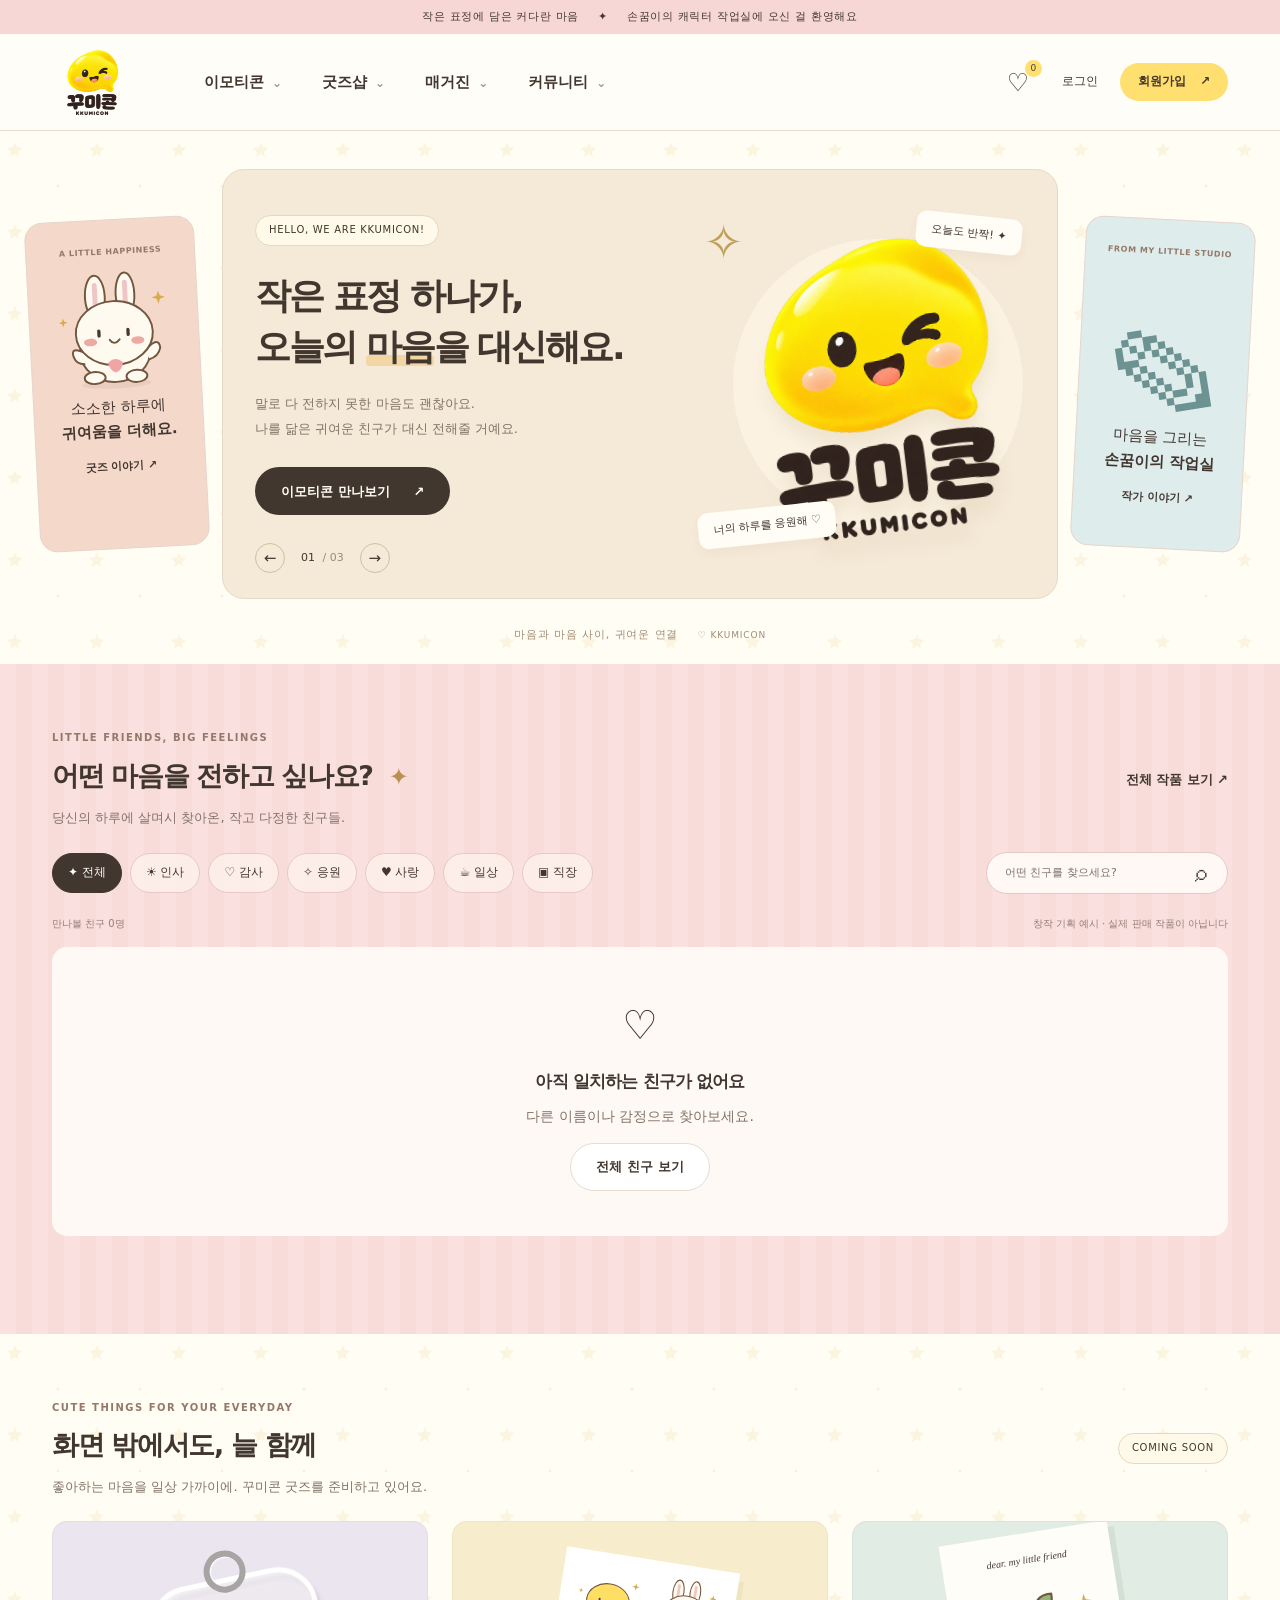
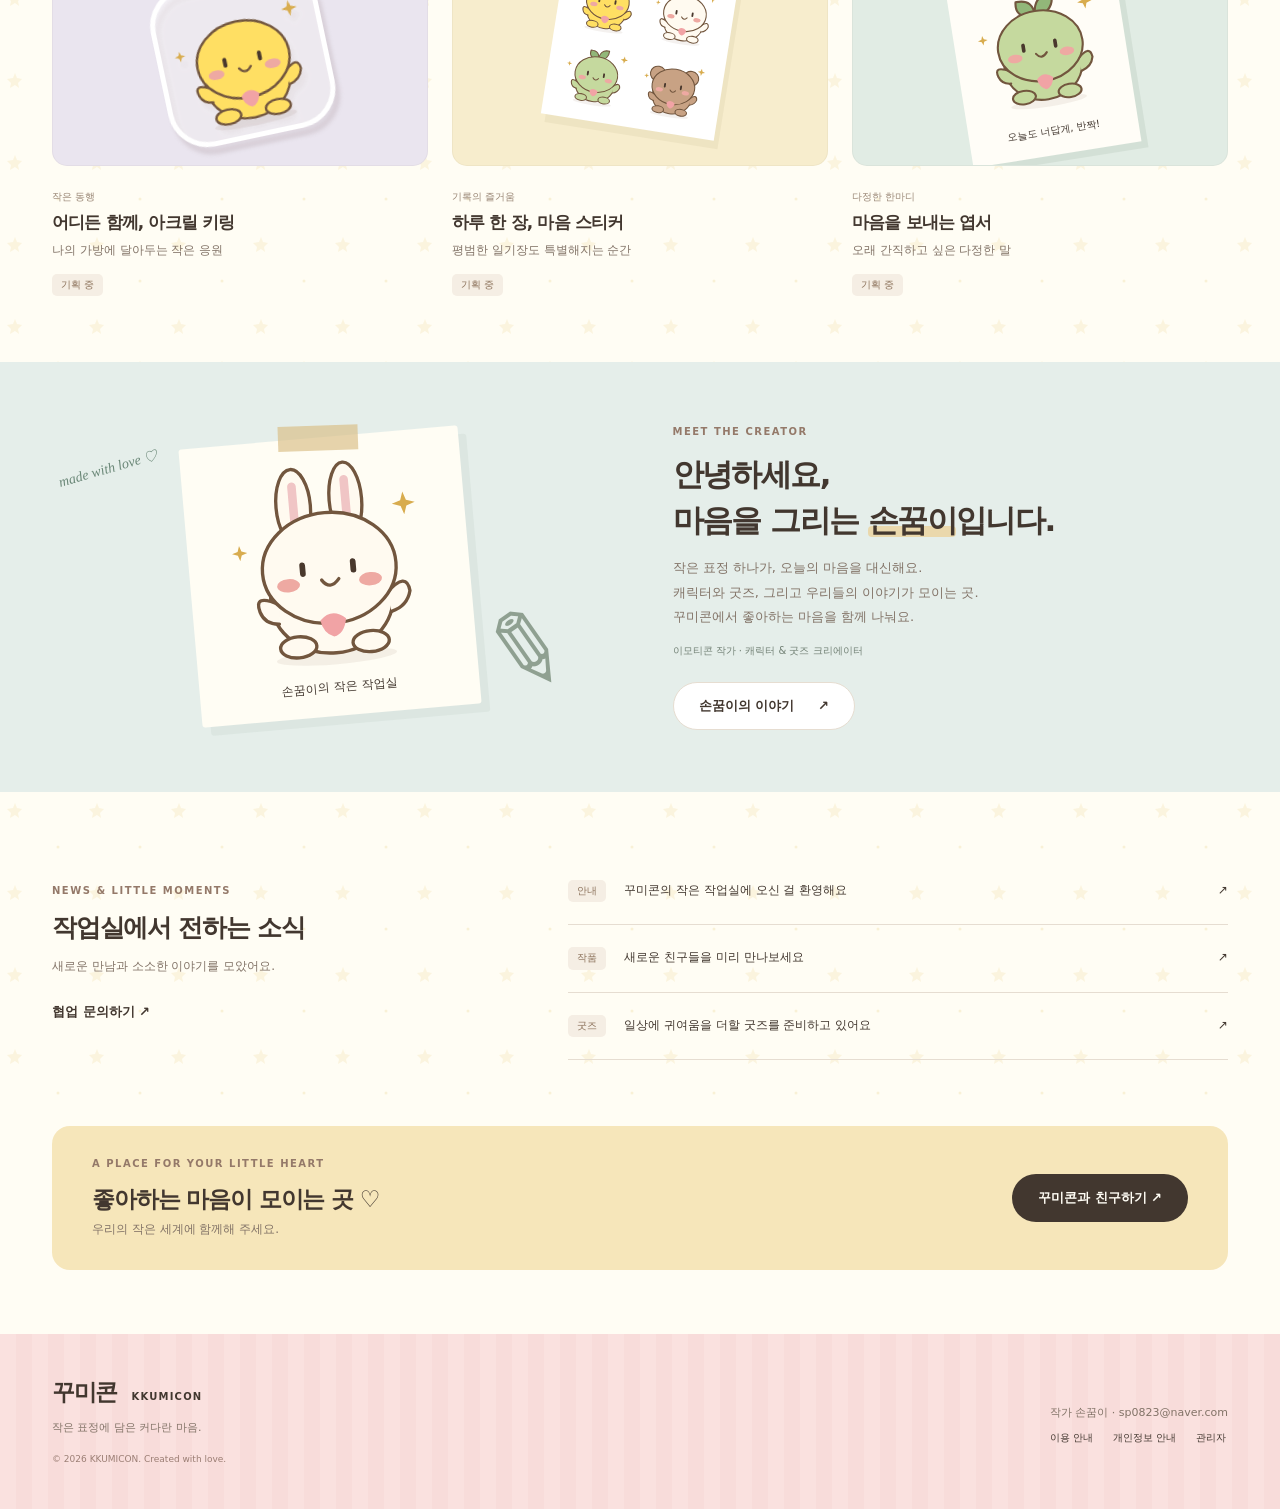
==== index.html @ 78202aee "Add files via upload" ====
<!doctype html>
<html lang="ko"><head><meta charset="UTF-8"><meta name="viewport" content="width=device-width, initial-scale=1"><meta name="description" content="작은 표정 하나가 오늘의 마음을 대신해요. 손꿈이의 따뜻한 캐릭터 작업실, 꾸미콘."><title>꾸미콘 KKUMICON · 마음을 그리는 작은 작업실</title><link rel="icon" type="image/png" href="images/꾸미콘로고2.png"><link rel="stylesheet" href="styles.css?v=2"><script defer src="data.js"></script><script defer src="auth.js?v=4"></script><script defer src="pages.js?v=2"></script><script defer src="app.js?v=4"></script><link rel="stylesheet" href="content-editor.css?v=1"><script defer src="content-model.js?v=1"></script><script defer src="content-editor.js?v=1"></script></head>
<body><a class="skip" href="#main">본문 바로가기</a>
<div class="announcement">작은 표정에 담은 커다란 마음 <span>✦</span> 손꿈이의 캐릭터 작업실에 오신 걸 환영해요</div>
<header class="site-header"><div class="header-inner"><a class="brand" href="index.html" aria-label="꾸미콘 홈"><img src="images/꾸미콘로고2.png" alt="꾸미콘 홈" width="80" height="80"></a><nav aria-label="주 메뉴" class="main-nav" id="main-nav"><details><summary>이모티콘</summary><div><a href="#collection">이모티콘 컬렉션</a><button data-info="world">캐릭터 세계관</button></div></details><details><summary>굿즈샵</summary><div><a href="#goods">캐릭터별 굿즈</a><button data-info="goods">전체 굿즈</button></div></details><details><summary>매거진</summary><div><a href="#artist">작가 인터뷰</a></div></details><details><summary>커뮤니티</summary><div><button data-info="lounge">팬 라운지</button><a href="#news">소식·이벤트</a></div></details></nav><div class="header-actions"><button class="icon-button" id="wishlist" aria-label="찜한 작품 보기">♡<span id="wish-count">0</span></button><a class="login-link" href="login.html">로그인</a><a class="button small yellow" href="login.html#signup">회원가입 <span>↗</span></a><button class="icon-button mobile-toggle" id="menu-toggle" aria-expanded="false" aria-controls="main-nav" aria-label="메뉴 열기">☰</button></div></div></header>
<main id="main"><section class="hero-section stars"><div class="hero-layout wrap"><aside class="hero-side peach"><span class="eyebrow">A LITTLE HAPPINESS</span><div id="side-character"></div><p>소소한 하루에<br><strong>귀여움을 더해요.</strong></p><a href="#goods" class="text-link">굿즈 이야기 ↗</a></aside><div class="hero-main"><div class="hero-copy"><span class="pill">HELLO, WE ARE KKUMICON!</span><h1 id="hero-title">작은 표정 하나가,<br>오늘의 <em>마음</em>을 대신해요.</h1><p id="hero-description">말로 다 전하지 못한 마음도 괜찮아요.<br>나를 닮은 귀여운 친구가 대신 전해줄 거예요.</p><a class="button ink" id="hero-link" href="#collection">이모티콘 만나보기 <span>↗</span></a><div class="hero-controls"><button id="hero-prev" aria-label="이전 배너">←</button><span id="hero-position">01 <i>/ 03</i></span><button id="hero-next" aria-label="다음 배너">→</button></div></div><div class="hero-art"><span class="floating-note note-one">오늘도 반짝! ✦</span><span class="decor-star">✧</span><img src="images/꾸미콘로고2.png" alt="윙크하며 웃는 노란 꾸미콘 마스코트" width="1280" height="1280"><span class="floating-note note-two">너의 하루를 응원해 ♡</span></div></div><aside class="hero-side sky"><span class="eyebrow">FROM MY LITTLE STUDIO</span><div class="drawing-icon">✎</div><p>마음을 그리는<br><strong>손꿈이의 작업실</strong></p><a href="#artist" class="text-link">작가 이야기 ↗</a></aside></div><div class="hero-caption">마음과 마음 사이, 귀여운 연결 <span>♡ KKUMICON</span></div></section>
<section class="collection-section stripe" id="collection"><div class="wrap"><div class="section-heading"><div><span class="eyebrow">LITTLE FRIENDS, BIG FEELINGS</span><h2>어떤 마음을 전하고 싶나요? <span class="tiny-star">✦</span></h2><p>당신의 하루에 살며시 찾아온, 작고 다정한 친구들.</p></div><button class="text-link" id="show-all">전체 작품 보기 ↗</button></div><div class="collection-toolbar"><div class="chips" id="emotion-filters" role="group" aria-label="감정별 작품 필터"></div><form class="search-form" id="search-form" role="search"><label class="sr-only" for="search">작품 검색</label><input id="search" type="search" placeholder="어떤 친구를 찾으세요?"><button aria-label="검색">⌕</button></form></div><div class="collection-meta"><span id="result-count" aria-live="polite"></span><span>창작 기획 예시 · 실제 판매 작품이 아닙니다</span></div><div class="art-grid" id="art-grid"></div><div class="center"><button class="button white" id="more-art">친구들 더 만나보기 <span>↓</span></button></div></div></section>
<section class="goods-section stars" id="goods"><div class="wrap"><div class="section-heading"><div><span class="eyebrow">CUTE THINGS FOR YOUR EVERYDAY</span><h2>화면 밖에서도, 늘 함께</h2><p>좋아하는 마음을 일상 가까이에. 꾸미콘 굿즈를 준비하고 있어요.</p></div><span class="pill">COMING SOON</span></div><div class="goods-grid"><button class="goods-card" data-info="goods"><div class="goods-art lilac"><div class="keyring"><span></span><div id="keyring-character"></div></div></div><span class="goods-type">작은 동행</span><h3>어디든 함께, 아크릴 키링</h3><p>나의 가방에 달아두는 작은 응원</p><span class="tag">기획 중</span></button><button class="goods-card" data-info="goods"><div class="goods-art butter"><div class="sticker-sheet" id="sticker-art"></div></div><span class="goods-type">기록의 즐거움</span><h3>하루 한 장, 마음 스티커</h3><p>평범한 일기장도 특별해지는 순간</p><span class="tag">기획 중</span></button><button class="goods-card" data-info="goods"><div class="goods-art mint"><div class="postcard"><span>dear. my little friend</span><div id="postcard-art"></div><small>오늘도 너답게, 반짝!</small></div></div><span class="goods-type">다정한 한마디</span><h3>마음을 보내는 엽서</h3><p>오래 간직하고 싶은 다정한 말</p><span class="tag">기획 중</span></button></div></div></section>
<section class="artist-section" id="artist"><div class="wrap artist-layout"><div class="artist-illustration"><span class="scribble">made with love ♡</span><div class="artist-paper"><div id="artist-character"></div><span>손꿈이의 작은 작업실</span></div><span class="artist-pencil">✎</span></div><div class="artist-copy"><span class="eyebrow">MEET THE CREATOR</span><h2>안녕하세요,<br>마음을 그리는 <em>손꿈이</em>입니다.</h2><p>작은 표정 하나가, 오늘의 마음을 대신해요.<br>캐릭터와 굿즈, 그리고 우리들의 이야기가 모이는 곳.<br>꾸미콘에서 좋아하는 마음을 함께 나눠요.</p><span class="artist-label">이모티콘 작가 · 캐릭터 & 굿즈 크리에이터</span><button class="button white" data-info="artist">손꿈이의 이야기 <span>↗</span></button></div></div></section>
<section class="news-section stars" id="news"><div class="wrap news-layout"><div><span class="eyebrow">NEWS & LITTLE MOMENTS</span><h2>작업실에서 전하는 소식</h2><p>새로운 만남과 소소한 이야기를 모았어요.</p><a class="text-link" href="mailto:sp0823@naver.com">협업 문의하기 ↗</a></div><div class="news-list"><button data-info="welcome"><span class="tag">안내</span><span>꾸미콘의 작은 작업실에 오신 걸 환영해요</span><b>↗</b></button><button data-info="preview"><span class="tag">작품</span><span>새로운 친구들을 미리 만나보세요</span><b>↗</b></button><button data-info="goods"><span class="tag">굿즈</span><span>일상에 귀여움을 더할 굿즈를 준비하고 있어요</span><b>↗</b></button></div></div></section>
<section class="community-banner wrap"><div><span class="eyebrow">A PLACE FOR YOUR LITTLE HEART</span><h2>좋아하는 마음이 모이는 곳 ♡</h2><p>우리의 작은 세계에 함께해 주세요.</p></div><a class="button ink" href="login.html#signup">꾸미콘과 친구하기 ↗</a></section></main>
<footer class="site-footer stripe"><div class="wrap footer-inner"><div><strong>꾸미콘 <span>KKUMICON</span></strong><p>작은 표정에 담은 커다란 마음.</p><small>© 2026 KKUMICON. Created with love.</small></div><div><p>작가 손꿈이 · <a href="mailto:sp0823@naver.com">sp0823@naver.com</a></p><div class="footer-links"><button data-info="terms">이용 안내</button><button data-info="privacy">개인정보 안내</button><a href="admin.html">관리자</a></div></div></div></footer>
<button id="back-top" class="back-top" aria-label="맨 위로" hidden>↑</button><div id="toast" class="toast" role="status" hidden></div><dialog id="detail-dialog"><button class="dialog-close" aria-label="닫기">×</button><div id="dialog-content"></div></dialog></body></html>
---- styles.css ----
@charset "UTF-8";
/* 원본 이미지의 가로세로 비율을 유지합니다. */
img{height:auto}
:root{--ink:#42372f;--muted:#827367;--cream:#fffdf4;--pink:#fae1df;--line:#e6ddd1;--yellow:#ffdf70;--blue:#316d7e;--white:#fff;--radius:18px}*{box-sizing:border-box}html{scroll-behavior:smooth;scroll-padding-top:30px}body{margin:0;background:var(--cream);color:var(--ink);font-family:"Pretendard","Noto Sans KR",system-ui,-apple-system,"Segoe UI",sans-serif;font-size:14px;line-height:1.65}button,input,select,textarea{font:inherit}button,a,input,textarea,select{-webkit-tap-highlight-color:transparent}button{color:inherit;cursor:pointer}button{border:0;background:none}a{color:inherit;text-decoration:none}button:disabled{cursor:not-allowed;opacity:.6}img,svg{max-width:100%;display:block}button:focus-visible,a:focus-visible,input:focus-visible,textarea:focus-visible,summary:focus-visible,select:focus-visible{outline:3px solid #397e92;outline-offset:4px}h1,h2,h3,p{margin-top:0}h1,h2,h3{line-height:1.4;letter-spacing:-.05em}h2{font-size:30px;margin-bottom:12px}h3{font-size:17px}p{color:var(--muted)}[hidden]{display:none!important}.wrap{max-width:1240px;margin:auto;padding-left:32px;padding-right:32px}.announcement{background:#f7d7d6;text-align:center;padding:8px 16px;font-size:11px;letter-spacing:.06em}.announcement span{margin:0 15px}.site-header{background:#fffdf8;border-bottom:1px solid var(--line)}.header-inner{max-width:1240px;margin:auto;height:96px;padding:0 32px;display:flex;align-items:center;gap:72px}.brand{width:80px;flex-shrink:0}.brand img{height:80px;object-fit:contain}.main-nav{display:flex;gap:40px;align-items:center;flex:1}.main-nav details{position:relative}.main-nav summary{cursor:pointer;font-size:15px;font-weight:650;list-style:none;padding:24px 0}.main-nav summary::-webkit-details-marker{display:none}.main-nav summary::after{content:'⌄';font-size:12px;margin-left:8px;color:#a29183}.main-nav details>div{position:absolute;top:65px;left:-20px;width:170px;z-index:10;background:white;border:1px solid var(--line);border-radius:12px;box-shadow:0 12px 30px #48322312;padding:10px}.main-nav details>div a,.main-nav details>div button{display:block;padding:10px;width:100%;text-align:left;border-radius:6px}.main-nav details>div a:hover,.main-nav details>div button:hover{background:var(--cream)}.header-actions{display:flex;align-items:center;gap:22px}.icon-button{min-width:44px;min-height:44px;font-size:25px;position:relative}.icon-button span{position:absolute;font-size:9px;top:0;right:-2px;background:var(--yellow);border-radius:50%;width:17px;height:17px;line-height:17px}.login-link{font-size:12px;white-space:nowrap}.mobile-toggle{display:none}.button{display:inline-flex;justify-content:center;align-items:center;gap:24px;min-height:48px;padding:12px 25px;border:1px solid transparent;border-radius:999px;font-weight:650;font-size:13px;transition:transform .2s,background .2s;white-space:nowrap}.button:hover{transform:translateY(-2px)}.button.small{min-height:38px;padding:7px 17px;gap:14px;font-size:12px}.yellow{background:var(--yellow)}.ink{background:var(--ink);color:#fffdf5}.white{background:white;border-color:var(--line)}.text-link{font-size:13px;font-weight:650;padding:12px 0;display:inline-block}.stars{background-color:var(--cream);background-image:url("data:image/svg+xml,%3Csvg xmlns='http://www.w3.org/2000/svg' width='82' height='82'%3E%3Cpath d='M15 11l2 5 5 1-4 4 1 5-4-3-5 3 1-5-4-4 6-1z' fill='%23e5c66d' opacity='.17'/%3E%3Ccircle cx='58' cy='55' r='1.5' fill='%23e5c66d' opacity='.22'/%3E%3C/svg%3E")}.stripe{background:repeating-linear-gradient(90deg,#fae1df 0,#fae1df 16px,#f8dcda 16px,#f8dcda 32px)}.hero-section{padding:38px 0 20px;overflow:hidden}.hero-layout{display:grid;grid-template-columns:170px minmax(0,1fr) 170px;gap:20px;align-items:center;max-width:1440px}.hero-main{background:#f5e9d7;min-height:410px;border:1px solid #e6dac7;border-radius:22px;display:flex;position:relative;overflow:hidden}.hero-copy{padding:45px 0 25px 32px;position:relative;z-index:1;flex:1;min-width:0}.pill{font-size:10px;letter-spacing:.07em;display:inline-block;background:#fff9ea;padding:6px 13px;border:1px solid #e6d8bc;border-radius:30px}.hero h1,h1{font-size:36px;font-weight:750;letter-spacing:-.065em;margin:24px 0 20px;line-height:1.42}em{font-style:normal;position:relative;z-index:0}em::after{content:'';position:absolute;background:#efc47180;height:11px;left:0;right:0;bottom:1px;z-index:-1;border-radius:4px}.hero-copy p{font-size:13px;line-height:1.9;margin-bottom:26px}.hero-controls{display:flex;align-items:center;gap:16px;margin-top:28px;font-size:11px}.hero-controls button{width:30px;height:30px;border:1px solid #cfbfa7;border-radius:50%;font-size:15px}.hero-controls i{font-style:normal;color:#9b8a74;margin-left:4px}.hero-art{width:43%;position:relative;display:flex;align-items:center;justify-content:center}.hero-art:before{content:'';position:absolute;width:290px;height:290px;border-radius:50%;background:#fff8e9a8}.hero-art img{width:100%;position:relative;transform:rotate(-7deg);filter:drop-shadow(0 15px 8px #a2885120)}.floating-note{position:absolute;background:#fffdf6;padding:9px 15px;border-radius:10px;font-size:11px;z-index:2;box-shadow:0 5px 10px #9779570d;white-space:nowrap}.note-one{top:45px;right:35px;transform:rotate(6deg)}.note-two{bottom:55px;left:0;transform:rotate(-6deg)}.decor-star{position:absolute;font-size:48px;top:33px;left:5px;color:#bd9f59}.hero-side{height:330px;border:1px solid #e5d6ca;border-radius:18px;padding:25px 18px;text-align:center;overflow:hidden}.peach{background:#f4d8ca;transform:rotate(-3deg)}.sky{background:#dfecec;transform:rotate(3deg)}.hero-side .eyebrow{font-size:8px;letter-spacing:.07em;white-space:nowrap}.hero-side svg{width:150px;margin:4px auto 0}.hero-side p{font-size:15px;color:var(--ink);line-height:1.65;margin-bottom:2px}.hero-side .text-link{font-size:11px}.drawing-icon{height:157px;padding-top:12px;font-family:serif;font-size:115px;color:#6c9291;transform:rotate(-12deg)}.hero-caption{text-align:center;margin-top:27px;color:#a08c74;font-size:11px;letter-spacing:.08em}.hero-caption span{margin-left:15px;font-size:9px}.collection-section,.goods-section,.news-section{padding:66px 0}.eyebrow{font-size:10px;font-weight:650;letter-spacing:.15em;color:#947969;display:block;margin-bottom:10px}.section-heading{display:flex;align-items:center;justify-content:space-between;gap:20px;margin-bottom:24px}.section-heading p{font-size:13px;margin-bottom:0}.section-heading h2{font-size:27px}.tiny-star{color:#b99050;margin-left:8px;font-size:24px}.collection-toolbar{display:flex;justify-content:space-between;gap:20px;align-items:center;margin-bottom:22px}.chips{display:flex;gap:8px;flex-wrap:wrap}.chip{border:1px solid #e7c9c5;background:#fff6f0a8;padding:9px 15px;border-radius:30px;min-height:40px;font-size:12px;white-space:nowrap}.chip.active{background:var(--ink);border-color:var(--ink);color:white}.search-form{display:flex;align-items:center;background:#fff8f4;border:1px solid #e7c9c5;border-radius:30px;padding:0 8px 0 16px}.search-form input{border:0;background:none;width:180px;font-size:11px;color:var(--ink);outline-offset:0}.search-form button{font-size:23px;width:36px;height:40px}.collection-meta{display:flex;justify-content:space-between;font-size:10px;margin-bottom:14px;color:#927e73;gap:12px}.art-grid{display:grid;grid-template-columns:repeat(4,minmax(0,1fr));gap:22px}.art-card{background:#fffdf8;padding:10px 10px 15px;border:1px solid #e8d6cc;border-radius:14px;min-width:0}.art-image{position:relative;border-radius:9px;overflow:hidden;padding:6px 10px 21px}.art-open{display:block;padding:0;width:100%;transition:transform .2s}.art-open:hover{transform:translateY(-2px)}.art-open svg{width:100%;height:200px}.sample-label{position:absolute;top:11px;left:11px;letter-spacing:.07em;font-size:8px;color:#856f5a}.wish-button{position:absolute;right:6px;top:5px;z-index:2;font-size:22px;width:38px;height:38px;color:#9d8171}.wish-button.saved{color:#b95c67}.art-caption{font-size:10px;text-align:center;display:block;color:#74614d;white-space:nowrap;overflow:hidden;text-overflow:ellipsis}.art-title{display:flex;align-items:center;justify-content:space-between;width:100%;padding:15px 4px 3px;text-align:left}.art-title h3{margin:0;font-size:15px;letter-spacing:-.035em}.art-title>span{font-size:15px;color:#9e8876}.creator-name{font-size:10px;margin:3px 4px 12px}.creator-name span{margin:0 4px}.tags{display:flex;gap:6px;margin:0 4px}.tags span{font-size:9px;color:#8b7662;background:#f5efe5;padding:3px 7px;border-radius:4px}.center{text-align:center;margin-top:32px}.goods-grid{display:grid;grid-template-columns:repeat(3,1fr);gap:24px}.goods-card{text-align:left;padding:0}.goods-art{height:245px;border-radius:15px;display:flex;align-items:center;justify-content:center;overflow:hidden;margin-bottom:18px;border:1px solid #4738290b}.lilac{background:#eae5ef}.butter{background:#f7edcd}.mint{background:#e1ece4}.goods-type{font-size:10px;color:#998675}.goods-card h3{margin:4px 0 6px;font-size:17px}.goods-card p{font-size:12px;margin-bottom:11px}.tag{display:inline-block;font-size:10px;padding:3px 9px;border-radius:5px;background:#f5eee4;color:#8c725b;white-space:nowrap}.keyring{width:170px;transform:rotate(-12deg)}.keyring>span{width:42px;height:42px;border:6px solid #a7a5a3;border-radius:50%;display:block;margin:0 auto -15px;position:relative;z-index:1;box-shadow:inset 1px 1px 2px white}.keyring svg{filter:drop-shadow(3px 8px 2px #6a4b4b29);background:#ffffff70;border:5px solid white;border-radius:40px}.sticker-sheet{background:white;box-shadow:5px 8px 0 #b9a77e24;display:grid;grid-template-columns:1fr 1fr;gap:4px;padding:12px;width:175px;transform:rotate(9deg)}.postcard{width:170px;text-align:center;background:#fffdf7;padding:14px 12px;transform:rotate(-9deg);box-shadow:6px 7px 0 #82988625}.postcard>span{font-family:Georgia,serif;font-style:italic;font-size:10px}.postcard svg{height:150px;width:100%}.postcard small{font-size:10px}.artist-section{background:#e5eeea;padding:55px 0}.artist-layout{display:grid;grid-template-columns:1fr 1fr;gap:65px;align-items:center}.artist-illustration{position:relative;padding:20px 50px;text-align:center}.artist-paper{background:#fffdf4;max-width:280px;padding:18px 22px;margin:auto;transform:rotate(-5deg);box-shadow:8px 9px 0 #a2b6a423;border-radius:3px}.artist-paper:before{content:'';position:absolute;width:80px;height:25px;background:#d9bd85a6;left:calc(50% - 40px);top:-12px;transform:rotate(3deg)}.artist-paper svg{height:220px;width:100%}.artist-paper>span{font-size:12px}.scribble{position:absolute;z-index:1;left:5px;top:40px;font-family:Georgia,serif;font-style:italic;transform:rotate(-16deg);color:#6a8777}.artist-pencil{position:absolute;right:40px;bottom:4px;font-size:100px;color:#8fa091;transform:rotate(10deg)}.artist-copy h2{font-size:31px;line-height:1.5}.artist-copy p{font-size:13px;line-height:1.9}.artist-label{display:block;font-size:10px;color:#728175;margin-bottom:22px}.news-layout{display:grid;grid-template-columns:1fr 1.4fr;gap:45px;align-items:center}.news-layout h2{font-size:25px}.news-layout p{font-size:12px}.news-list button{display:flex;align-items:center;width:100%;gap:18px;border-bottom:1px solid var(--line);text-align:left;padding:22px 0;font-size:12px}.news-list b{margin-left:auto;font-weight:400}.community-banner{background:#f6e6ba;border-radius:18px;padding:30px 40px;margin-top:0;margin-bottom:64px;display:flex;justify-content:space-between;align-items:center;max-width:1176px}.community-banner h2{font-size:23px;margin-bottom:5px}.community-banner p{font-size:12px;margin:0}.site-footer{padding:40px 0}.footer-inner{display:flex;justify-content:space-between;align-items:center;gap:24px}.footer-inner strong{font-size:23px;letter-spacing:-.06em}.footer-inner strong span{font-size:10px;letter-spacing:.12em;margin-left:8px}.footer-inner p{font-size:11px;margin:8px 0}.footer-inner small{font-size:9px;color:#9b7e74}.footer-links{display:flex;gap:20px;font-size:10px}.footer-links button{padding:0}.back-top{position:fixed;right:24px;bottom:24px;width:45px;height:45px;border:1px solid var(--line);border-radius:50%;background:white;z-index:5;box-shadow:0 3px 12px #59412a0c}.toast{position:fixed;bottom:28px;left:50%;transform:translateX(-50%);background:var(--ink);color:white;padding:13px 24px;border-radius:12px;z-index:30;max-width:calc(100% - 32px);width:max-content;font-size:13px}dialog{width:min(520px,calc(100% - 32px));border:1px solid var(--line);border-radius:24px;padding:34px;max-height:88vh;overflow:auto;background:var(--cream);color:var(--ink)}dialog::backdrop{background:#30272066;backdrop-filter:blur(4px)}dialog h2{font-size:25px}dialog p{line-height:1.9}.dialog-close{position:absolute;top:10px;right:10px;background:white;border-radius:50%;width:38px;height:38px;font-size:25px;z-index:2}.detail-art{border-radius:15px;margin-bottom:25px}.detail-art svg{height:230px;width:100%}.notice{padding:16px;border:1px solid #e4d5b6;border-radius:10px;background:#fff7df;font-size:12px;color:#816746;margin:18px 0}.empty-state{grid-column:1/-1;text-align:center;background:#fff9f5;border-radius:15px;padding:45px}.empty-state>span{font-size:40px}.empty-state h3{margin:12px}.muted{color:var(--muted)}.sr-only,.skip:not(:focus){position:absolute;width:1px;height:1px;overflow:hidden;clip:rect(0,0,0,0)}.skip:focus{position:fixed;top:8px;left:8px;background:white;padding:12px;z-index:100}
/* 로그인 · 회원가입 */
.auth-page{min-height:100vh}.simple-header{display:flex;align-items:center;justify-content:space-between;padding:15px 40px;border-bottom:1px solid var(--line);background:#fffdf8}.simple-header .brand{width:64px}.simple-header img{height:64px;width:64px}.simple-header a:last-child{font-size:12px}.auth-layout{max-width:1000px;min-height:calc(100vh - 160px);margin:auto;padding:55px 32px;display:grid;grid-template-columns:1fr 1fr;gap:80px;align-items:center}.auth-welcome{text-align:center}.auth-welcome h1{font-size:35px}.auth-welcome img{width:270px;margin:10px auto}.auth-welcome p{font-size:13px}.auth-card{padding:32px;background:#fffefa;border:1px solid var(--line);border-radius:22px;box-shadow:0 12px 40px #59412a05}.auth-card h2{font-size:25px;margin-top:18px}.auth-tabs{display:flex;border-bottom:1px solid var(--line);margin-bottom:25px}.auth-tabs a{flex:1;text-align:center;padding:12px;color:var(--muted)}.auth-tabs a.active{border-bottom:2px solid var(--ink);color:var(--ink);font-weight:700}.field{display:block;margin-bottom:17px;font-size:12px;font-weight:600}.field input,.field textarea,.field select{display:block;width:100%;margin-top:8px;padding:12px 13px;border:1px solid var(--line);border-radius:9px;background:white;color:var(--ink);font-size:14px;font-weight:400}.field textarea{min-height:100px;resize:vertical}.password-wrap{position:relative}.password-wrap input{padding-right:65px}.password-wrap button{position:absolute;right:6px;top:5px;height:37px;font-size:11px}.auth-card .full{width:100%}.auth-card .subtitle{font-size:12px;margin-bottom:25px}.auth-extras{display:flex;justify-content:space-between;margin:15px 0;font-size:11px}.auth-extras button{padding:0}.check{display:flex;gap:9px;align-items:flex-start;font-size:12px;margin:18px 0}.check input{margin-top:5px;accent-color:var(--ink)}.form-message{font-size:12px;margin:15px 0;white-space:pre-line}.form-message.error{color:#ac3244}.form-message.success{color:#386a48}.auth-foot{text-align:center;color:var(--muted);font-size:11px;margin-top:20px}.auth-foot a{text-decoration:underline}.auth-page>footer{text-align:center;padding:20px;font-size:10px;color:var(--muted)}.divider{border:0;border-top:1px solid var(--line);margin:24px 0}
/* 관리자 */
.admin-body{background:#f8f7f3}.admin-shell{display:grid;grid-template-columns:235px minmax(0,1fr);min-height:100vh}.admin-sidebar{background:#fffdf8;border-right:1px solid var(--line);padding:25px 20px;display:flex;flex-direction:column;gap:25px}.admin-logo{display:flex;align-items:center;gap:10px;font-size:18px;font-weight:700}.admin-logo img{width:55px;height:55px}.admin-logo small{display:block;font-size:9px;letter-spacing:.15em;color:#9b8976;font-weight:500}.admin-nav{display:flex;flex-direction:column;gap:7px}.admin-nav button{text-align:left;padding:13px 16px;border-radius:10px;font-size:13px;display:flex;gap:14px}.admin-nav button.active{background:#f7e8bb;font-weight:700}.admin-nav button:hover{background:#f5efdf}.sidebar-note{margin-top:auto;padding:14px;background:#f5efe5;border-radius:12px;font-size:11px;color:#8c7963}.admin-main{min-width:0}.admin-topbar{display:flex;align-items:center;justify-content:space-between;border-bottom:1px solid var(--line);background:#fffdf8;padding:20px 35px;font-size:12px;gap:12px}.admin-topbar>div{display:flex;align-items:center;gap:15px}.avatar{width:32px;height:32px;border-radius:50%;background:var(--yellow);display:inline-flex;justify-content:center;align-items:center;font-size:12px}.admin-content{padding:32px;max-width:1450px;margin:auto}.admin-heading{display:flex;align-items:center;justify-content:space-between;gap:15px;margin:20px 0 25px}.admin-heading h1{font-size:27px;margin:0 0 7px}.admin-heading p{font-size:12px;margin:0}.status-pill{font-size:10px;border-radius:20px;background:#eee8d8;color:#826e46;padding:6px 12px}.stats-grid{display:grid;grid-template-columns:repeat(4,1fr);gap:18px}.stat-card,.panel{background:#fffefa;border:1px solid var(--line);border-radius:15px;padding:23px}.stat-card>span{font-size:12px;color:var(--muted)}.stat-card strong{display:block;font-size:30px;line-height:1.4;margin:14px 0 8px;letter-spacing:-.04em}.stat-card small{font-size:10px;color:#998875}.stat-card:first-child{background:#fff6d9}.dashboard-grid{display:grid;grid-template-columns:1.5fr 1fr;gap:20px;margin-top:22px}.panel h2{font-size:17px;margin-bottom:20px}.panel-heading{display:flex;justify-content:space-between;align-items:center}.panel-heading span{font-size:10px;color:var(--muted)}.chart-row{display:flex;align-items:center;gap:14px;margin:20px 0;font-size:11px}.chart-row>span:first-child{width:32px}.chart-track{flex:1;height:15px;background:#f4f0e8;border-radius:5px;overflow:hidden}.chart-bar{height:100%;border-radius:5px;background:#d6bd96}.chart-row:nth-child(even) .chart-bar{background:#deb4b4}.chart-note{font-size:10px;color:var(--muted);border-top:1px solid var(--line);padding-top:14px}.system-row{padding:15px 0;border-bottom:1px solid #eee8df;display:flex;justify-content:space-between;align-items:center;font-size:12px;gap:10px}.system-row:last-child{border-bottom:0}.system-row span:last-child{font-size:10px;color:#8b785d}.admin-banner{background:#e8efe6;display:flex;align-items:center;justify-content:space-between;gap:20px;padding:25px;border-radius:15px;margin-top:22px}.admin-banner h3{margin-bottom:5px}.admin-banner p{font-size:11px;margin:0}.admin-table-wrap{overflow:auto;margin-top:20px}.admin-table{border-collapse:collapse;width:100%;text-align:left;font-size:12px;white-space:nowrap}.admin-table th{font-weight:500;font-size:11px;color:var(--muted);background:#f7f3eb;padding:13px 15px}.admin-table td{padding:12px 15px;border-bottom:1px solid #eee8df}.admin-table .mini-art{display:flex;align-items:center;gap:12px}.mini-art svg{width:45px;height:45px;border-radius:7px;background:#f6edd8}.table-button{border:1px solid var(--line);border-radius:6px;padding:6px 12px;font-size:11px;background:white}.table-actions{display:flex;gap:8px}.admin-toolbar{display:flex;justify-content:space-between;align-items:center;gap:16px;flex-wrap:wrap}.admin-toolbar input{border:1px solid var(--line);background:white;border-radius:8px;padding:10px 12px;width:230px;max-width:100%}.admin-empty{padding:50px 24px;text-align:center}.admin-empty .empty-icon{font-size:35px;display:block;color:#b39d7f;margin-bottom:20px}.admin-empty p{font-size:13px;max-width:450px;margin:0 auto 22px}.gate{max-width:600px;margin:70px auto;padding:35px;text-align:center;background:#fffdf8;border:1px solid var(--line);border-radius:20px}.gate img{width:100px;margin:0 auto 20px}.gate h1{font-size:28px}.gate .button{margin:6px}.gate p{font-size:13px}.edit-actions{display:flex;gap:12px;margin-top:20px}.admin-updated{font-size:10px;color:var(--muted);margin-top:20px}.account-card{text-align:center}.account-card img{width:120px;margin:auto}.account-card .button{margin-top:12px}
@media(min-width:1500px){.hero-layout{grid-template-columns:190px minmax(0,1fr) 190px}.hero-main{min-height:440px}.hero-copy{padding-left:40px}.hero-copy h1{font-size:39px}}
@media(max-width:1150px){.header-inner{gap:35px}.main-nav{gap:25px}.hero-layout{grid-template-columns:115px minmax(0,1fr) 115px;gap:14px;padding:0 20px}.hero-side{padding:22px 10px;height:300px}.hero-side .eyebrow{font-size:6px}.hero-side p{font-size:12px}.hero-side svg{height:135px}.hero-copy h1{font-size:29px}.hero-copy{padding-left:25px}.hero-art{width:40%}.hero-art:before{width:220px;height:220px}.hero-side .drawing-icon{font-size:90px;height:139px}.collection-toolbar{flex-wrap:wrap}.art-grid{gap:16px}.art-open svg{height:175px}.community-banner{margin-left:32px;margin-right:32px}.admin-shell{grid-template-columns:200px minmax(0,1fr)}.admin-content{padding:24px}.stats-grid{gap:12px}.stat-card{padding:18px}.stat-card strong{font-size:25px}.dashboard-grid{grid-template-columns:1fr 1fr}}
@media(max-width:900px){.hero-layout{grid-template-columns:1fr;max-width:800px;padding:0 32px}.hero-side{display:none}.hero-copy h1{font-size:36px}.hero-main{min-height:400px}.hero-copy{padding:35px}.hero-art{width:40%;padding-right:20px}.hero-art img{width:100%}.main-nav{gap:18px}.header-inner{gap:25px}.header-actions{gap:12px}.main-nav summary{font-size:13px}.art-grid{grid-template-columns:repeat(3,minmax(0,1fr))}.goods-art{height:210px}.artist-layout{gap:20px}.artist-illustration{padding:20px}.artist-copy h2{font-size:26px}.scribble{left:-5px;top:15px}.artist-pencil{right:0}.news-layout{gap:25px;grid-template-columns:1fr 1.3fr}.auth-layout{gap:30px}.auth-welcome h1{font-size:28px}.auth-card{padding:25px}.admin-shell{grid-template-columns:170px minmax(0,1fr)}.admin-sidebar{padding:20px 12px}.admin-logo{font-size:14px;gap:5px}.admin-logo img{width:45px}.stats-grid{grid-template-columns:repeat(2,1fr)}.dashboard-grid{grid-template-columns:1fr}.admin-topbar{padding:18px 24px}.admin-banner{flex-wrap:wrap}}
@media(max-width:767px){body{font-size:14px}.wrap{padding-left:20px;padding-right:20px}.announcement{font-size:9px;padding:8px}.announcement span{margin:0 6px}.header-inner{height:76px;padding:0 20px;gap:15px;justify-content:space-between;position:relative}.brand,.brand img{width:62px;height:62px}.header-actions{gap:12px}.header-actions .button.small{padding:7px 12px;font-size:11px}.mobile-toggle{display:block;font-size:19px;width:36px;min-width:36px}.main-nav{display:none;position:absolute;top:76px;left:0;right:0;background:#fffdf8;padding:18px 24px;z-index:10;border-bottom:1px solid var(--line);box-shadow:0 12px 15px #45352110}.main-nav.open{display:block}.main-nav details{border-bottom:1px solid var(--line)}.main-nav summary{padding:14px 0}.main-nav details>div{position:static;box-shadow:none;width:100%;background:#f8f1e7;border:0;margin-bottom:10px}.hero-section{padding-top:20px}.hero-layout{padding:0 16px}.hero-main{min-height:480px;display:block}.hero-copy{padding:28px 24px 18px}.hero-copy h1{font-size:29px;margin:18px 0 14px;max-width:100%}.hero-copy p{font-size:12px;margin-bottom:20px}.hero-copy .button{font-size:12px;min-height:44px;padding:10px 19px}.hero-art{position:absolute;width:185px;right:2px;bottom:0;padding:0}.hero-art:before{width:180px;height:180px}.hero-art img{width:180px}.note-one{top:-8px;right:3px;font-size:8px;padding:7px 10px}.note-two{display:none}.decor-star{font-size:30px;top:5px;left:0}.hero-controls{margin-top:46px;gap:12px}.hero-caption{font-size:9px;margin-top:20px}.hero-caption span{font-size:8px;margin-left:7px}.section-heading{align-items:flex-start;margin-bottom:20px;gap:12px}.section-heading h2{font-size:22px;max-width:250px}.section-heading p{font-size:12px}.section-heading>.text-link{font-size:10px;white-space:nowrap;padding-top:32px}.tiny-star{display:none}.collection-section,.goods-section,.news-section{padding:42px 0}.collection-toolbar{gap:16px;margin-bottom:16px;display:block}.chips{flex-wrap:nowrap;overflow:auto;padding-bottom:10px;margin-bottom:10px}.chip{font-size:11px;padding:8px 13px}.search-form{width:100%;justify-content:space-between}.search-form input{flex:1;min-width:0;font-size:12px;min-height:40px}.collection-meta{font-size:9px;align-items:center}.collection-meta>span:last-child{max-width:190px;text-align:right}.art-grid{grid-template-columns:repeat(2,minmax(0,1fr));gap:12px}.art-card{padding:7px 7px 12px;border-radius:12px}.art-image{padding:8px 5px 13px}.art-open svg{height:auto;aspect-ratio:1/1}.sample-label{font-size:6px;top:9px;left:8px}.wish-button{width:32px;height:32px;font-size:20px;right:2px;top:1px}.art-caption{font-size:8px}.art-title{padding-top:12px}.art-title h3{font-size:13px}.creator-name{font-size:9px;margin-bottom:9px}.tags{gap:3px}.tags span{font-size:8px;padding:3px 5px}.goods-grid{grid-template-columns:1fr;gap:28px}.goods-art{height:270px}.goods-card h3{font-size:17px}.goods-section .section-heading{display:block}.goods-section .section-heading h2{max-width:100%}.goods-section .pill{margin-top:16px}.artist-layout{grid-template-columns:1fr;gap:32px}.artist-section{padding:35px 0}.artist-illustration{max-width:350px;margin:auto;width:100%;padding:20px 35px}.artist-paper svg{height:180px}.artist-copy{padding:0 10px;text-align:center}.artist-copy h2{font-size:27px}.news-layout{grid-template-columns:1fr;gap:12px}.news-list button{font-size:11px;gap:10px;padding:19px 0}.news-list button span:nth-child(2){flex:1}.news-layout h2{font-size:23px}.community-banner{margin:0 20px 40px;padding:25px;display:block}.community-banner h2{font-size:21px}.community-banner .button{margin-top:20px}.footer-inner{flex-direction:column;align-items:flex-start;gap:20px}.site-footer{padding:30px 0}.back-top{right:14px;bottom:15px}.auth-layout{grid-template-columns:1fr;padding:28px 20px;gap:0;max-width:480px}.auth-welcome{display:none}.simple-header{padding:12px 22px}.auth-card{padding:25px 22px}.auth-card h2{font-size:24px}.admin-shell{display:block}.admin-sidebar{padding:10px 16px;border-bottom:1px solid var(--line);gap:12px}.admin-logo img{width:40px;height:40px}.admin-logo small{display:inline;margin-left:8px}.admin-nav{flex-direction:row;overflow:auto;gap:4px}.admin-nav button{flex-shrink:0;gap:5px;padding:9px 11px;font-size:11px}.sidebar-note{display:none}.admin-topbar{padding:12px 18px;font-size:10px;flex-wrap:wrap}.admin-topbar>div{gap:8px}.admin-content{padding:18px}.admin-heading{margin:15px 0 22px;align-items:flex-start}.admin-heading h1{font-size:23px}.admin-heading .button{padding:8px 12px;min-height:38px;font-size:10px;gap:7px}.stat-card{padding:16px}.stat-card strong{font-size:24px}.panel{padding:18px}.admin-banner{padding:20px}.gate{margin:30px 20px;padding:25px 20px}.admin-logo{font-size:16px}.admin-empty{padding:35px 10px}}
@media(prefers-reduced-motion:reduce){html{scroll-behavior:auto}*,*:before,*:after{transition:none!important;animation:none!important}}
---- content-editor.css ----
.story-page{max-width:1050px;margin:40px auto 80px;padding:0 24px;overflow-wrap:anywhere}.story-hero{display:grid;grid-template-columns:minmax(0,1fr) minmax(0,1fr);gap:40px;align-items:center}.story-picture{background:#fff1bd;border-radius:26px;overflow:hidden;aspect-ratio:1/1;display:grid;place-items:center}.story-picture img,.story-picture svg{width:100%;height:100%;object-fit:contain}.story-copy h1{font-size:clamp(26px,4vw,44px);line-height:1.4;white-space:pre-line}.story-copy p,.story-body{white-space:pre-wrap;line-height:1.9}.story-body{background:#fffdf8;border:1px solid #eadfce;border-radius:22px;padding:32px;margin-top:32px;min-height:140px}.story-footer{text-align:center;padding:30px;font-size:12px}.story-related{display:flex;flex-wrap:wrap;gap:12px;margin-top:25px}.cms-bar{position:sticky;top:0;z-index:50;background:#fff4c5;border-bottom:1px solid #d4ba72;padding:10px 20px;display:flex;gap:10px;align-items:center;flex-wrap:wrap;font-size:12px}.cms-bar select{max-width:100%;padding:9px;border:1px solid #dccbaf;border-radius:9px;background:white}.cms-bar button,.cms-edit{padding:9px 14px;background:#ffe177;border:1px solid #d9bd69;border-radius:10px;cursor:pointer}.cms-edit{margin:10px 0;font-size:12px}.cms-dialog{width:min(760px,calc(100% - 24px));max-height:90dvh;overflow:auto;padding:28px;border-radius:22px;border:1px solid #dfcfb8;background:#fffdf7}.cms-dialog::backdrop{background:#31271e80}.cms-dialog h2{margin-top:0}.cms-editor-grid{display:grid;grid-template-columns:220px minmax(0,1fr);gap:22px}.cms-editor-preview{width:100%;aspect-ratio:1;object-fit:contain;background:#f2eadf;border-radius:16px}.cms-dialog label{display:block;margin:12px 0;font-size:13px}.cms-dialog input:not([type=file]),.cms-dialog textarea,.cms-dialog select{display:block;width:100%;box-sizing:border-box;border:1px solid #d9ccba;border-radius:9px;padding:10px;margin-top:6px;background:white;color:#403326}.cms-dialog textarea{resize:vertical;min-height:85px}.cms-dialog input[type=file]{max-width:100%;font-size:12px}.cms-actions{display:flex;justify-content:flex-end;gap:10px;position:sticky;bottom:-28px;background:#fffdf7;padding:15px 0}.cms-status{white-space:pre-wrap;overflow-wrap:anywhere;font-size:13px}.cms-image{width:100%;height:100%;object-fit:contain;display:block}.art-open:has(.cms-image){width:100%;aspect-ratio:1}.goods-art:has(>.cms-image){padding:0}.artist-paper:has(.cms-image){aspect-ratio:1}.hero-art img{object-fit:contain}.hero-copy h1,.hero-copy p,.goods-card h3,.goods-card p,.artist-copy h2,.artist-copy p,.news-list button,.section-heading h2{overflow-wrap:anywhere}.hero-main:has(.cms-custom){min-height:560px}.hero-copy:has(.cms-custom){min-width:0}.hero-copy .cms-custom{white-space:pre-line}.story-error{padding:20px;background:#fff4df;border-radius:12px}.cms-message{font-size:12px;padding:10px;color:#76532d}.cms-detail-button{display:block;margin-top:12px}.news-list button>span:nth-child(2){min-width:0}.story-page img{max-width:100%}@media(max-width:767px){.story-hero,.cms-editor-grid{grid-template-columns:1fr}.story-page{margin-top:20px;padding:0 18px}.story-body{padding:22px}.cms-editor-preview{max-height:170px}.cms-dialog{padding:20px}.cms-bar{position:relative;padding:10px}.hero-main:has(.cms-custom){display:flex;flex-direction:column}.hero-main:has(.cms-custom) .hero-art{position:relative;align-self:center;right:auto;bottom:auto}.hero-main:has(.cms-custom) .hero-controls{margin-top:20px}.cms-actions{bottom:-20px}.story-hero{gap:20px}}
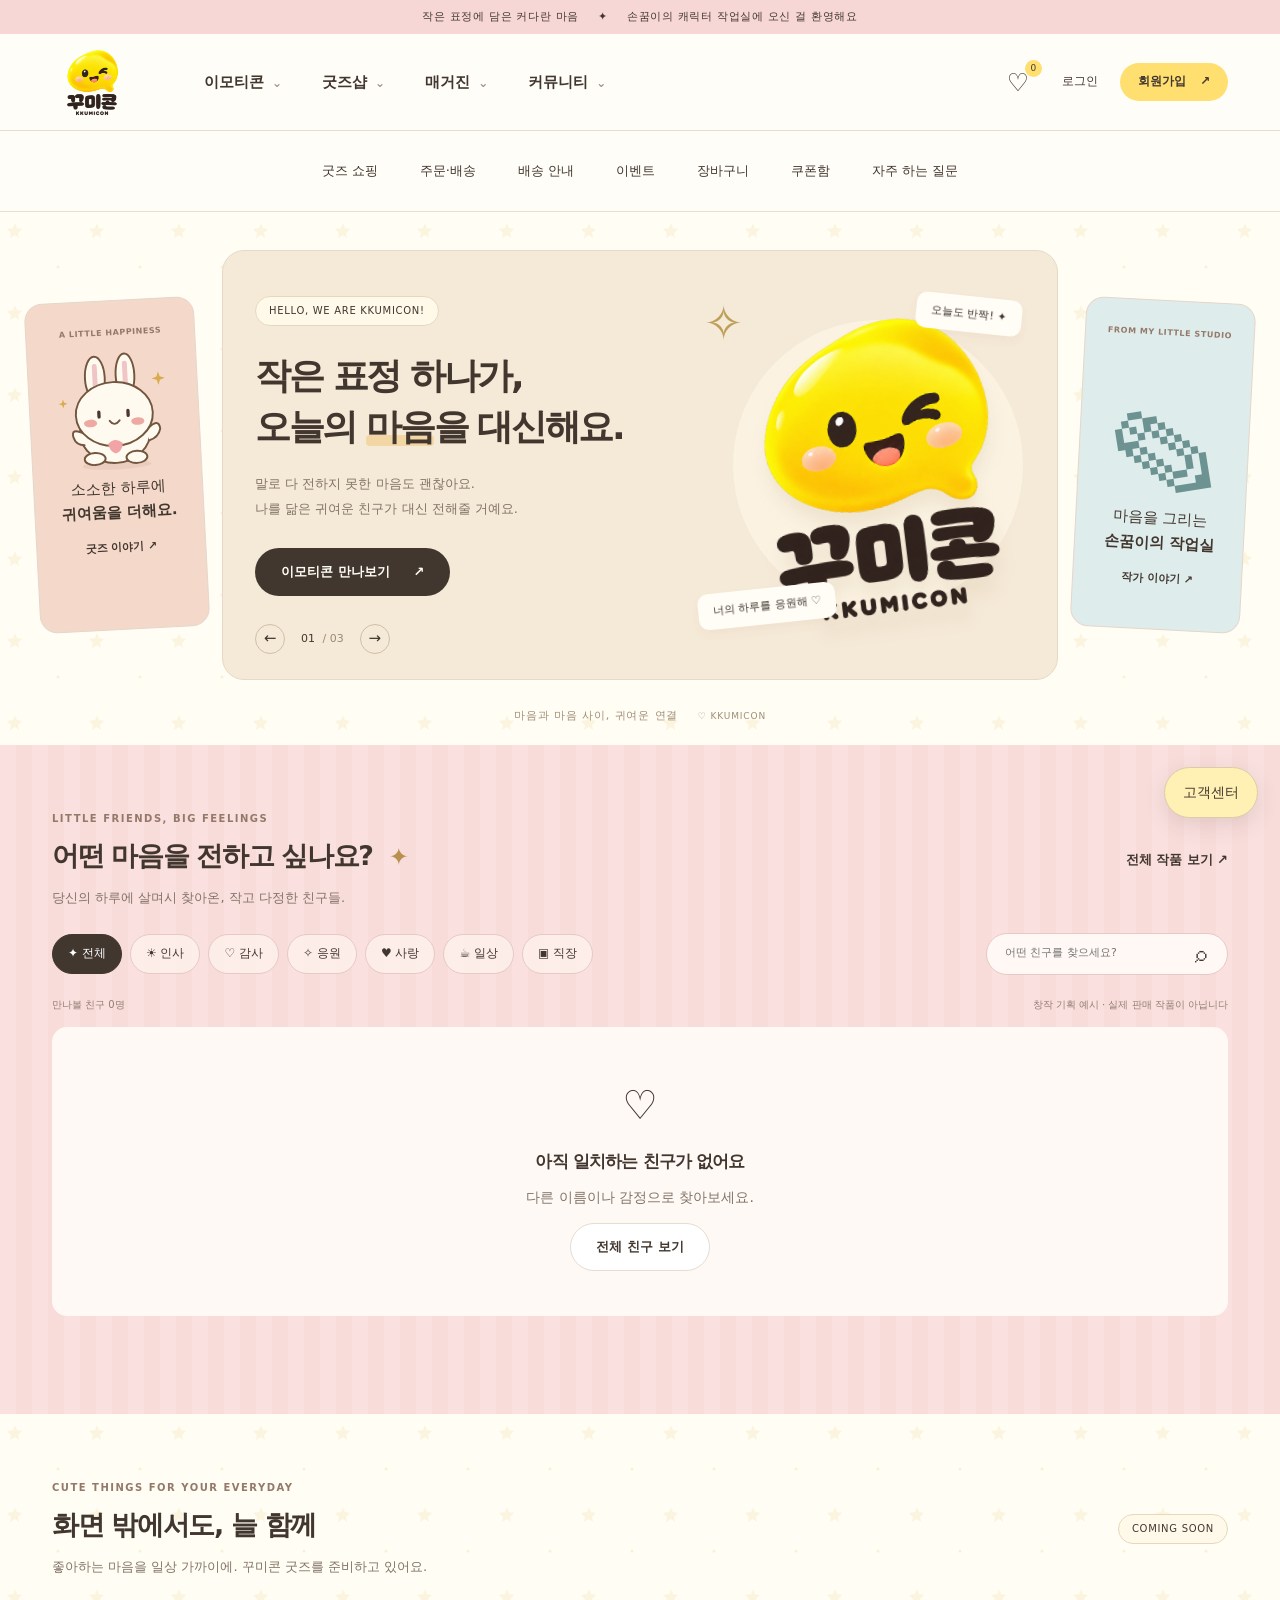
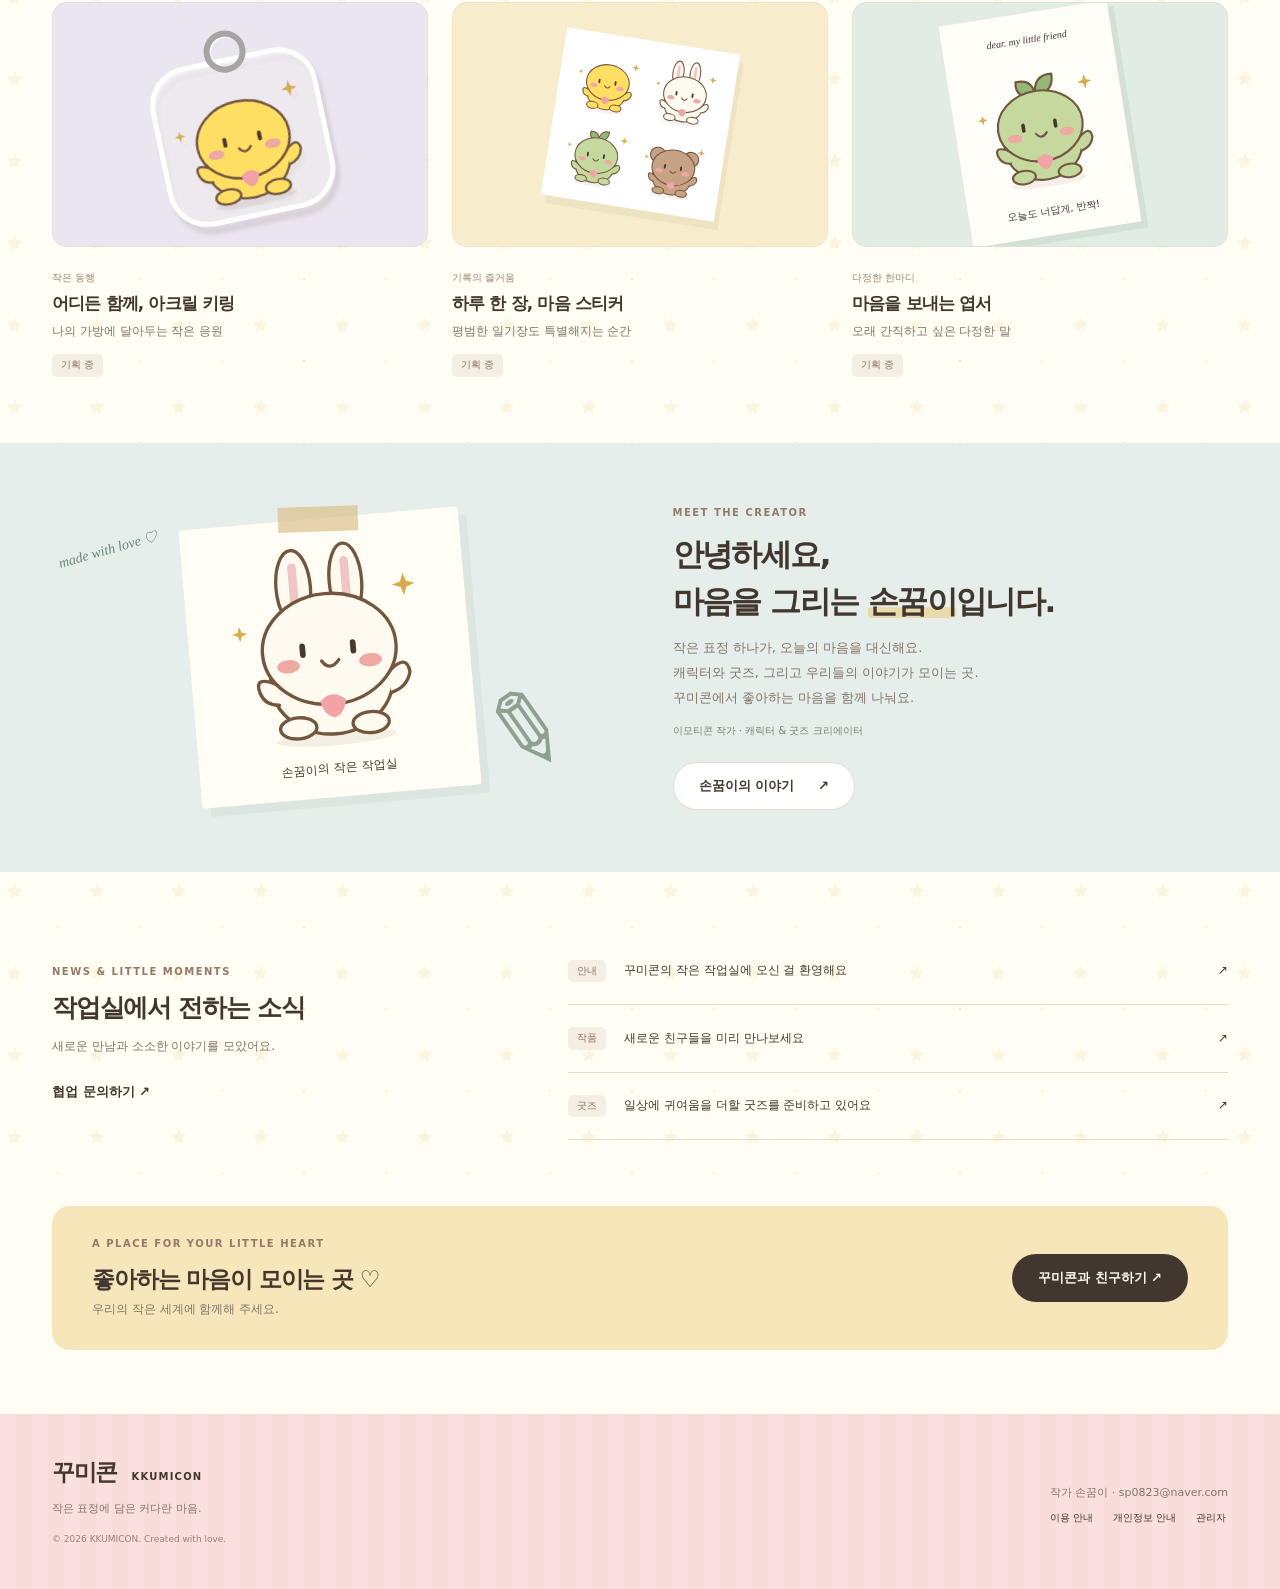
==== commit ee05a52a: "Add shopping and customer support" ====
--- a/index.html
+++ b/index.html
@@ -1,5 +1,5 @@
 <!doctype html>
-<html lang="ko"><head><meta charset="UTF-8"><meta name="viewport" content="width=device-width, initial-scale=1"><meta name="description" content="작은 표정 하나가 오늘의 마음을 대신해요. 손꿈이의 따뜻한 캐릭터 작업실, 꾸미콘."><title>꾸미콘 KKUMICON · 마음을 그리는 작은 작업실</title><link rel="icon" type="image/png" href="images/꾸미콘로고2.png"><link rel="stylesheet" href="styles.css?v=2"><script defer src="data.js"></script><script defer src="auth.js?v=4"></script><script defer src="pages.js?v=2"></script><script defer src="app.js?v=4"></script><link rel="stylesheet" href="content-editor.css?v=1"><script defer src="content-model.js?v=1"></script><script defer src="content-editor.js?v=1"></script></head>
+<html lang="ko"><head><meta charset="UTF-8"><meta name="viewport" content="width=device-width, initial-scale=1"><meta name="description" content="작은 표정 하나가 오늘의 마음을 대신해요. 손꿈이의 따뜻한 캐릭터 작업실, 꾸미콘."><title>꾸미콘 KKUMICON · 마음을 그리는 작은 작업실</title><link rel="icon" type="image/png" href="images/꾸미콘로고2.png"><link rel="stylesheet" href="styles.css?v=2"><script defer src="data.js"></script><script defer src="auth.js?v=4"></script><script defer src="pages.js?v=2"></script><script defer src="app.js?v=4"></script><link rel="stylesheet" href="content-editor.css?v=1"><script defer src="content-model.js?v=1"></script><script defer src="content-editor.js?v=1"></script><link rel="stylesheet" href="shop.css?v=1"><script defer src="services.js"></script><script defer src="motion.js"></script></head>
 <body><a class="skip" href="#main">본문 바로가기</a>
 <div class="announcement">작은 표정에 담은 커다란 마음 <span>✦</span> 손꿈이의 캐릭터 작업실에 오신 걸 환영해요</div>
 <header class="site-header"><div class="header-inner"><a class="brand" href="index.html" aria-label="꾸미콘 홈"><img src="images/꾸미콘로고2.png" alt="꾸미콘 홈" width="80" height="80"></a><nav aria-label="주 메뉴" class="main-nav" id="main-nav"><details><summary>이모티콘</summary><div><a href="#collection">이모티콘 컬렉션</a><button data-info="world">캐릭터 세계관</button></div></details><details><summary>굿즈샵</summary><div><a href="#goods">캐릭터별 굿즈</a><button data-info="goods">전체 굿즈</button></div></details><details><summary>매거진</summary><div><a href="#artist">작가 인터뷰</a></div></details><details><summary>커뮤니티</summary><div><button data-info="lounge">팬 라운지</button><a href="#news">소식·이벤트</a></div></details></nav><div class="header-actions"><button class="icon-button" id="wishlist" aria-label="찜한 작품 보기">♡<span id="wish-count">0</span></button><a class="login-link" href="login.html">로그인</a><a class="button small yellow" href="login.html#signup">회원가입 <span>↗</span></a><button class="icon-button mobile-toggle" id="menu-toggle" aria-expanded="false" aria-controls="main-nav" aria-label="메뉴 열기">☰</button></div></div></header>
--- a/shop.css
+++ b/shop.css
@@ -0,0 +1,2 @@
+.service-nav{display:flex;gap:8px;justify-content:center;flex-wrap:wrap;padding:18px 20px;border-bottom:1px solid #e9dfd1;background:#fffdf7}.service-nav a{display:flex;gap:7px;align-items:center;padding:10px 16px;border-radius:24px;font-size:13px;border:1px solid transparent;transition:background .2s,transform .2s}.service-nav a:hover,.service-nav a[aria-current=page]{background:#fff0b4;border-color:#ecd38a;transform:translateY(-2px)}.shop-wrap{max-width:1180px;padding:0 26px;margin:0 auto 70px}.shop-hero{position:relative;padding:55px 30px;margin:28px 0 30px;border-radius:28px;background:linear-gradient(115deg,#fff1c2,#ffe9e8 64%,#e8f1e8);overflow:hidden}.shop-hero h1{font-size:clamp(28px,4vw,44px);margin:14px 0}.shop-hero p{max-width:700px;line-height:1.8}.hero-spark{position:absolute;right:40px;top:20px;font-size:100px;color:#e8b94a55;animation:kk-float 5s ease-in-out infinite;pointer-events:none}.shop-grid{display:grid;grid-template-columns:repeat(3,minmax(0,1fr));gap:22px}.shop-card{border:1px solid #e9ddca;border-radius:22px;background:#fffdf8;overflow:hidden;padding:24px;min-width:0;overflow-wrap:anywhere;box-shadow:0 8px 24px #72563e05}.shop-card h2,.shop-card h3{line-height:1.5}.shop-card p{line-height:1.8;color:#806f60}.shop-card .product-picture{aspect-ratio:4/3;background:#fff2c7;border-radius:16px;display:grid;place-items:center;margin-bottom:18px;overflow:hidden}.product-picture svg{height:100%;max-width:100%}.product-picture img{width:100%;height:100%;object-fit:contain}.shop-price{display:block;font-size:21px;margin:16px 0}.shop-actions{display:flex;gap:10px;flex-wrap:wrap;margin-top:18px}.shop-actions .button{padding:10px 15px;font-size:12px}.shop-note{background:#fff4d7;border:1px solid #e9d7a4;padding:18px 22px;border-radius:15px;line-height:1.8;margin:20px 0}.shop-status:not(:empty){background:#fff2df;border-radius:12px;padding:16px;line-height:1.7}.shop-split{display:grid;grid-template-columns:minmax(0,1fr) 320px;gap:24px}.cart-row{display:grid;grid-template-columns:minmax(0,1fr) 110px 100px;gap:16px;align-items:center;border-bottom:1px solid #eadfce;padding:20px 0}.cart-row input{width:75px;padding:10px;border:1px solid #ddcdb9;border-radius:10px}.cart-summary{background:#fff4cc;border-radius:20px;padding:25px;align-self:start;position:sticky;top:20px}.amount-row{display:flex;justify-content:space-between;gap:16px;padding:12px 0;border-bottom:1px solid #ddcda5}.shop-field{display:block;margin:14px 0;font-size:13px}.shop-field input,.shop-field select,.shop-field textarea,.faq-search{display:block;width:100%;box-sizing:border-box;padding:12px;border:1px solid #ded2c0;background:white;border-radius:10px;margin-top:7px;font:inherit}.faq-search{max-width:500px;margin:0 auto 24px}.faq-tabs{display:flex;gap:8px;justify-content:center;flex-wrap:wrap;margin:25px 0}.faq-tabs button{border:1px solid #e0d5c7;border-radius:12px;padding:11px 19px;background:#fff;cursor:pointer}.faq-tabs button[aria-pressed=true]{background:#6f7660;color:white}.faq-item{border-bottom:1px solid #e4dacd;padding:0 12px}.faq-item summary{padding:23px 0;cursor:pointer;list-style:none;display:flex;justify-content:space-between;gap:15px;font-weight:600}.faq-item summary::after{content:'+';font-size:20px;color:#958456}.faq-item[open] summary::after{content:'−'}.faq-item p{padding:0 0 22px 25px;line-height:1.9;color:#766758;white-space:pre-wrap}.empty-shop{text-align:center;background:#fffaf0;border:1px dashed #ddcbb1;border-radius:22px;padding:50px 20px}.empty-shop>span{font-size:38px}.shop-table-wrap{overflow:auto;border:1px solid #e6d9c7;border-radius:16px}.shop-table{width:100%;border-collapse:collapse;min-width:570px;background:#fffdfa}.shop-table th{background:#6a725c;color:white;font-weight:500}.shop-table th,.shop-table td{padding:18px;text-align:left;border-bottom:1px solid #e8dece;line-height:1.7}.order-track{display:flex;gap:8px;flex-wrap:wrap;margin:20px 0}.order-track span{border-radius:20px;padding:8px 12px;background:#f0eadf;font-size:11px}.order-track .done{background:#e1eacb;color:#42512d}.coupon-ticket{background:#fff1f1;border:1px dashed #d9a0a2;border-radius:18px;padding:25px;position:relative}.coupon-ticket strong{font-size:29px;color:#b45e6c;display:block;margin:12px 0}.coupon-ticket code{display:block;font-size:16px;letter-spacing:2px;margin:15px 0}.shop-admin-tabs{display:flex;gap:10px;flex-wrap:wrap;margin:20px 0}.shop-admin-tabs a{padding:10px 15px;border:1px solid #ddcfb9;border-radius:12px;background:#fff6df}.shop-stats{display:grid;grid-template-columns:repeat(3,minmax(0,1fr));gap:16px;margin-bottom:24px}.shop-stats strong{display:block;font-size:28px;margin-top:12px}.support-fab{position:fixed;right:22px;bottom:82px;z-index:30;padding:13px 18px;border-radius:30px;border:1px solid #dbcba8;background:#fff1b4;box-shadow:0 7px 22px #49332620;cursor:pointer}.support-panel{position:fixed;right:22px;bottom:140px;width:min(350px,calc(100vw - 36px));padding:22px;border:1px solid #e4d4bd;border-radius:24px;background:#fffdf8;box-shadow:0 15px 45px #49332625;z-index:40}.support-panel nav{display:grid;grid-template-columns:1fr 1fr;gap:10px;margin:15px 0}.support-panel a{background:#f4efdf;border-radius:12px;padding:15px;font-size:13px}.shop-footer{text-align:center;padding:35px;background:#f4e8dd}.shop-form-grid{display:grid;grid-template-columns:1fr 1fr;gap:0 20px}.shop-form-grid .wide{grid-column:1/-1}.section-services{padding:45px 0;background:#fff8e4}.section-services .service-nav{background:transparent;border:0}.event-status{display:inline-block;background:#e2edda;color:#52643b;padding:6px 12px;border-radius:15px;font-size:12px}.event-ended{opacity:.65}.shop-card a,.shop-card button{max-width:100%}.shop-card input,.shop-card select{min-width:0}.shop-card pre{white-space:pre-wrap;font:inherit}.motion-ready{animation:kk-arrive .6s ease both}.goods-card,.art-card{transition:transform .25s,box-shadow .25s}.goods-card:hover,.art-card:hover{transform:translateY(-4px)}.button:active{transform:scale(.98)}@keyframes kk-arrive{from{opacity:0;transform:translateY(15px)}to{opacity:1;transform:translateY(0)}}@keyframes kk-float{0%,100%{transform:translateY(0) rotate(-4deg)}50%{transform:translateY(-10px) rotate(4deg)}}@media(max-width:767px){.shop-grid,.shop-split{grid-template-columns:1fr}.shop-wrap{padding:0 18px}.shop-hero{padding:30px 22px}.shop-hero h1{font-size:29px}.hero-spark{font-size:65px;right:12px;top:4px}.service-nav{justify-content:flex-start;gap:5px;padding:12px}.service-nav a{font-size:11px;padding:8px 10px}.cart-row{grid-template-columns:minmax(0,1fr) 75px;gap:12px}.cart-row>button{grid-column:2}.shop-stats{grid-template-columns:1fr}.shop-form-grid{grid-template-columns:1fr}.cart-summary{position:static}.shop-card{padding:20px}.support-fab{right:14px;bottom:75px}.support-panel{right:14px;bottom:130px}.faq-tabs button{padding:9px 11px;font-size:12px}.simple-header{flex-wrap:wrap;gap:12px}}@media(prefers-reduced-motion:reduce){*,*::before,*::after{animation:none!important;transition:none!important;scroll-behavior:auto!important}.motion-ready{opacity:1!important;transform:none!important}}
+.cart-layout{display:grid;grid-template-columns:minmax(0,2fr) minmax(250px,1fr);gap:24px}.cart-row input{width:70px}.shop-card+ .shop-card{margin-top:18px}.shop-empty{padding:40px;text-align:center}.table-scroll{overflow-x:auto}.table-scroll table{width:100%;text-align:left;border-collapse:collapse}.table-scroll th,.table-scroll td{padding:20px;border-bottom:1px solid #e6dbc9}.field select,.field textarea{width:100%;padding:12px;border:1px solid #e6dbc9;border-radius:12px;background:white}.faq-tabs{display:flex;flex-wrap:wrap;gap:8px;margin:18px 0}@media(max-width:767px){.cart-layout{grid-template-columns:1fr}}
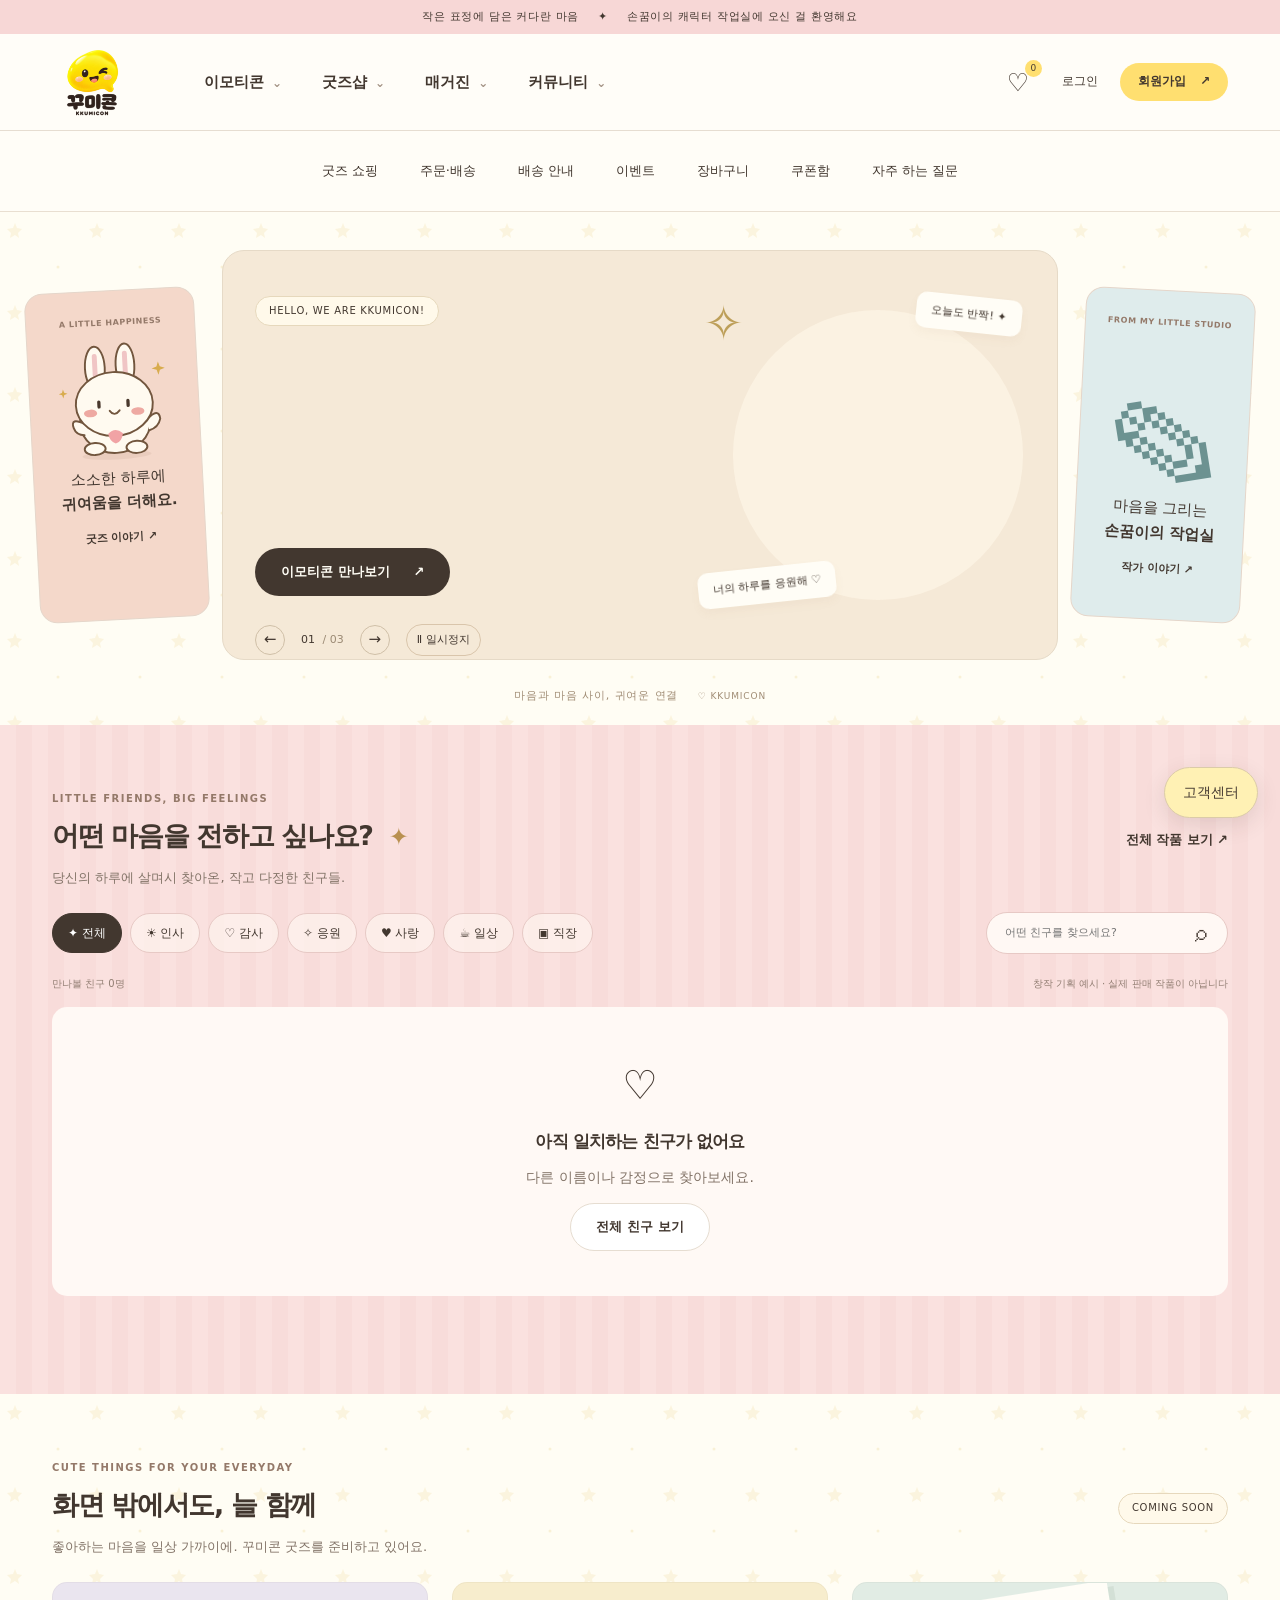
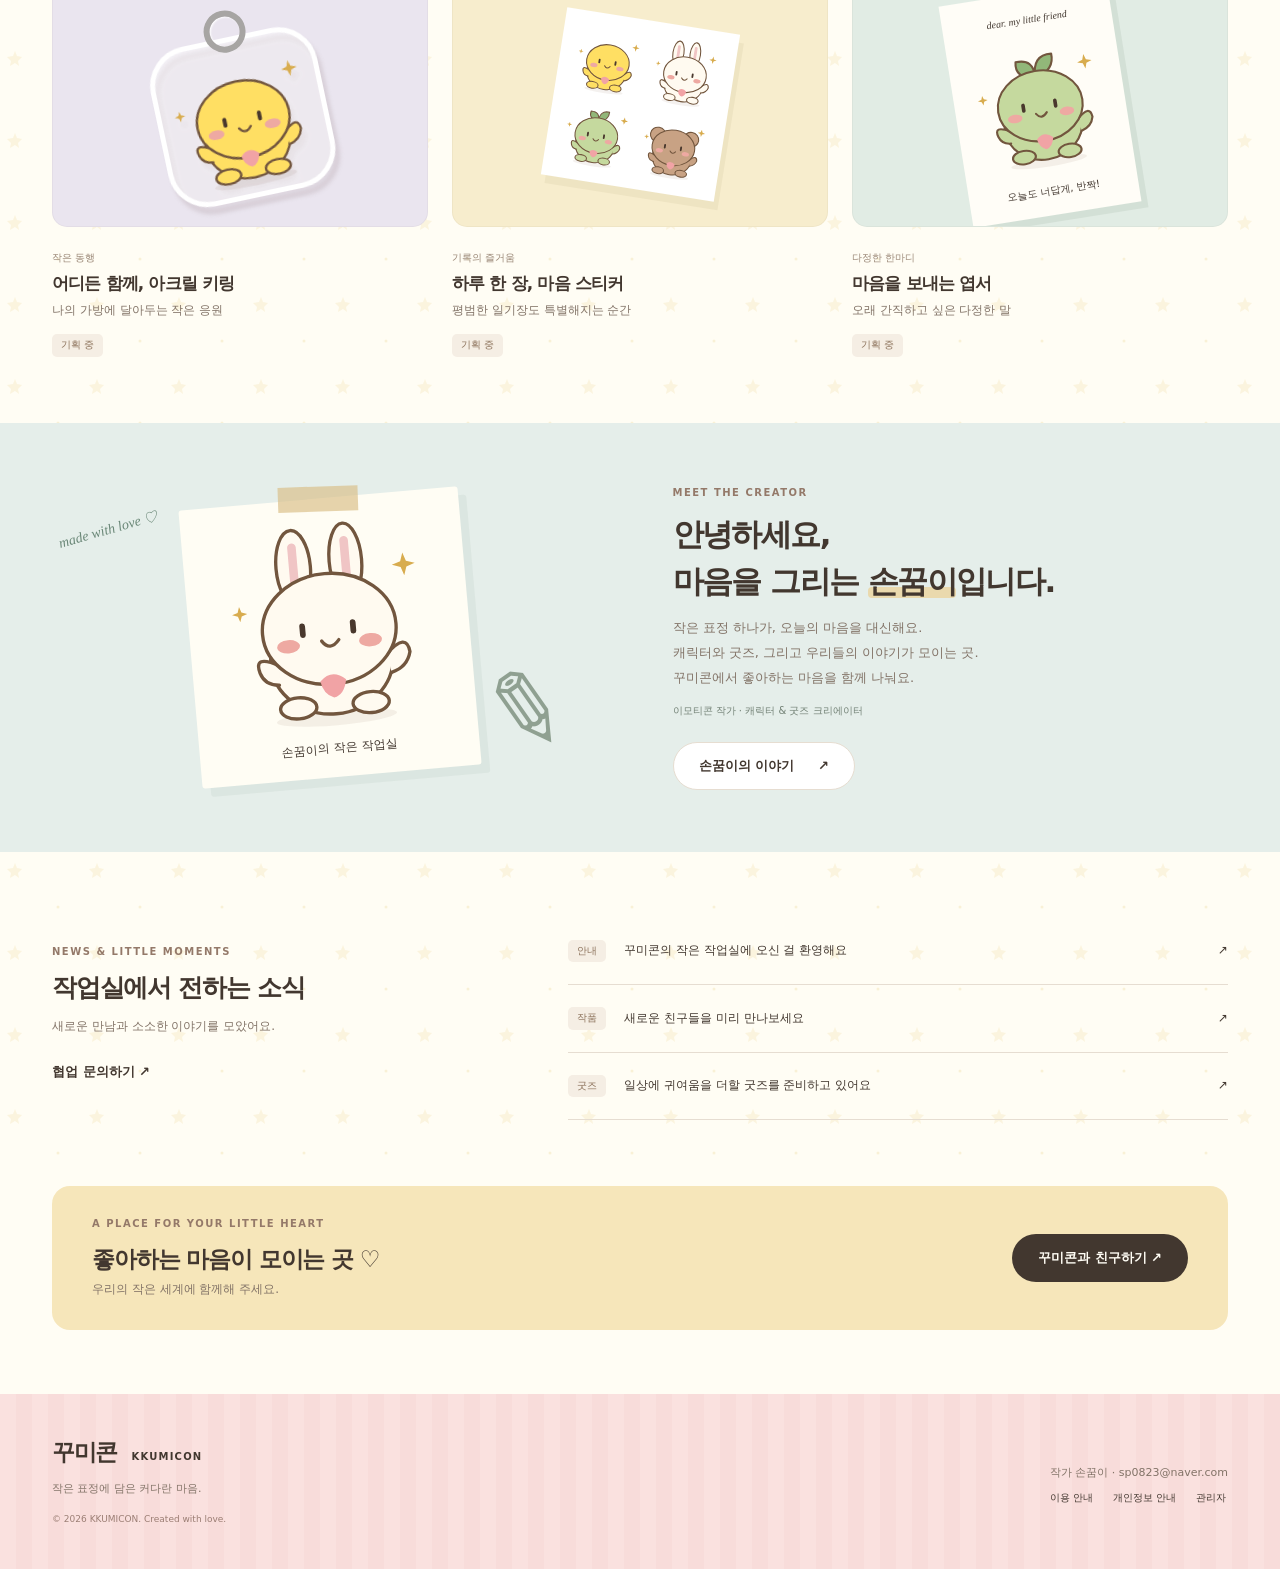
==== commit 1e1afcb4: "Add files via upload" ====
--- a/index.html
+++ b/index.html
@@ -1,5 +1,5 @@
 <!doctype html>
-<html lang="ko"><head><meta charset="UTF-8"><meta name="viewport" content="width=device-width, initial-scale=1"><meta name="description" content="작은 표정 하나가 오늘의 마음을 대신해요. 손꿈이의 따뜻한 캐릭터 작업실, 꾸미콘."><title>꾸미콘 KKUMICON · 마음을 그리는 작은 작업실</title><link rel="icon" type="image/png" href="images/꾸미콘로고2.png"><link rel="stylesheet" href="styles.css?v=2"><script defer src="data.js"></script><script defer src="auth.js?v=4"></script><script defer src="pages.js?v=2"></script><script defer src="app.js?v=4"></script><link rel="stylesheet" href="content-editor.css?v=1"><script defer src="content-model.js?v=1"></script><script defer src="content-editor.js?v=1"></script><link rel="stylesheet" href="shop.css?v=1"><script defer src="services.js"></script><script defer src="motion.js"></script></head>
+<html lang="ko"><head><meta charset="UTF-8"><meta name="viewport" content="width=device-width, initial-scale=1"><meta name="description" content="작은 표정 하나가 오늘의 마음을 대신해요. 손꿈이의 따뜻한 캐릭터 작업실, 꾸미콘."><title>꾸미콘 KKUMICON · 마음을 그리는 작은 작업실</title><link rel="icon" type="image/png" href="images/꾸미콘로고2.png"><link rel="stylesheet" href="styles.css?v=2"><script defer src="data.js"></script><script defer src="auth.js?v=4"></script><script defer src="pages.js?v=2"></script><script defer src="app.js?v=4"></script><link rel="stylesheet" href="content-editor.css?v=1"><script defer src="content-model.js?v=1"></script><script defer src="content-editor.js?v=1"></script><link rel="stylesheet" href="shop.css?v=1"><script defer src="services.js"></script><script defer src="motion.js"></script><link rel="stylesheet" href="hero-motion.css"><script defer src="hero-motion.js"></script><script defer src="inquiry.js"></script></head>
 <body><a class="skip" href="#main">본문 바로가기</a>
 <div class="announcement">작은 표정에 담은 커다란 마음 <span>✦</span> 손꿈이의 캐릭터 작업실에 오신 걸 환영해요</div>
 <header class="site-header"><div class="header-inner"><a class="brand" href="index.html" aria-label="꾸미콘 홈"><img src="images/꾸미콘로고2.png" alt="꾸미콘 홈" width="80" height="80"></a><nav aria-label="주 메뉴" class="main-nav" id="main-nav"><details><summary>이모티콘</summary><div><a href="#collection">이모티콘 컬렉션</a><button data-info="world">캐릭터 세계관</button></div></details><details><summary>굿즈샵</summary><div><a href="#goods">캐릭터별 굿즈</a><button data-info="goods">전체 굿즈</button></div></details><details><summary>매거진</summary><div><a href="#artist">작가 인터뷰</a></div></details><details><summary>커뮤니티</summary><div><button data-info="lounge">팬 라운지</button><a href="#news">소식·이벤트</a></div></details></nav><div class="header-actions"><button class="icon-button" id="wishlist" aria-label="찜한 작품 보기">♡<span id="wish-count">0</span></button><a class="login-link" href="login.html">로그인</a><a class="button small yellow" href="login.html#signup">회원가입 <span>↗</span></a><button class="icon-button mobile-toggle" id="menu-toggle" aria-expanded="false" aria-controls="main-nav" aria-label="메뉴 열기">☰</button></div></div></header>
--- a/styles.css
+++ b/styles.css
@@ -1,13 +1,17 @@
-@charset "UTF-8";
-/* 원본 이미지의 가로세로 비율을 유지합니다. */
-img{height:auto}
-:root{--ink:#42372f;--muted:#827367;--cream:#fffdf4;--pink:#fae1df;--line:#e6ddd1;--yellow:#ffdf70;--blue:#316d7e;--white:#fff;--radius:18px}*{box-sizing:border-box}html{scroll-behavior:smooth;scroll-padding-top:30px}body{margin:0;background:var(--cream);color:var(--ink);font-family:"Pretendard","Noto Sans KR",system-ui,-apple-system,"Segoe UI",sans-serif;font-size:14px;line-height:1.65}button,input,select,textarea{font:inherit}button,a,input,textarea,select{-webkit-tap-highlight-color:transparent}button{color:inherit;cursor:pointer}button{border:0;background:none}a{color:inherit;text-decoration:none}button:disabled{cursor:not-allowed;opacity:.6}img,svg{max-width:100%;display:block}button:focus-visible,a:focus-visible,input:focus-visible,textarea:focus-visible,summary:focus-visible,select:focus-visible{outline:3px solid #397e92;outline-offset:4px}h1,h2,h3,p{margin-top:0}h1,h2,h3{line-height:1.4;letter-spacing:-.05em}h2{font-size:30px;margin-bottom:12px}h3{font-size:17px}p{color:var(--muted)}[hidden]{display:none!important}.wrap{max-width:1240px;margin:auto;padding-left:32px;padding-right:32px}.announcement{background:#f7d7d6;text-align:center;padding:8px 16px;font-size:11px;letter-spacing:.06em}.announcement span{margin:0 15px}.site-header{background:#fffdf8;border-bottom:1px solid var(--line)}.header-inner{max-width:1240px;margin:auto;height:96px;padding:0 32px;display:flex;align-items:center;gap:72px}.brand{width:80px;flex-shrink:0}.brand img{height:80px;object-fit:contain}.main-nav{display:flex;gap:40px;align-items:center;flex:1}.main-nav details{position:relative}.main-nav summary{cursor:pointer;font-size:15px;font-weight:650;list-style:none;padding:24px 0}.main-nav summary::-webkit-details-marker{display:none}.main-nav summary::after{content:'⌄';font-size:12px;margin-left:8px;color:#a29183}.main-nav details>div{position:absolute;top:65px;left:-20px;width:170px;z-index:10;background:white;border:1px solid var(--line);border-radius:12px;box-shadow:0 12px 30px #48322312;padding:10px}.main-nav details>div a,.main-nav details>div button{display:block;padding:10px;width:100%;text-align:left;border-radius:6px}.main-nav details>div a:hover,.main-nav details>div button:hover{background:var(--cream)}.header-actions{display:flex;align-items:center;gap:22px}.icon-button{min-width:44px;min-height:44px;font-size:25px;position:relative}.icon-button span{position:absolute;font-size:9px;top:0;right:-2px;background:var(--yellow);border-radius:50%;width:17px;height:17px;line-height:17px}.login-link{font-size:12px;white-space:nowrap}.mobile-toggle{display:none}.button{display:inline-flex;justify-content:center;align-items:center;gap:24px;min-height:48px;padding:12px 25px;border:1px solid transparent;border-radius:999px;font-weight:650;font-size:13px;transition:transform .2s,background .2s;white-space:nowrap}.button:hover{transform:translateY(-2px)}.button.small{min-height:38px;padding:7px 17px;gap:14px;font-size:12px}.yellow{background:var(--yellow)}.ink{background:var(--ink);color:#fffdf5}.white{background:white;border-color:var(--line)}.text-link{font-size:13px;font-weight:650;padding:12px 0;display:inline-block}.stars{background-color:var(--cream);background-image:url("data:image/svg+xml,%3Csvg xmlns='http://www.w3.org/2000/svg' width='82' height='82'%3E%3Cpath d='M15 11l2 5 5 1-4 4 1 5-4-3-5 3 1-5-4-4 6-1z' fill='%23e5c66d' opacity='.17'/%3E%3Ccircle cx='58' cy='55' r='1.5' fill='%23e5c66d' opacity='.22'/%3E%3C/svg%3E")}.stripe{background:repeating-linear-gradient(90deg,#fae1df 0,#fae1df 16px,#f8dcda 16px,#f8dcda 32px)}.hero-section{padding:38px 0 20px;overflow:hidden}.hero-layout{display:grid;grid-template-columns:170px minmax(0,1fr) 170px;gap:20px;align-items:center;max-width:1440px}.hero-main{background:#f5e9d7;min-height:410px;border:1px solid #e6dac7;border-radius:22px;display:flex;position:relative;overflow:hidden}.hero-copy{padding:45px 0 25px 32px;position:relative;z-index:1;flex:1;min-width:0}.pill{font-size:10px;letter-spacing:.07em;display:inline-block;background:#fff9ea;padding:6px 13px;border:1px solid #e6d8bc;border-radius:30px}.hero h1,h1{font-size:36px;font-weight:750;letter-spacing:-.065em;margin:24px 0 20px;line-height:1.42}em{font-style:normal;position:relative;z-index:0}em::after{content:'';position:absolute;background:#efc47180;height:11px;left:0;right:0;bottom:1px;z-index:-1;border-radius:4px}.hero-copy p{font-size:13px;line-height:1.9;margin-bottom:26px}.hero-controls{display:flex;align-items:center;gap:16px;margin-top:28px;font-size:11px}.hero-controls button{width:30px;height:30px;border:1px solid #cfbfa7;border-radius:50%;font-size:15px}.hero-controls i{font-style:normal;color:#9b8a74;margin-left:4px}.hero-art{width:43%;position:relative;display:flex;align-items:center;justify-content:center}.hero-art:before{content:'';position:absolute;width:290px;height:290px;border-radius:50%;background:#fff8e9a8}.hero-art img{width:100%;position:relative;transform:rotate(-7deg);filter:drop-shadow(0 15px 8px #a2885120)}.floating-note{position:absolute;background:#fffdf6;padding:9px 15px;border-radius:10px;font-size:11px;z-index:2;box-shadow:0 5px 10px #9779570d;white-space:nowrap}.note-one{top:45px;right:35px;transform:rotate(6deg)}.note-two{bottom:55px;left:0;transform:rotate(-6deg)}.decor-star{position:absolute;font-size:48px;top:33px;left:5px;color:#bd9f59}.hero-side{height:330px;border:1px solid #e5d6ca;border-radius:18px;padding:25px 18px;text-align:center;overflow:hidden}.peach{background:#f4d8ca;transform:rotate(-3deg)}.sky{background:#dfecec;transform:rotate(3deg)}.hero-side .eyebrow{font-size:8px;letter-spacing:.07em;white-space:nowrap}.hero-side svg{width:150px;margin:4px auto 0}.hero-side p{font-size:15px;color:var(--ink);line-height:1.65;margin-bottom:2px}.hero-side .text-link{font-size:11px}.drawing-icon{height:157px;padding-top:12px;font-family:serif;font-size:115px;color:#6c9291;transform:rotate(-12deg)}.hero-caption{text-align:center;margin-top:27px;color:#a08c74;font-size:11px;letter-spacing:.08em}.hero-caption span{margin-left:15px;font-size:9px}.collection-section,.goods-section,.news-section{padding:66px 0}.eyebrow{font-size:10px;font-weight:650;letter-spacing:.15em;color:#947969;display:block;margin-bottom:10px}.section-heading{display:flex;align-items:center;justify-content:space-between;gap:20px;margin-bottom:24px}.section-heading p{font-size:13px;margin-bottom:0}.section-heading h2{font-size:27px}.tiny-star{color:#b99050;margin-left:8px;font-size:24px}.collection-toolbar{display:flex;justify-content:space-between;gap:20px;align-items:center;margin-bottom:22px}.chips{display:flex;gap:8px;flex-wrap:wrap}.chip{border:1px solid #e7c9c5;background:#fff6f0a8;padding:9px 15px;border-radius:30px;min-height:40px;font-size:12px;white-space:nowrap}.chip.active{background:var(--ink);border-color:var(--ink);color:white}.search-form{display:flex;align-items:center;background:#fff8f4;border:1px solid #e7c9c5;border-radius:30px;padding:0 8px 0 16px}.search-form input{border:0;background:none;width:180px;font-size:11px;color:var(--ink);outline-offset:0}.search-form button{font-size:23px;width:36px;height:40px}.collection-meta{display:flex;justify-content:space-between;font-size:10px;margin-bottom:14px;color:#927e73;gap:12px}.art-grid{display:grid;grid-template-columns:repeat(4,minmax(0,1fr));gap:22px}.art-card{background:#fffdf8;padding:10px 10px 15px;border:1px solid #e8d6cc;border-radius:14px;min-width:0}.art-image{position:relative;border-radius:9px;overflow:hidden;padding:6px 10px 21px}.art-open{display:block;padding:0;width:100%;transition:transform .2s}.art-open:hover{transform:translateY(-2px)}.art-open svg{width:100%;height:200px}.sample-label{position:absolute;top:11px;left:11px;letter-spacing:.07em;font-size:8px;color:#856f5a}.wish-button{position:absolute;right:6px;top:5px;z-index:2;font-size:22px;width:38px;height:38px;color:#9d8171}.wish-button.saved{color:#b95c67}.art-caption{font-size:10px;text-align:center;display:block;color:#74614d;white-space:nowrap;overflow:hidden;text-overflow:ellipsis}.art-title{display:flex;align-items:center;justify-content:space-between;width:100%;padding:15px 4px 3px;text-align:left}.art-title h3{margin:0;font-size:15px;letter-spacing:-.035em}.art-title>span{font-size:15px;color:#9e8876}.creator-name{font-size:10px;margin:3px 4px 12px}.creator-name span{margin:0 4px}.tags{display:flex;gap:6px;margin:0 4px}.tags span{font-size:9px;color:#8b7662;background:#f5efe5;padding:3px 7px;border-radius:4px}.center{text-align:center;margin-top:32px}.goods-grid{display:grid;grid-template-columns:repeat(3,1fr);gap:24px}.goods-card{text-align:left;padding:0}.goods-art{height:245px;border-radius:15px;display:flex;align-items:center;justify-content:center;overflow:hidden;margin-bottom:18px;border:1px solid #4738290b}.lilac{background:#eae5ef}.butter{background:#f7edcd}.mint{background:#e1ece4}.goods-type{font-size:10px;color:#998675}.goods-card h3{margin:4px 0 6px;font-size:17px}.goods-card p{font-size:12px;margin-bottom:11px}.tag{display:inline-block;font-size:10px;padding:3px 9px;border-radius:5px;background:#f5eee4;color:#8c725b;white-space:nowrap}.keyring{width:170px;transform:rotate(-12deg)}.keyring>span{width:42px;height:42px;border:6px solid #a7a5a3;border-radius:50%;display:block;margin:0 auto -15px;position:relative;z-index:1;box-shadow:inset 1px 1px 2px white}.keyring svg{filter:drop-shadow(3px 8px 2px #6a4b4b29);background:#ffffff70;border:5px solid white;border-radius:40px}.sticker-sheet{background:white;box-shadow:5px 8px 0 #b9a77e24;display:grid;grid-template-columns:1fr 1fr;gap:4px;padding:12px;width:175px;transform:rotate(9deg)}.postcard{width:170px;text-align:center;background:#fffdf7;padding:14px 12px;transform:rotate(-9deg);box-shadow:6px 7px 0 #82988625}.postcard>span{font-family:Georgia,serif;font-style:italic;font-size:10px}.postcard svg{height:150px;width:100%}.postcard small{font-size:10px}.artist-section{background:#e5eeea;padding:55px 0}.artist-layout{display:grid;grid-template-columns:1fr 1fr;gap:65px;align-items:center}.artist-illustration{position:relative;padding:20px 50px;text-align:center}.artist-paper{background:#fffdf4;max-width:280px;padding:18px 22px;margin:auto;transform:rotate(-5deg);box-shadow:8px 9px 0 #a2b6a423;border-radius:3px}.artist-paper:before{content:'';position:absolute;width:80px;height:25px;background:#d9bd85a6;left:calc(50% - 40px);top:-12px;transform:rotate(3deg)}.artist-paper svg{height:220px;width:100%}.artist-paper>span{font-size:12px}.scribble{position:absolute;z-index:1;left:5px;top:40px;font-family:Georgia,serif;font-style:italic;transform:rotate(-16deg);color:#6a8777}.artist-pencil{position:absolute;right:40px;bottom:4px;font-size:100px;color:#8fa091;transform:rotate(10deg)}.artist-copy h2{font-size:31px;line-height:1.5}.artist-copy p{font-size:13px;line-height:1.9}.artist-label{display:block;font-size:10px;color:#728175;margin-bottom:22px}.news-layout{display:grid;grid-template-columns:1fr 1.4fr;gap:45px;align-items:center}.news-layout h2{font-size:25px}.news-layout p{font-size:12px}.news-list button{display:flex;align-items:center;width:100%;gap:18px;border-bottom:1px solid var(--line);text-align:left;padding:22px 0;font-size:12px}.news-list b{margin-left:auto;font-weight:400}.community-banner{background:#f6e6ba;border-radius:18px;padding:30px 40px;margin-top:0;margin-bottom:64px;display:flex;justify-content:space-between;align-items:center;max-width:1176px}.community-banner h2{font-size:23px;margin-bottom:5px}.community-banner p{font-size:12px;margin:0}.site-footer{padding:40px 0}.footer-inner{display:flex;justify-content:space-between;align-items:center;gap:24px}.footer-inner strong{font-size:23px;letter-spacing:-.06em}.footer-inner strong span{font-size:10px;letter-spacing:.12em;margin-left:8px}.footer-inner p{font-size:11px;margin:8px 0}.footer-inner small{font-size:9px;color:#9b7e74}.footer-links{display:flex;gap:20px;font-size:10px}.footer-links button{padding:0}.back-top{position:fixed;right:24px;bottom:24px;width:45px;height:45px;border:1px solid var(--line);border-radius:50%;background:white;z-index:5;box-shadow:0 3px 12px #59412a0c}.toast{position:fixed;bottom:28px;left:50%;transform:translateX(-50%);background:var(--ink);color:white;padding:13px 24px;border-radius:12px;z-index:30;max-width:calc(100% - 32px);width:max-content;font-size:13px}dialog{width:min(520px,calc(100% - 32px));border:1px solid var(--line);border-radius:24px;padding:34px;max-height:88vh;overflow:auto;background:var(--cream);color:var(--ink)}dialog::backdrop{background:#30272066;backdrop-filter:blur(4px)}dialog h2{font-size:25px}dialog p{line-height:1.9}.dialog-close{position:absolute;top:10px;right:10px;background:white;border-radius:50%;width:38px;height:38px;font-size:25px;z-index:2}.detail-art{border-radius:15px;margin-bottom:25px}.detail-art svg{height:230px;width:100%}.notice{padding:16px;border:1px solid #e4d5b6;border-radius:10px;background:#fff7df;font-size:12px;color:#816746;margin:18px 0}.empty-state{grid-column:1/-1;text-align:center;background:#fff9f5;border-radius:15px;padding:45px}.empty-state>span{font-size:40px}.empty-state h3{margin:12px}.muted{color:var(--muted)}.sr-only,.skip:not(:focus){position:absolute;width:1px;height:1px;overflow:hidden;clip:rect(0,0,0,0)}.skip:focus{position:fixed;top:8px;left:8px;background:white;padding:12px;z-index:100}
-/* 로그인 · 회원가입 */
-.auth-page{min-height:100vh}.simple-header{display:flex;align-items:center;justify-content:space-between;padding:15px 40px;border-bottom:1px solid var(--line);background:#fffdf8}.simple-header .brand{width:64px}.simple-header img{height:64px;width:64px}.simple-header a:last-child{font-size:12px}.auth-layout{max-width:1000px;min-height:calc(100vh - 160px);margin:auto;padding:55px 32px;display:grid;grid-template-columns:1fr 1fr;gap:80px;align-items:center}.auth-welcome{text-align:center}.auth-welcome h1{font-size:35px}.auth-welcome img{width:270px;margin:10px auto}.auth-welcome p{font-size:13px}.auth-card{padding:32px;background:#fffefa;border:1px solid var(--line);border-radius:22px;box-shadow:0 12px 40px #59412a05}.auth-card h2{font-size:25px;margin-top:18px}.auth-tabs{display:flex;border-bottom:1px solid var(--line);margin-bottom:25px}.auth-tabs a{flex:1;text-align:center;padding:12px;color:var(--muted)}.auth-tabs a.active{border-bottom:2px solid var(--ink);color:var(--ink);font-weight:700}.field{display:block;margin-bottom:17px;font-size:12px;font-weight:600}.field input,.field textarea,.field select{display:block;width:100%;margin-top:8px;padding:12px 13px;border:1px solid var(--line);border-radius:9px;background:white;color:var(--ink);font-size:14px;font-weight:400}.field textarea{min-height:100px;resize:vertical}.password-wrap{position:relative}.password-wrap input{padding-right:65px}.password-wrap button{position:absolute;right:6px;top:5px;height:37px;font-size:11px}.auth-card .full{width:100%}.auth-card .subtitle{font-size:12px;margin-bottom:25px}.auth-extras{display:flex;justify-content:space-between;margin:15px 0;font-size:11px}.auth-extras button{padding:0}.check{display:flex;gap:9px;align-items:flex-start;font-size:12px;margin:18px 0}.check input{margin-top:5px;accent-color:var(--ink)}.form-message{font-size:12px;margin:15px 0;white-space:pre-line}.form-message.error{color:#ac3244}.form-message.success{color:#386a48}.auth-foot{text-align:center;color:var(--muted);font-size:11px;margin-top:20px}.auth-foot a{text-decoration:underline}.auth-page>footer{text-align:center;padding:20px;font-size:10px;color:var(--muted)}.divider{border:0;border-top:1px solid var(--line);margin:24px 0}
-/* 관리자 */
-.admin-body{background:#f8f7f3}.admin-shell{display:grid;grid-template-columns:235px minmax(0,1fr);min-height:100vh}.admin-sidebar{background:#fffdf8;border-right:1px solid var(--line);padding:25px 20px;display:flex;flex-direction:column;gap:25px}.admin-logo{display:flex;align-items:center;gap:10px;font-size:18px;font-weight:700}.admin-logo img{width:55px;height:55px}.admin-logo small{display:block;font-size:9px;letter-spacing:.15em;color:#9b8976;font-weight:500}.admin-nav{display:flex;flex-direction:column;gap:7px}.admin-nav button{text-align:left;padding:13px 16px;border-radius:10px;font-size:13px;display:flex;gap:14px}.admin-nav button.active{background:#f7e8bb;font-weight:700}.admin-nav button:hover{background:#f5efdf}.sidebar-note{margin-top:auto;padding:14px;background:#f5efe5;border-radius:12px;font-size:11px;color:#8c7963}.admin-main{min-width:0}.admin-topbar{display:flex;align-items:center;justify-content:space-between;border-bottom:1px solid var(--line);background:#fffdf8;padding:20px 35px;font-size:12px;gap:12px}.admin-topbar>div{display:flex;align-items:center;gap:15px}.avatar{width:32px;height:32px;border-radius:50%;background:var(--yellow);display:inline-flex;justify-content:center;align-items:center;font-size:12px}.admin-content{padding:32px;max-width:1450px;margin:auto}.admin-heading{display:flex;align-items:center;justify-content:space-between;gap:15px;margin:20px 0 25px}.admin-heading h1{font-size:27px;margin:0 0 7px}.admin-heading p{font-size:12px;margin:0}.status-pill{font-size:10px;border-radius:20px;background:#eee8d8;color:#826e46;padding:6px 12px}.stats-grid{display:grid;grid-template-columns:repeat(4,1fr);gap:18px}.stat-card,.panel{background:#fffefa;border:1px solid var(--line);border-radius:15px;padding:23px}.stat-card>span{font-size:12px;color:var(--muted)}.stat-card strong{display:block;font-size:30px;line-height:1.4;margin:14px 0 8px;letter-spacing:-.04em}.stat-card small{font-size:10px;color:#998875}.stat-card:first-child{background:#fff6d9}.dashboard-grid{display:grid;grid-template-columns:1.5fr 1fr;gap:20px;margin-top:22px}.panel h2{font-size:17px;margin-bottom:20px}.panel-heading{display:flex;justify-content:space-between;align-items:center}.panel-heading span{font-size:10px;color:var(--muted)}.chart-row{display:flex;align-items:center;gap:14px;margin:20px 0;font-size:11px}.chart-row>span:first-child{width:32px}.chart-track{flex:1;height:15px;background:#f4f0e8;border-radius:5px;overflow:hidden}.chart-bar{height:100%;border-radius:5px;background:#d6bd96}.chart-row:nth-child(even) .chart-bar{background:#deb4b4}.chart-note{font-size:10px;color:var(--muted);border-top:1px solid var(--line);padding-top:14px}.system-row{padding:15px 0;border-bottom:1px solid #eee8df;display:flex;justify-content:space-between;align-items:center;font-size:12px;gap:10px}.system-row:last-child{border-bottom:0}.system-row span:last-child{font-size:10px;color:#8b785d}.admin-banner{background:#e8efe6;display:flex;align-items:center;justify-content:space-between;gap:20px;padding:25px;border-radius:15px;margin-top:22px}.admin-banner h3{margin-bottom:5px}.admin-banner p{font-size:11px;margin:0}.admin-table-wrap{overflow:auto;margin-top:20px}.admin-table{border-collapse:collapse;width:100%;text-align:left;font-size:12px;white-space:nowrap}.admin-table th{font-weight:500;font-size:11px;color:var(--muted);background:#f7f3eb;padding:13px 15px}.admin-table td{padding:12px 15px;border-bottom:1px solid #eee8df}.admin-table .mini-art{display:flex;align-items:center;gap:12px}.mini-art svg{width:45px;height:45px;border-radius:7px;background:#f6edd8}.table-button{border:1px solid var(--line);border-radius:6px;padding:6px 12px;font-size:11px;background:white}.table-actions{display:flex;gap:8px}.admin-toolbar{display:flex;justify-content:space-between;align-items:center;gap:16px;flex-wrap:wrap}.admin-toolbar input{border:1px solid var(--line);background:white;border-radius:8px;padding:10px 12px;width:230px;max-width:100%}.admin-empty{padding:50px 24px;text-align:center}.admin-empty .empty-icon{font-size:35px;display:block;color:#b39d7f;margin-bottom:20px}.admin-empty p{font-size:13px;max-width:450px;margin:0 auto 22px}.gate{max-width:600px;margin:70px auto;padding:35px;text-align:center;background:#fffdf8;border:1px solid var(--line);border-radius:20px}.gate img{width:100px;margin:0 auto 20px}.gate h1{font-size:28px}.gate .button{margin:6px}.gate p{font-size:13px}.edit-actions{display:flex;gap:12px;margin-top:20px}.admin-updated{font-size:10px;color:var(--muted);margin-top:20px}.account-card{text-align:center}.account-card img{width:120px;margin:auto}.account-card .button{margin-top:12px}
-@media(min-width:1500px){.hero-layout{grid-template-columns:190px minmax(0,1fr) 190px}.hero-main{min-height:440px}.hero-copy{padding-left:40px}.hero-copy h1{font-size:39px}}
-@media(max-width:1150px){.header-inner{gap:35px}.main-nav{gap:25px}.hero-layout{grid-template-columns:115px minmax(0,1fr) 115px;gap:14px;padding:0 20px}.hero-side{padding:22px 10px;height:300px}.hero-side .eyebrow{font-size:6px}.hero-side p{font-size:12px}.hero-side svg{height:135px}.hero-copy h1{font-size:29px}.hero-copy{padding-left:25px}.hero-art{width:40%}.hero-art:before{width:220px;height:220px}.hero-side .drawing-icon{font-size:90px;height:139px}.collection-toolbar{flex-wrap:wrap}.art-grid{gap:16px}.art-open svg{height:175px}.community-banner{margin-left:32px;margin-right:32px}.admin-shell{grid-template-columns:200px minmax(0,1fr)}.admin-content{padding:24px}.stats-grid{gap:12px}.stat-card{padding:18px}.stat-card strong{font-size:25px}.dashboard-grid{grid-template-columns:1fr 1fr}}
-@media(max-width:900px){.hero-layout{grid-template-columns:1fr;max-width:800px;padding:0 32px}.hero-side{display:none}.hero-copy h1{font-size:36px}.hero-main{min-height:400px}.hero-copy{padding:35px}.hero-art{width:40%;padding-right:20px}.hero-art img{width:100%}.main-nav{gap:18px}.header-inner{gap:25px}.header-actions{gap:12px}.main-nav summary{font-size:13px}.art-grid{grid-template-columns:repeat(3,minmax(0,1fr))}.goods-art{height:210px}.artist-layout{gap:20px}.artist-illustration{padding:20px}.artist-copy h2{font-size:26px}.scribble{left:-5px;top:15px}.artist-pencil{right:0}.news-layout{gap:25px;grid-template-columns:1fr 1.3fr}.auth-layout{gap:30px}.auth-welcome h1{font-size:28px}.auth-card{padding:25px}.admin-shell{grid-template-columns:170px minmax(0,1fr)}.admin-sidebar{padding:20px 12px}.admin-logo{font-size:14px;gap:5px}.admin-logo img{width:45px}.stats-grid{grid-template-columns:repeat(2,1fr)}.dashboard-grid{grid-template-columns:1fr}.admin-topbar{padding:18px 24px}.admin-banner{flex-wrap:wrap}}
-@media(max-width:767px){body{font-size:14px}.wrap{padding-left:20px;padding-right:20px}.announcement{font-size:9px;padding:8px}.announcement span{margin:0 6px}.header-inner{height:76px;padding:0 20px;gap:15px;justify-content:space-between;position:relative}.brand,.brand img{width:62px;height:62px}.header-actions{gap:12px}.header-actions .button.small{padding:7px 12px;font-size:11px}.mobile-toggle{display:block;font-size:19px;width:36px;min-width:36px}.main-nav{display:none;position:absolute;top:76px;left:0;right:0;background:#fffdf8;padding:18px 24px;z-index:10;border-bottom:1px solid var(--line);box-shadow:0 12px 15px #45352110}.main-nav.open{display:block}.main-nav details{border-bottom:1px solid var(--line)}.main-nav summary{padding:14px 0}.main-nav details>div{position:static;box-shadow:none;width:100%;background:#f8f1e7;border:0;margin-bottom:10px}.hero-section{padding-top:20px}.hero-layout{padding:0 16px}.hero-main{min-height:480px;display:block}.hero-copy{padding:28px 24px 18px}.hero-copy h1{font-size:29px;margin:18px 0 14px;max-width:100%}.hero-copy p{font-size:12px;margin-bottom:20px}.hero-copy .button{font-size:12px;min-height:44px;padding:10px 19px}.hero-art{position:absolute;width:185px;right:2px;bottom:0;padding:0}.hero-art:before{width:180px;height:180px}.hero-art img{width:180px}.note-one{top:-8px;right:3px;font-size:8px;padding:7px 10px}.note-two{display:none}.decor-star{font-size:30px;top:5px;left:0}.hero-controls{margin-top:46px;gap:12px}.hero-caption{font-size:9px;margin-top:20px}.hero-caption span{font-size:8px;margin-left:7px}.section-heading{align-items:flex-start;margin-bottom:20px;gap:12px}.section-heading h2{font-size:22px;max-width:250px}.section-heading p{font-size:12px}.section-heading>.text-link{font-size:10px;white-space:nowrap;padding-top:32px}.tiny-star{display:none}.collection-section,.goods-section,.news-section{padding:42px 0}.collection-toolbar{gap:16px;margin-bottom:16px;display:block}.chips{flex-wrap:nowrap;overflow:auto;padding-bottom:10px;margin-bottom:10px}.chip{font-size:11px;padding:8px 13px}.search-form{width:100%;justify-content:space-between}.search-form input{flex:1;min-width:0;font-size:12px;min-height:40px}.collection-meta{font-size:9px;align-items:center}.collection-meta>span:last-child{max-width:190px;text-align:right}.art-grid{grid-template-columns:repeat(2,minmax(0,1fr));gap:12px}.art-card{padding:7px 7px 12px;border-radius:12px}.art-image{padding:8px 5px 13px}.art-open svg{height:auto;aspect-ratio:1/1}.sample-label{font-size:6px;top:9px;left:8px}.wish-button{width:32px;height:32px;font-size:20px;right:2px;top:1px}.art-caption{font-size:8px}.art-title{padding-top:12px}.art-title h3{font-size:13px}.creator-name{font-size:9px;margin-bottom:9px}.tags{gap:3px}.tags span{font-size:8px;padding:3px 5px}.goods-grid{grid-template-columns:1fr;gap:28px}.goods-art{height:270px}.goods-card h3{font-size:17px}.goods-section .section-heading{display:block}.goods-section .section-heading h2{max-width:100%}.goods-section .pill{margin-top:16px}.artist-layout{grid-template-columns:1fr;gap:32px}.artist-section{padding:35px 0}.artist-illustration{max-width:350px;margin:auto;width:100%;padding:20px 35px}.artist-paper svg{height:180px}.artist-copy{padding:0 10px;text-align:center}.artist-copy h2{font-size:27px}.news-layout{grid-template-columns:1fr;gap:12px}.news-list button{font-size:11px;gap:10px;padding:19px 0}.news-list button span:nth-child(2){flex:1}.news-layout h2{font-size:23px}.community-banner{margin:0 20px 40px;padding:25px;display:block}.community-banner h2{font-size:21px}.community-banner .button{margin-top:20px}.footer-inner{flex-direction:column;align-items:flex-start;gap:20px}.site-footer{padding:30px 0}.back-top{right:14px;bottom:15px}.auth-layout{grid-template-columns:1fr;padding:28px 20px;gap:0;max-width:480px}.auth-welcome{display:none}.simple-header{padding:12px 22px}.auth-card{padding:25px 22px}.auth-card h2{font-size:24px}.admin-shell{display:block}.admin-sidebar{padding:10px 16px;border-bottom:1px solid var(--line);gap:12px}.admin-logo img{width:40px;height:40px}.admin-logo small{display:inline;margin-left:8px}.admin-nav{flex-direction:row;overflow:auto;gap:4px}.admin-nav button{flex-shrink:0;gap:5px;padding:9px 11px;font-size:11px}.sidebar-note{display:none}.admin-topbar{padding:12px 18px;font-size:10px;flex-wrap:wrap}.admin-topbar>div{gap:8px}.admin-content{padding:18px}.admin-heading{margin:15px 0 22px;align-items:flex-start}.admin-heading h1{font-size:23px}.admin-heading .button{padding:8px 12px;min-height:38px;font-size:10px;gap:7px}.stat-card{padding:16px}.stat-card strong{font-size:24px}.panel{padding:18px}.admin-banner{padding:20px}.gate{margin:30px 20px;padding:25px 20px}.admin-logo{font-size:16px}.admin-empty{padding:35px 10px}}
-@media(prefers-reduced-motion:reduce){html{scroll-behavior:auto}*,*:before,*:after{transition:none!important;animation:none!important}}
+@charset "UTF-8";
+/* 원본 이미지의 가로세로 비율을 유지합니다. */
+img{height:auto}
+:root{--ink:#42372f;--muted:#827367;--cream:#fffdf4;--pink:#fae1df;--line:#e6ddd1;--yellow:#ffdf70;--blue:#316d7e;--white:#fff;--radius:18px}*{box-sizing:border-box}html{scroll-behavior:smooth;scroll-padding-top:30px}body{margin:0;background:var(--cream);color:var(--ink);font-family:"Pretendard","Noto Sans KR",system-ui,-apple-system,"Segoe UI",sans-serif;font-size:14px;line-height:1.65}button,input,select,textarea{font:inherit}button,a,input,textarea,select{-webkit-tap-highlight-color:transparent}button{color:inherit;cursor:pointer}button{border:0;background:none}a{color:inherit;text-decoration:none}button:disabled{cursor:not-allowed;opacity:.6}img,svg{max-width:100%;display:block}button:focus-visible,a:focus-visible,input:focus-visible,textarea:focus-visible,summary:focus-visible,select:focus-visible{outline:3px solid #397e92;outline-offset:4px}h1,h2,h3,p{margin-top:0}h1,h2,h3{line-height:1.4;letter-spacing:-.05em}h2{font-size:30px;margin-bottom:12px}h3{font-size:17px}p{color:var(--muted)}[hidden]{display:none!important}.wrap{max-width:1240px;margin:auto;padding-left:32px;padding-right:32px}.announcement{background:#f7d7d6;text-align:center;padding:8px 16px;font-size:11px;letter-spacing:.06em}.announcement span{margin:0 15px}.site-header{background:#fffdf8;border-bottom:1px solid var(--line)}.header-inner{max-width:1240px;margin:auto;height:96px;padding:0 32px;display:flex;align-items:center;gap:72px}.brand{width:80px;flex-shrink:0}.brand img{height:80px;object-fit:contain}.main-nav{display:flex;gap:40px;align-items:center;flex:1}.main-nav details{position:relative}.main-nav summary{cursor:pointer;font-size:15px;font-weight:650;list-style:none;padding:24px 0}.main-nav summary::-webkit-details-marker{display:none}.main-nav summary::after{content:'⌄';font-size:12px;margin-left:8px;color:#a29183}.main-nav details>div{position:absolute;top:65px;left:-20px;width:170px;z-index:10;background:white;border:1px solid var(--line);border-radius:12px;box-shadow:0 12px 30px #48322312;padding:10px}.main-nav details>div a,.main-nav details>div button{display:block;padding:10px;width:100%;text-align:left;border-radius:6px}.main-nav details>div a:hover,.main-nav details>div button:hover{background:var(--cream)}.header-actions{display:flex;align-items:center;gap:22px}.icon-button{min-width:44px;min-height:44px;font-size:25px;position:relative}.icon-button span{position:absolute;font-size:9px;top:0;right:-2px;background:var(--yellow);border-radius:50%;width:17px;height:17px;line-height:17px}.login-link{font-size:12px;white-space:nowrap}.mobile-toggle{display:none}.button{display:inline-flex;justify-content:center;align-items:center;gap:24px;min-height:48px;padding:12px 25px;border:1px solid transparent;border-radius:999px;font-weight:650;font-size:13px;transition:transform .2s,background .2s;white-space:nowrap}.button:hover{transform:translateY(-2px)}.button.small{min-height:38px;padding:7px 17px;gap:14px;font-size:12px}.yellow{background:var(--yellow)}.ink{background:var(--ink);color:#fffdf5}.white{background:white;border-color:var(--line)}.text-link{font-size:13px;font-weight:650;padding:12px 0;display:inline-block}.stars{background-color:var(--cream);background-image:url("data:image/svg+xml,%3Csvg xmlns='http://www.w3.org/2000/svg' width='82' height='82'%3E%3Cpath d='M15 11l2 5 5 1-4 4 1 5-4-3-5 3 1-5-4-4 6-1z' fill='%23e5c66d' opacity='.17'/%3E%3Ccircle cx='58' cy='55' r='1.5' fill='%23e5c66d' opacity='.22'/%3E%3C/svg%3E")}.stripe{background:repeating-linear-gradient(90deg,#fae1df 0,#fae1df 16px,#f8dcda 16px,#f8dcda 32px)}.hero-section{padding:38px 0 20px;overflow:hidden}.hero-layout{display:grid;grid-template-columns:170px minmax(0,1fr) 170px;gap:20px;align-items:center;max-width:1440px}.hero-main{background:#f5e9d7;min-height:410px;border:1px solid #e6dac7;border-radius:22px;display:flex;position:relative;overflow:hidden}.hero-copy{padding:45px 0 25px 32px;position:relative;z-index:1;flex:1;min-width:0}.pill{font-size:10px;letter-spacing:.07em;display:inline-block;background:#fff9ea;padding:6px 13px;border:1px solid #e6d8bc;border-radius:30px}.hero h1,h1{font-size:36px;font-weight:750;letter-spacing:-.065em;margin:24px 0 20px;line-height:1.42}em{font-style:normal;position:relative;z-index:0}em::after{content:'';position:absolute;background:#efc47180;height:11px;left:0;right:0;bottom:1px;z-index:-1;border-radius:4px}.hero-copy p{font-size:13px;line-height:1.9;margin-bottom:26px}.hero-controls{display:flex;align-items:center;gap:16px;margin-top:28px;font-size:11px}.hero-controls button{width:30px;height:30px;border:1px solid #cfbfa7;border-radius:50%;font-size:15px}.hero-controls i{font-style:normal;color:#9b8a74;margin-left:4px}.hero-art{width:43%;position:relative;display:flex;align-items:center;justify-content:center}.hero-art:before{content:'';position:absolute;width:290px;height:290px;border-radius:50%;background:#fff8e9a8}.hero-art img{width:100%;position:relative;transform:rotate(-7deg);filter:drop-shadow(0 15px 8px #a2885120)}.floating-note{position:absolute;background:#fffdf6;padding:9px 15px;border-radius:10px;font-size:11px;z-index:2;box-shadow:0 5px 10px #9779570d;white-space:nowrap}.note-one{top:45px;right:35px;transform:rotate(6deg)}.note-two{bottom:55px;left:0;transform:rotate(-6deg)}.decor-star{position:absolute;font-size:48px;top:33px;left:5px;color:#bd9f59}.hero-side{height:330px;border:1px solid #e5d6ca;border-radius:18px;padding:25px 18px;text-align:center;overflow:hidden}.peach{background:#f4d8ca;transform:rotate(-3deg)}.sky{background:#dfecec;transform:rotate(3deg)}.hero-side .eyebrow{font-size:8px;letter-spacing:.07em;white-space:nowrap}.hero-side svg{width:150px;margin:4px auto 0}.hero-side p{font-size:15px;color:var(--ink);line-height:1.65;margin-bottom:2px}.hero-side .text-link{font-size:11px}.drawing-icon{height:157px;padding-top:12px;font-family:serif;font-size:115px;color:#6c9291;transform:rotate(-12deg)}.hero-caption{text-align:center;margin-top:27px;color:#a08c74;font-size:11px;letter-spacing:.08em}.hero-caption span{margin-left:15px;font-size:9px}.collection-section,.goods-section,.news-section{padding:66px 0}.eyebrow{font-size:10px;font-weight:650;letter-spacing:.15em;color:#947969;display:block;margin-bottom:10px}.section-heading{display:flex;align-items:center;justify-content:space-between;gap:20px;margin-bottom:24px}.section-heading p{font-size:13px;margin-bottom:0}.section-heading h2{font-size:27px}.tiny-star{color:#b99050;margin-left:8px;font-size:24px}.collection-toolbar{display:flex;justify-content:space-between;gap:20px;align-items:center;margin-bottom:22px}.chips{display:flex;gap:8px;flex-wrap:wrap}.chip{border:1px solid #e7c9c5;background:#fff6f0a8;padding:9px 15px;border-radius:30px;min-height:40px;font-size:12px;white-space:nowrap}.chip.active{background:var(--ink);border-color:var(--ink);color:white}.search-form{display:flex;align-items:center;background:#fff8f4;border:1px solid #e7c9c5;border-radius:30px;padding:0 8px 0 16px}.search-form input{border:0;background:none;width:180px;font-size:11px;color:var(--ink);outline-offset:0}.search-form button{font-size:23px;width:36px;height:40px}.collection-meta{display:flex;justify-content:space-between;font-size:10px;margin-bottom:14px;color:#927e73;gap:12px}.art-grid{display:grid;grid-template-columns:repeat(4,minmax(0,1fr));gap:22px}.art-card{background:#fffdf8;padding:10px 10px 15px;border:1px solid #e8d6cc;border-radius:14px;min-width:0}.art-image{position:relative;border-radius:9px;overflow:hidden;padding:6px 10px 21px}.art-open{display:block;padding:0;width:100%;transition:transform .2s}.art-open:hover{transform:translateY(-2px)}.art-open svg{width:100%;height:200px}.sample-label{position:absolute;top:11px;left:11px;letter-spacing:.07em;font-size:8px;color:#856f5a}.wish-button{position:absolute;right:6px;top:5px;z-index:2;font-size:22px;width:38px;height:38px;color:#9d8171}.wish-button.saved{color:#b95c67}.art-caption{font-size:10px;text-align:center;display:block;color:#74614d;white-space:nowrap;overflow:hidden;text-overflow:ellipsis}.art-title{display:flex;align-items:center;justify-content:space-between;width:100%;padding:15px 4px 3px;text-align:left}.art-title h3{margin:0;font-size:15px;letter-spacing:-.035em}.art-title>span{font-size:15px;color:#9e8876}.creator-name{font-size:10px;margin:3px 4px 12px}.creator-name span{margin:0 4px}.tags{display:flex;gap:6px;margin:0 4px}.tags span{font-size:9px;color:#8b7662;background:#f5efe5;padding:3px 7px;border-radius:4px}.center{text-align:center;margin-top:32px}.goods-grid{display:grid;grid-template-columns:repeat(3,1fr);gap:24px}.goods-card{text-align:left;padding:0}.goods-art{height:245px;border-radius:15px;display:flex;align-items:center;justify-content:center;overflow:hidden;margin-bottom:18px;border:1px solid #4738290b}.lilac{background:#eae5ef}.butter{background:#f7edcd}.mint{background:#e1ece4}.goods-type{font-size:10px;color:#998675}.goods-card h3{margin:4px 0 6px;font-size:17px}.goods-card p{font-size:12px;margin-bottom:11px}.tag{display:inline-block;font-size:10px;padding:3px 9px;border-radius:5px;background:#f5eee4;color:#8c725b;white-space:nowrap}.keyring{width:170px;transform:rotate(-12deg)}.keyring>span{width:42px;height:42px;border:6px solid #a7a5a3;border-radius:50%;display:block;margin:0 auto -15px;position:relative;z-index:1;box-shadow:inset 1px 1px 2px white}.keyring svg{filter:drop-shadow(3px 8px 2px #6a4b4b29);background:#ffffff70;border:5px solid white;border-radius:40px}.sticker-sheet{background:white;box-shadow:5px 8px 0 #b9a77e24;display:grid;grid-template-columns:1fr 1fr;gap:4px;padding:12px;width:175px;transform:rotate(9deg)}.postcard{width:170px;text-align:center;background:#fffdf7;padding:14px 12px;transform:rotate(-9deg);box-shadow:6px 7px 0 #82988625}.postcard>span{font-family:Georgia,serif;font-style:italic;font-size:10px}.postcard svg{height:150px;width:100%}.postcard small{font-size:10px}.artist-section{background:#e5eeea;padding:55px 0}.artist-layout{display:grid;grid-template-columns:1fr 1fr;gap:65px;align-items:center}.artist-illustration{position:relative;padding:20px 50px;text-align:center}.artist-paper{background:#fffdf4;max-width:280px;padding:18px 22px;margin:auto;transform:rotate(-5deg);box-shadow:8px 9px 0 #a2b6a423;border-radius:3px}.artist-paper:before{content:'';position:absolute;width:80px;height:25px;background:#d9bd85a6;left:calc(50% - 40px);top:-12px;transform:rotate(3deg)}.artist-paper svg{height:220px;width:100%}.artist-paper>span{font-size:12px}.scribble{position:absolute;z-index:1;left:5px;top:40px;font-family:Georgia,serif;font-style:italic;transform:rotate(-16deg);color:#6a8777}.artist-pencil{position:absolute;right:40px;bottom:4px;font-size:100px;color:#8fa091;transform:rotate(10deg)}.artist-copy h2{font-size:31px;line-height:1.5}.artist-copy p{font-size:13px;line-height:1.9}.artist-label{display:block;font-size:10px;color:#728175;margin-bottom:22px}.news-layout{display:grid;grid-template-columns:1fr 1.4fr;gap:45px;align-items:center}.news-layout h2{font-size:25px}.news-layout p{font-size:12px}.news-list button{display:flex;align-items:center;width:100%;gap:18px;border-bottom:1px solid var(--line);text-align:left;padding:22px 0;font-size:12px}.news-list b{margin-left:auto;font-weight:400}.community-banner{background:#f6e6ba;border-radius:18px;padding:30px 40px;margin-top:0;margin-bottom:64px;display:flex;justify-content:space-between;align-items:center;max-width:1176px}.community-banner h2{font-size:23px;margin-bottom:5px}.community-banner p{font-size:12px;margin:0}.site-footer{padding:40px 0}.footer-inner{display:flex;justify-content:space-between;align-items:center;gap:24px}.footer-inner strong{font-size:23px;letter-spacing:-.06em}.footer-inner strong span{font-size:10px;letter-spacing:.12em;margin-left:8px}.footer-inner p{font-size:11px;margin:8px 0}.footer-inner small{font-size:9px;color:#9b7e74}.footer-links{display:flex;gap:20px;font-size:10px}.footer-links button{padding:0}.back-top{position:fixed;right:24px;bottom:24px;width:45px;height:45px;border:1px solid var(--line);border-radius:50%;background:white;z-index:5;box-shadow:0 3px 12px #59412a0c}.toast{position:fixed;bottom:28px;left:50%;transform:translateX(-50%);background:var(--ink);color:white;padding:13px 24px;border-radius:12px;z-index:30;max-width:calc(100% - 32px);width:max-content;font-size:13px}dialog{width:min(520px,calc(100% - 32px));border:1px solid var(--line);border-radius:24px;padding:34px;max-height:88vh;overflow:auto;background:var(--cream);color:var(--ink)}dialog::backdrop{background:#30272066;backdrop-filter:blur(4px)}dialog h2{font-size:25px}dialog p{line-height:1.9}.dialog-close{position:absolute;top:10px;right:10px;background:white;border-radius:50%;width:38px;height:38px;font-size:25px;z-index:2}.detail-art{border-radius:15px;margin-bottom:25px}.detail-art svg{height:230px;width:100%}.notice{padding:16px;border:1px solid #e4d5b6;border-radius:10px;background:#fff7df;font-size:12px;color:#816746;margin:18px 0}.empty-state{grid-column:1/-1;text-align:center;background:#fff9f5;border-radius:15px;padding:45px}.empty-state>span{font-size:40px}.empty-state h3{margin:12px}.muted{color:var(--muted)}.sr-only,.skip:not(:focus){position:absolute;width:1px;height:1px;overflow:hidden;clip:rect(0,0,0,0)}.skip:focus{position:fixed;top:8px;left:8px;background:white;padding:12px;z-index:100}
+/* 로그인 · 회원가입 */
+.auth-page{min-height:100vh}.simple-header{display:flex;align-items:center;justify-content:space-between;padding:15px 40px;border-bottom:1px solid var(--line);background:#fffdf8}.simple-header .brand{width:64px}.simple-header img{height:64px;width:64px}.simple-header a:last-child{font-size:12px}.auth-layout{max-width:1000px;min-height:calc(100vh - 160px);margin:auto;padding:55px 32px;display:grid;grid-template-columns:1fr 1fr;gap:80px;align-items:center}.auth-welcome{text-align:center}.auth-welcome h1{font-size:35px}.auth-welcome img{width:270px;margin:10px auto}.auth-welcome p{font-size:13px}.auth-card{padding:32px;background:#fffefa;border:1px solid var(--line);border-radius:22px;box-shadow:0 12px 40px #59412a05}.auth-card h2{font-size:25px;margin-top:18px}.auth-tabs{display:flex;border-bottom:1px solid var(--line);margin-bottom:25px}.auth-tabs a{flex:1;text-align:center;padding:12px;color:var(--muted)}.auth-tabs a.active{border-bottom:2px solid var(--ink);color:var(--ink);font-weight:700}.field{display:block;margin-bottom:17px;font-size:12px;font-weight:600}.field input,.field textarea,.field select{display:block;width:100%;margin-top:8px;padding:12px 13px;border:1px solid var(--line);border-radius:9px;background:white;color:var(--ink);font-size:14px;font-weight:400}.field textarea{min-height:100px;resize:vertical}.password-wrap{position:relative}.password-wrap input{padding-right:65px}.password-wrap button{position:absolute;right:6px;top:5px;height:37px;font-size:11px}.auth-card .full{width:100%}.auth-card .subtitle{font-size:12px;margin-bottom:25px}.auth-extras{display:flex;justify-content:space-between;margin:15px 0;font-size:11px}.auth-extras button{padding:0}.check{display:flex;gap:9px;align-items:flex-start;font-size:12px;margin:18px 0}.check input{margin-top:5px;accent-color:var(--ink)}.form-message{font-size:12px;margin:15px 0;white-space:pre-line}.form-message.error{color:#ac3244}.form-message.success{color:#386a48}.auth-foot{text-align:center;color:var(--muted);font-size:11px;margin-top:20px}.auth-foot a{text-decoration:underline}.auth-page>footer{text-align:center;padding:20px;font-size:10px;color:var(--muted)}.divider{border:0;border-top:1px solid var(--line);margin:24px 0}
+/* 관리자 */
+.admin-body{background:#f8f7f3}.admin-shell{display:grid;grid-template-columns:235px minmax(0,1fr);min-height:100vh}.admin-sidebar{background:#fffdf8;border-right:1px solid var(--line);padding:25px 20px;display:flex;flex-direction:column;gap:25px}.admin-logo{display:flex;align-items:center;gap:10px;font-size:18px;font-weight:700}.admin-logo img{width:55px;height:55px}.admin-logo small{display:block;font-size:9px;letter-spacing:.15em;color:#9b8976;font-weight:500}.admin-nav{display:flex;flex-direction:column;gap:7px}.admin-nav button{text-align:left;padding:13px 16px;border-radius:10px;font-size:13px;display:flex;gap:14px}.admin-nav button.active{background:#f7e8bb;font-weight:700}.admin-nav button:hover{background:#f5efdf}.sidebar-note{margin-top:auto;padding:14px;background:#f5efe5;border-radius:12px;font-size:11px;color:#8c7963}.admin-main{min-width:0}.admin-topbar{display:flex;align-items:center;justify-content:space-between;border-bottom:1px solid var(--line);background:#fffdf8;padding:20px 35px;font-size:12px;gap:12px}.admin-topbar>div{display:flex;align-items:center;gap:15px}.avatar{width:32px;height:32px;border-radius:50%;background:var(--yellow);display:inline-flex;justify-content:center;align-items:center;font-size:12px}.admin-content{padding:32px;max-width:1450px;margin:auto}.admin-heading{display:flex;align-items:center;justify-content:space-between;gap:15px;margin:20px 0 25px}.admin-heading h1{font-size:27px;margin:0 0 7px}.admin-heading p{font-size:12px;margin:0}.status-pill{font-size:10px;border-radius:20px;background:#eee8d8;color:#826e46;padding:6px 12px}.stats-grid{display:grid;grid-template-columns:repeat(4,1fr);gap:18px}.stat-card,.panel{background:#fffefa;border:1px solid var(--line);border-radius:15px;padding:23px}.stat-card>span{font-size:12px;color:var(--muted)}.stat-card strong{display:block;font-size:30px;line-height:1.4;margin:14px 0 8px;letter-spacing:-.04em}.stat-card small{font-size:10px;color:#998875}.stat-card:first-child{background:#fff6d9}.dashboard-grid{display:grid;grid-template-columns:1.5fr 1fr;gap:20px;margin-top:22px}.panel h2{font-size:17px;margin-bottom:20px}.panel-heading{display:flex;justify-content:space-between;align-items:center}.panel-heading span{font-size:10px;color:var(--muted)}.chart-row{display:flex;align-items:center;gap:14px;margin:20px 0;font-size:11px}.chart-row>span:first-child{width:32px}.chart-track{flex:1;height:15px;background:#f4f0e8;border-radius:5px;overflow:hidden}.chart-bar{height:100%;border-radius:5px;background:#d6bd96}.chart-row:nth-child(even) .chart-bar{background:#deb4b4}.chart-note{font-size:10px;color:var(--muted);border-top:1px solid var(--line);padding-top:14px}.system-row{padding:15px 0;border-bottom:1px solid #eee8df;display:flex;justify-content:space-between;align-items:center;font-size:12px;gap:10px}.system-row:last-child{border-bottom:0}.system-row span:last-child{font-size:10px;color:#8b785d}.admin-banner{background:#e8efe6;display:flex;align-items:center;justify-content:space-between;gap:20px;padding:25px;border-radius:15px;margin-top:22px}.admin-banner h3{margin-bottom:5px}.admin-banner p{font-size:11px;margin:0}.admin-table-wrap{overflow:auto;margin-top:20px}.admin-table{border-collapse:collapse;width:100%;text-align:left;font-size:12px;white-space:nowrap}.admin-table th{font-weight:500;font-size:11px;color:var(--muted);background:#f7f3eb;padding:13px 15px}.admin-table td{padding:12px 15px;border-bottom:1px solid #eee8df}.admin-table .mini-art{display:flex;align-items:center;gap:12px}.mini-art svg{width:45px;height:45px;border-radius:7px;background:#f6edd8}.table-button{border:1px solid var(--line);border-radius:6px;padding:6px 12px;font-size:11px;background:white}.table-actions{display:flex;gap:8px}.admin-toolbar{display:flex;justify-content:space-between;align-items:center;gap:16px;flex-wrap:wrap}.admin-toolbar input{border:1px solid var(--line);background:white;border-radius:8px;padding:10px 12px;width:230px;max-width:100%}.admin-empty{padding:50px 24px;text-align:center}.admin-empty .empty-icon{font-size:35px;display:block;color:#b39d7f;margin-bottom:20px}.admin-empty p{font-size:13px;max-width:450px;margin:0 auto 22px}.gate{max-width:600px;margin:70px auto;padding:35px;text-align:center;background:#fffdf8;border:1px solid var(--line);border-radius:20px}.gate img{width:100px;margin:0 auto 20px}.gate h1{font-size:28px}.gate .button{margin:6px}.gate p{font-size:13px}.edit-actions{display:flex;gap:12px;margin-top:20px}.admin-updated{font-size:10px;color:var(--muted);margin-top:20px}.account-card{text-align:center}.account-card img{width:120px;margin:auto}.account-card .button{margin-top:12px}
+@media(min-width:1500px){.hero-layout{grid-template-columns:190px minmax(0,1fr) 190px}.hero-main{min-height:440px}.hero-copy{padding-left:40px}.hero-copy h1{font-size:39px}}
+@media(max-width:1150px){.header-inner{gap:35px}.main-nav{gap:25px}.hero-layout{grid-template-columns:115px minmax(0,1fr) 115px;gap:14px;padding:0 20px}.hero-side{padding:22px 10px;height:300px}.hero-side .eyebrow{font-size:6px}.hero-side p{font-size:12px}.hero-side svg{height:135px}.hero-copy h1{font-size:29px}.hero-copy{padding-left:25px}.hero-art{width:40%}.hero-art:before{width:220px;height:220px}.hero-side .drawing-icon{font-size:90px;height:139px}.collection-toolbar{flex-wrap:wrap}.art-grid{gap:16px}.art-open svg{height:175px}.community-banner{margin-left:32px;margin-right:32px}.admin-shell{grid-template-columns:200px minmax(0,1fr)}.admin-content{padding:24px}.stats-grid{gap:12px}.stat-card{padding:18px}.stat-card strong{font-size:25px}.dashboard-grid{grid-template-columns:1fr 1fr}}
+@media(max-width:900px){.hero-layout{grid-template-columns:1fr;max-width:800px;padding:0 32px}.hero-side{display:none}.hero-copy h1{font-size:36px}.hero-main{min-height:400px}.hero-copy{padding:35px}.hero-art{width:40%;padding-right:20px}.hero-art img{width:100%}.main-nav{gap:18px}.header-inner{gap:25px}.header-actions{gap:12px}.main-nav summary{font-size:13px}.art-grid{grid-template-columns:repeat(3,minmax(0,1fr))}.goods-art{height:210px}.artist-layout{gap:20px}.artist-illustration{padding:20px}.artist-copy h2{font-size:26px}.scribble{left:-5px;top:15px}.artist-pencil{right:0}.news-layout{gap:25px;grid-template-columns:1fr 1.3fr}.auth-layout{gap:30px}.auth-welcome h1{font-size:28px}.auth-card{padding:25px}.admin-shell{grid-template-columns:170px minmax(0,1fr)}.admin-sidebar{padding:20px 12px}.admin-logo{font-size:14px;gap:5px}.admin-logo img{width:45px}.stats-grid{grid-template-columns:repeat(2,1fr)}.dashboard-grid{grid-template-columns:1fr}.admin-topbar{padding:18px 24px}.admin-banner{flex-wrap:wrap}}
+@media(max-width:767px){body{font-size:14px}.wrap{padding-left:20px;padding-right:20px}.announcement{font-size:9px;padding:8px}.announcement span{margin:0 6px}.header-inner{height:76px;padding:0 20px;gap:15px;justify-content:space-between;position:relative}.brand,.brand img{width:62px;height:62px}.header-actions{gap:12px}.header-actions .button.small{padding:7px 12px;font-size:11px}.mobile-toggle{display:block;font-size:19px;width:36px;min-width:36px}.main-nav{display:none;position:absolute;top:76px;left:0;right:0;background:#fffdf8;padding:18px 24px;z-index:10;border-bottom:1px solid var(--line);box-shadow:0 12px 15px #45352110}.main-nav.open{display:block}.main-nav details{border-bottom:1px solid var(--line)}.main-nav summary{padding:14px 0}.main-nav details>div{position:static;box-shadow:none;width:100%;background:#f8f1e7;border:0;margin-bottom:10px}.hero-section{padding-top:20px}.hero-layout{padding:0 16px}.hero-main{min-height:480px;display:block}.hero-copy{padding:28px 24px 18px}.hero-copy h1{font-size:29px;margin:18px 0 14px;max-width:100%}.hero-copy p{font-size:12px;margin-bottom:20px}.hero-copy .button{font-size:12px;min-height:44px;padding:10px 19px}.hero-art{position:absolute;width:185px;right:2px;bottom:0;padding:0}.hero-art:before{width:180px;height:180px}.hero-art img{width:180px}.note-one{top:-8px;right:3px;font-size:8px;padding:7px 10px}.note-two{display:none}.decor-star{font-size:30px;top:5px;left:0}.hero-controls{margin-top:46px;gap:12px}.hero-caption{font-size:9px;margin-top:20px}.hero-caption span{font-size:8px;margin-left:7px}.section-heading{align-items:flex-start;margin-bottom:20px;gap:12px}.section-heading h2{font-size:22px;max-width:250px}.section-heading p{font-size:12px}.section-heading>.text-link{font-size:10px;white-space:nowrap;padding-top:32px}.tiny-star{display:none}.collection-section,.goods-section,.news-section{padding:42px 0}.collection-toolbar{gap:16px;margin-bottom:16px;display:block}.chips{flex-wrap:nowrap;overflow:auto;padding-bottom:10px;margin-bottom:10px}.chip{font-size:11px;padding:8px 13px}.search-form{width:100%;justify-content:space-between}.search-form input{flex:1;min-width:0;font-size:12px;min-height:40px}.collection-meta{font-size:9px;align-items:center}.collection-meta>span:last-child{max-width:190px;text-align:right}.art-grid{grid-template-columns:repeat(2,minmax(0,1fr));gap:12px}.art-card{padding:7px 7px 12px;border-radius:12px}.art-image{padding:8px 5px 13px}.art-open svg{height:auto;aspect-ratio:1/1}.sample-label{font-size:6px;top:9px;left:8px}.wish-button{width:32px;height:32px;font-size:20px;right:2px;top:1px}.art-caption{font-size:8px}.art-title{padding-top:12px}.art-title h3{font-size:13px}.creator-name{font-size:9px;margin-bottom:9px}.tags{gap:3px}.tags span{font-size:8px;padding:3px 5px}.goods-grid{grid-template-columns:1fr;gap:28px}.goods-art{height:270px}.goods-card h3{font-size:17px}.goods-section .section-heading{display:block}.goods-section .section-heading h2{max-width:100%}.goods-section .pill{margin-top:16px}.artist-layout{grid-template-columns:1fr;gap:32px}.artist-section{padding:35px 0}.artist-illustration{max-width:350px;margin:auto;width:100%;padding:20px 35px}.artist-paper svg{height:180px}.artist-copy{padding:0 10px;text-align:center}.artist-copy h2{font-size:27px}.news-layout{grid-template-columns:1fr;gap:12px}.news-list button{font-size:11px;gap:10px;padding:19px 0}.news-list button span:nth-child(2){flex:1}.news-layout h2{font-size:23px}.community-banner{margin:0 20px 40px;padding:25px;display:block}.community-banner h2{font-size:21px}.community-banner .button{margin-top:20px}.footer-inner{flex-direction:column;align-items:flex-start;gap:20px}.site-footer{padding:30px 0}.back-top{right:14px;bottom:15px}.auth-layout{grid-template-columns:1fr;padding:28px 20px;gap:0;max-width:480px}.auth-welcome{display:none}.simple-header{padding:12px 22px}.auth-card{padding:25px 22px}.auth-card h2{font-size:24px}.admin-shell{display:block}.admin-sidebar{padding:10px 16px;border-bottom:1px solid var(--line);gap:12px}.admin-logo img{width:40px;height:40px}.admin-logo small{display:inline;margin-left:8px}.admin-nav{flex-direction:row;overflow:auto;gap:4px}.admin-nav button{flex-shrink:0;gap:5px;padding:9px 11px;font-size:11px}.sidebar-note{display:none}.admin-topbar{padding:12px 18px;font-size:10px;flex-wrap:wrap}.admin-topbar>div{gap:8px}.admin-content{padding:18px}.admin-heading{margin:15px 0 22px;align-items:flex-start}.admin-heading h1{font-size:23px}.admin-heading .button{padding:8px 12px;min-height:38px;font-size:10px;gap:7px}.stat-card{padding:16px}.stat-card strong{font-size:24px}.panel{padding:18px}.admin-banner{padding:20px}.gate{margin:30px 20px;padding:25px 20px}.admin-logo{font-size:16px}.admin-empty{padding:35px 10px}}
+@media(prefers-reduced-motion:reduce){html{scroll-behavior:auto}*,*:before,*:after{transition:none!important;animation:none!important}}
+
+.admin-work-preview{display:flex;gap:16px;align-items:center;max-width:700px}.admin-work-preview>img,.admin-work-preview>svg{width:92px;height:92px;object-fit:contain;flex-shrink:0;border-radius:12px;background:#fff6df}.admin-work-preview p{white-space:pre-wrap;overflow-wrap:anywhere;max-width:500px}.admin-table .table-button{display:inline-block;margin:3px}@media(max-width:600px){.admin-work-preview{min-width:230px;align-items:flex-start}.admin-work-preview>img,.admin-work-preview>svg{width:60px;height:60px}}
+
+.inquiry-dialog{width:min(560px,calc(100% - 24px));padding:32px;max-height:90dvh}.inquiry-dialog .field{display:block;margin:14px 0}.inquiry-dialog input,.inquiry-dialog textarea{display:block;width:100%;padding:11px;border:1px solid var(--line);border-radius:10px;background:white}.inquiry-dialog textarea{resize:vertical}.inquiry-dialog p,.inquiry-dialog small{font-size:12px}.inquiry-actions{display:flex;gap:10px;flex-wrap:wrap}.inquiry-status{color:var(--ink)}@media(max-width:600px){.inquiry-dialog{padding:26px 20px}.inquiry-actions .button{width:100%}}
--- a/shop.css
+++ b/shop.css
@@ -1,2 +1,4 @@
-.service-nav{display:flex;gap:8px;justify-content:center;flex-wrap:wrap;padding:18px 20px;border-bottom:1px solid #e9dfd1;background:#fffdf7}.service-nav a{display:flex;gap:7px;align-items:center;padding:10px 16px;border-radius:24px;font-size:13px;border:1px solid transparent;transition:background .2s,transform .2s}.service-nav a:hover,.service-nav a[aria-current=page]{background:#fff0b4;border-color:#ecd38a;transform:translateY(-2px)}.shop-wrap{max-width:1180px;padding:0 26px;margin:0 auto 70px}.shop-hero{position:relative;padding:55px 30px;margin:28px 0 30px;border-radius:28px;background:linear-gradient(115deg,#fff1c2,#ffe9e8 64%,#e8f1e8);overflow:hidden}.shop-hero h1{font-size:clamp(28px,4vw,44px);margin:14px 0}.shop-hero p{max-width:700px;line-height:1.8}.hero-spark{position:absolute;right:40px;top:20px;font-size:100px;color:#e8b94a55;animation:kk-float 5s ease-in-out infinite;pointer-events:none}.shop-grid{display:grid;grid-template-columns:repeat(3,minmax(0,1fr));gap:22px}.shop-card{border:1px solid #e9ddca;border-radius:22px;background:#fffdf8;overflow:hidden;padding:24px;min-width:0;overflow-wrap:anywhere;box-shadow:0 8px 24px #72563e05}.shop-card h2,.shop-card h3{line-height:1.5}.shop-card p{line-height:1.8;color:#806f60}.shop-card .product-picture{aspect-ratio:4/3;background:#fff2c7;border-radius:16px;display:grid;place-items:center;margin-bottom:18px;overflow:hidden}.product-picture svg{height:100%;max-width:100%}.product-picture img{width:100%;height:100%;object-fit:contain}.shop-price{display:block;font-size:21px;margin:16px 0}.shop-actions{display:flex;gap:10px;flex-wrap:wrap;margin-top:18px}.shop-actions .button{padding:10px 15px;font-size:12px}.shop-note{background:#fff4d7;border:1px solid #e9d7a4;padding:18px 22px;border-radius:15px;line-height:1.8;margin:20px 0}.shop-status:not(:empty){background:#fff2df;border-radius:12px;padding:16px;line-height:1.7}.shop-split{display:grid;grid-template-columns:minmax(0,1fr) 320px;gap:24px}.cart-row{display:grid;grid-template-columns:minmax(0,1fr) 110px 100px;gap:16px;align-items:center;border-bottom:1px solid #eadfce;padding:20px 0}.cart-row input{width:75px;padding:10px;border:1px solid #ddcdb9;border-radius:10px}.cart-summary{background:#fff4cc;border-radius:20px;padding:25px;align-self:start;position:sticky;top:20px}.amount-row{display:flex;justify-content:space-between;gap:16px;padding:12px 0;border-bottom:1px solid #ddcda5}.shop-field{display:block;margin:14px 0;font-size:13px}.shop-field input,.shop-field select,.shop-field textarea,.faq-search{display:block;width:100%;box-sizing:border-box;padding:12px;border:1px solid #ded2c0;background:white;border-radius:10px;margin-top:7px;font:inherit}.faq-search{max-width:500px;margin:0 auto 24px}.faq-tabs{display:flex;gap:8px;justify-content:center;flex-wrap:wrap;margin:25px 0}.faq-tabs button{border:1px solid #e0d5c7;border-radius:12px;padding:11px 19px;background:#fff;cursor:pointer}.faq-tabs button[aria-pressed=true]{background:#6f7660;color:white}.faq-item{border-bottom:1px solid #e4dacd;padding:0 12px}.faq-item summary{padding:23px 0;cursor:pointer;list-style:none;display:flex;justify-content:space-between;gap:15px;font-weight:600}.faq-item summary::after{content:'+';font-size:20px;color:#958456}.faq-item[open] summary::after{content:'−'}.faq-item p{padding:0 0 22px 25px;line-height:1.9;color:#766758;white-space:pre-wrap}.empty-shop{text-align:center;background:#fffaf0;border:1px dashed #ddcbb1;border-radius:22px;padding:50px 20px}.empty-shop>span{font-size:38px}.shop-table-wrap{overflow:auto;border:1px solid #e6d9c7;border-radius:16px}.shop-table{width:100%;border-collapse:collapse;min-width:570px;background:#fffdfa}.shop-table th{background:#6a725c;color:white;font-weight:500}.shop-table th,.shop-table td{padding:18px;text-align:left;border-bottom:1px solid #e8dece;line-height:1.7}.order-track{display:flex;gap:8px;flex-wrap:wrap;margin:20px 0}.order-track span{border-radius:20px;padding:8px 12px;background:#f0eadf;font-size:11px}.order-track .done{background:#e1eacb;color:#42512d}.coupon-ticket{background:#fff1f1;border:1px dashed #d9a0a2;border-radius:18px;padding:25px;position:relative}.coupon-ticket strong{font-size:29px;color:#b45e6c;display:block;margin:12px 0}.coupon-ticket code{display:block;font-size:16px;letter-spacing:2px;margin:15px 0}.shop-admin-tabs{display:flex;gap:10px;flex-wrap:wrap;margin:20px 0}.shop-admin-tabs a{padding:10px 15px;border:1px solid #ddcfb9;border-radius:12px;background:#fff6df}.shop-stats{display:grid;grid-template-columns:repeat(3,minmax(0,1fr));gap:16px;margin-bottom:24px}.shop-stats strong{display:block;font-size:28px;margin-top:12px}.support-fab{position:fixed;right:22px;bottom:82px;z-index:30;padding:13px 18px;border-radius:30px;border:1px solid #dbcba8;background:#fff1b4;box-shadow:0 7px 22px #49332620;cursor:pointer}.support-panel{position:fixed;right:22px;bottom:140px;width:min(350px,calc(100vw - 36px));padding:22px;border:1px solid #e4d4bd;border-radius:24px;background:#fffdf8;box-shadow:0 15px 45px #49332625;z-index:40}.support-panel nav{display:grid;grid-template-columns:1fr 1fr;gap:10px;margin:15px 0}.support-panel a{background:#f4efdf;border-radius:12px;padding:15px;font-size:13px}.shop-footer{text-align:center;padding:35px;background:#f4e8dd}.shop-form-grid{display:grid;grid-template-columns:1fr 1fr;gap:0 20px}.shop-form-grid .wide{grid-column:1/-1}.section-services{padding:45px 0;background:#fff8e4}.section-services .service-nav{background:transparent;border:0}.event-status{display:inline-block;background:#e2edda;color:#52643b;padding:6px 12px;border-radius:15px;font-size:12px}.event-ended{opacity:.65}.shop-card a,.shop-card button{max-width:100%}.shop-card input,.shop-card select{min-width:0}.shop-card pre{white-space:pre-wrap;font:inherit}.motion-ready{animation:kk-arrive .6s ease both}.goods-card,.art-card{transition:transform .25s,box-shadow .25s}.goods-card:hover,.art-card:hover{transform:translateY(-4px)}.button:active{transform:scale(.98)}@keyframes kk-arrive{from{opacity:0;transform:translateY(15px)}to{opacity:1;transform:translateY(0)}}@keyframes kk-float{0%,100%{transform:translateY(0) rotate(-4deg)}50%{transform:translateY(-10px) rotate(4deg)}}@media(max-width:767px){.shop-grid,.shop-split{grid-template-columns:1fr}.shop-wrap{padding:0 18px}.shop-hero{padding:30px 22px}.shop-hero h1{font-size:29px}.hero-spark{font-size:65px;right:12px;top:4px}.service-nav{justify-content:flex-start;gap:5px;padding:12px}.service-nav a{font-size:11px;padding:8px 10px}.cart-row{grid-template-columns:minmax(0,1fr) 75px;gap:12px}.cart-row>button{grid-column:2}.shop-stats{grid-template-columns:1fr}.shop-form-grid{grid-template-columns:1fr}.cart-summary{position:static}.shop-card{padding:20px}.support-fab{right:14px;bottom:75px}.support-panel{right:14px;bottom:130px}.faq-tabs button{padding:9px 11px;font-size:12px}.simple-header{flex-wrap:wrap;gap:12px}}@media(prefers-reduced-motion:reduce){*,*::before,*::after{animation:none!important;transition:none!important;scroll-behavior:auto!important}.motion-ready{opacity:1!important;transform:none!important}}
+.service-nav{display:flex;gap:8px;justify-content:center;flex-wrap:wrap;padding:18px 20px;border-bottom:1px solid #e9dfd1;background:#fffdf7}.service-nav a{display:flex;gap:7px;align-items:center;padding:10px 16px;border-radius:24px;font-size:13px;border:1px solid transparent;transition:background .2s,transform .2s}.service-nav a:hover,.service-nav a[aria-current=page]{background:#fff0b4;border-color:#ecd38a;transform:translateY(-2px)}.shop-wrap{max-width:1180px;padding:0 26px;margin:0 auto 70px}.shop-hero{position:relative;padding:55px 30px;margin:28px 0 30px;border-radius:28px;background:linear-gradient(115deg,#fff1c2,#ffe9e8 64%,#e8f1e8);overflow:hidden}.shop-hero h1{font-size:clamp(28px,4vw,44px);margin:14px 0}.shop-hero p{max-width:700px;line-height:1.8}.hero-spark{position:absolute;right:40px;top:20px;font-size:100px;color:#e8b94a55;animation:kk-float 5s ease-in-out infinite;pointer-events:none}.shop-grid{display:grid;grid-template-columns:repeat(3,minmax(0,1fr));gap:22px}.shop-card{border:1px solid #e9ddca;border-radius:22px;background:#fffdf8;overflow:hidden;padding:24px;min-width:0;overflow-wrap:anywhere;box-shadow:0 8px 24px #72563e05}.shop-card h2,.shop-card h3{line-height:1.5}.shop-card p{line-height:1.8;color:#806f60}.shop-card .product-picture{aspect-ratio:4/3;background:#fff2c7;border-radius:16px;display:grid;place-items:center;margin-bottom:18px;overflow:hidden}.product-picture svg{height:100%;max-width:100%}.product-picture img{width:100%;height:100%;object-fit:contain}.shop-price{display:block;font-size:21px;margin:16px 0}.shop-actions{display:flex;gap:10px;flex-wrap:wrap;margin-top:18px}.shop-actions .button{padding:10px 15px;font-size:12px}.shop-note{background:#fff4d7;border:1px solid #e9d7a4;padding:18px 22px;border-radius:15px;line-height:1.8;margin:20px 0}.shop-status:not(:empty){background:#fff2df;border-radius:12px;padding:16px;line-height:1.7}.shop-split{display:grid;grid-template-columns:minmax(0,1fr) 320px;gap:24px}.cart-row{display:grid;grid-template-columns:minmax(0,1fr) 110px 100px;gap:16px;align-items:center;border-bottom:1px solid #eadfce;padding:20px 0}.cart-row input{width:75px;padding:10px;border:1px solid #ddcdb9;border-radius:10px}.cart-summary{background:#fff4cc;border-radius:20px;padding:25px;align-self:start;position:sticky;top:20px}.amount-row{display:flex;justify-content:space-between;gap:16px;padding:12px 0;border-bottom:1px solid #ddcda5}.shop-field{display:block;margin:14px 0;font-size:13px}.shop-field input,.shop-field select,.shop-field textarea,.faq-search{display:block;width:100%;box-sizing:border-box;padding:12px;border:1px solid #ded2c0;background:white;border-radius:10px;margin-top:7px;font:inherit}.faq-search{max-width:500px;margin:0 auto 24px}.faq-tabs{display:flex;gap:8px;justify-content:center;flex-wrap:wrap;margin:25px 0}.faq-tabs button{border:1px solid #e0d5c7;border-radius:12px;padding:11px 19px;background:#fff;cursor:pointer}.faq-tabs button[aria-pressed=true]{background:#6f7660;color:white}.faq-item{border-bottom:1px solid #e4dacd;padding:0 12px}.faq-item summary{padding:23px 0;cursor:pointer;list-style:none;display:flex;justify-content:space-between;gap:15px;font-weight:600}.faq-item summary::after{content:'+';font-size:20px;color:#958456}.faq-item[open] summary::after{content:'−'}.faq-item p{padding:0 0 22px 25px;line-height:1.9;color:#766758;white-space:pre-wrap}.empty-shop{text-align:center;background:#fffaf0;border:1px dashed #ddcbb1;border-radius:22px;padding:50px 20px}.empty-shop>span{font-size:38px}.shop-table-wrap{overflow:auto;border:1px solid #e6d9c7;border-radius:16px}.shop-table{width:100%;border-collapse:collapse;min-width:570px;background:#fffdfa}.shop-table th{background:#6a725c;color:white;font-weight:500}.shop-table th,.shop-table td{padding:18px;text-align:left;border-bottom:1px solid #e8dece;line-height:1.7}.order-track{display:flex;gap:8px;flex-wrap:wrap;margin:20px 0}.order-track span{border-radius:20px;padding:8px 12px;background:#f0eadf;font-size:11px}.order-track .done{background:#e1eacb;color:#42512d}.coupon-ticket{background:#fff1f1;border:1px dashed #d9a0a2;border-radius:18px;padding:25px;position:relative}.coupon-ticket strong{font-size:29px;color:#b45e6c;display:block;margin:12px 0}.coupon-ticket code{display:block;font-size:16px;letter-spacing:2px;margin:15px 0}.shop-admin-tabs{display:flex;gap:10px;flex-wrap:wrap;margin:20px 0}.shop-admin-tabs a{padding:10px 15px;border:1px solid #ddcfb9;border-radius:12px;background:#fff6df}.shop-stats{display:grid;grid-template-columns:repeat(3,minmax(0,1fr));gap:16px;margin-bottom:24px}.shop-stats strong{display:block;font-size:28px;margin-top:12px}.support-fab{position:fixed;right:22px;bottom:82px;z-index:30;padding:13px 18px;border-radius:30px;border:1px solid #dbcba8;background:#fff1b4;box-shadow:0 7px 22px #49332620;cursor:pointer}.support-panel{position:fixed;right:22px;bottom:140px;width:min(350px,calc(100vw - 36px));padding:22px;border:1px solid #e4d4bd;border-radius:24px;background:#fffdf8;box-shadow:0 15px 45px #49332625;z-index:40}.support-panel nav{display:grid;grid-template-columns:1fr 1fr;gap:10px;margin:15px 0}.support-panel a{background:#f4efdf;border-radius:12px;padding:15px;font-size:13px}.shop-footer{text-align:center;padding:35px;background:#f4e8dd}.shop-form-grid{display:grid;grid-template-columns:1fr 1fr;gap:0 20px}.shop-form-grid .wide{grid-column:1/-1}.section-services{padding:45px 0;background:#fff8e4}.section-services .service-nav{background:transparent;border:0}.event-status{display:inline-block;background:#e2edda;color:#52643b;padding:6px 12px;border-radius:15px;font-size:12px}.event-ended{opacity:.65}.shop-card a,.shop-card button{max-width:100%}.shop-card input,.shop-card select{min-width:0}.shop-card pre{white-space:pre-wrap;font:inherit}.motion-ready{animation:kk-arrive .6s ease both}.goods-card,.art-card{transition:transform .25s,box-shadow .25s}.goods-card:hover,.art-card:hover{transform:translateY(-4px)}.button:active{transform:scale(.98)}@keyframes kk-arrive{from{opacity:0;transform:translateY(15px)}to{opacity:1;transform:translateY(0)}}@keyframes kk-float{0%,100%{transform:translateY(0) rotate(-4deg)}50%{transform:translateY(-10px) rotate(4deg)}}@media(max-width:767px){.shop-grid,.shop-split{grid-template-columns:1fr}.shop-wrap{padding:0 18px}.shop-hero{padding:30px 22px}.shop-hero h1{font-size:29px}.hero-spark{font-size:65px;right:12px;top:4px}.service-nav{justify-content:flex-start;gap:5px;padding:12px}.service-nav a{font-size:11px;padding:8px 10px}.cart-row{grid-template-columns:minmax(0,1fr) 75px;gap:12px}.cart-row>button{grid-column:2}.shop-stats{grid-template-columns:1fr}.shop-form-grid{grid-template-columns:1fr}.cart-summary{position:static}.shop-card{padding:20px}.support-fab{right:14px;bottom:75px}.support-panel{right:14px;bottom:130px}.faq-tabs button{padding:9px 11px;font-size:12px}.simple-header{flex-wrap:wrap;gap:12px}}@media(prefers-reduced-motion:reduce){*,*::before,*::after{animation:none!important;transition:none!important;scroll-behavior:auto!important}.motion-ready{opacity:1!important;transform:none!important}}
 .cart-layout{display:grid;grid-template-columns:minmax(0,2fr) minmax(250px,1fr);gap:24px}.cart-row input{width:70px}.shop-card+ .shop-card{margin-top:18px}.shop-empty{padding:40px;text-align:center}.table-scroll{overflow-x:auto}.table-scroll table{width:100%;text-align:left;border-collapse:collapse}.table-scroll th,.table-scroll td{padding:20px;border-bottom:1px solid #e6dbc9}.field select,.field textarea{width:100%;padding:12px;border:1px solid #e6dbc9;border-radius:12px;background:white}.faq-tabs{display:flex;flex-wrap:wrap;gap:8px;margin:18px 0}@media(max-width:767px){.cart-layout{grid-template-columns:1fr}}
+
+.delivery-fields{display:grid;grid-template-columns:1fr 1fr;gap:0 20px}.delivery-info{padding:16px;background:#f8f1df;border-radius:12px;overflow-wrap:anywhere}.story-page .shop-card{margin-top:24px}.delivery-fields input{width:100%;box-sizing:border-box}@media(max-width:767px){.delivery-fields{grid-template-columns:1fr}}
--- a/hero-motion.css
+++ b/hero-motion.css
@@ -0,0 +1,20 @@
+.hero-main.hero-playing .hero-art img{animation:kk-hero-zoom 6.5s ease-in-out both;transform-origin:center}
+.hero-main.hero-playing .hero-copy>h1,.hero-main.hero-playing .hero-copy>p{animation:kk-hero-copy 6.5s ease both}
+.hero-controls .hero-play{width:auto;height:auto;min-height:32px;padding:5px 10px;border:1px solid #d9c5ab;border-radius:20px;font-size:11px;white-space:nowrap}
+@keyframes kk-hero-zoom{0%{opacity:.35;transform:scale(.96) rotate(-2deg)}12%{opacity:1}65%{opacity:1;transform:scale(1.08) rotate(1deg)}90%{opacity:1;transform:scale(1)}100%{opacity:.35;transform:scale(.96) rotate(-2deg)}}
+@keyframes kk-hero-copy{0%{opacity:.3;translate:0 8px}12%,90%{opacity:1;translate:0 0}100%{opacity:.3;translate:0 -5px}}
+@media(max-width:767px){.hero-controls{flex-wrap:wrap;max-width:230px;position:relative;z-index:2}.hero-controls .hero-play{font-size:10px}}
+@media(prefers-reduced-motion:reduce){.hero-main.hero-playing .hero-art img,.hero-main.hero-playing .hero-copy>h1,.hero-main.hero-playing .hero-copy>p{animation:none}}
+
+/* 배너마다 같은 프레임을 사용하고 내용은 오른쪽으로 이동합니다. */
+.hero-main{height:410px;min-height:410px!important}
+.hero-art{height:100%;display:flex;align-items:center;justify-content:center}
+.hero-art img{height:300px!important;width:100%;object-fit:contain}
+.hero-main.hero-playing .hero-art img{animation:kk-slide-right 6.5s ease-in-out both}
+.hero-main.hero-playing .hero-copy>h1,.hero-main.hero-playing .hero-copy>p{animation:kk-slide-right 6.5s ease-in-out both}
+@keyframes kk-slide-right{0%{opacity:0;transform:translateX(-55px)}12%,88%{opacity:1;transform:translateX(0)}100%{opacity:0;transform:translateX(55px)}}
+.cms-inline-edit{cursor:pointer;border-bottom:1px dashed #a28156;min-height:18px;display:inline-block}
+.cms-inline-edit:hover{background:#ffefb8}
+@media(min-width:1500px){.hero-main{height:440px;min-height:440px!important}}
+@media(max-width:767px){.hero-main{height:560px;min-height:560px!important}.hero-art{height:190px}.hero-art img{height:180px!important}.hero-copy h1{max-height:122px;overflow:auto}.hero-copy>p{max-height:60px;overflow:auto}}
+@media(prefers-reduced-motion:reduce){.hero-main.hero-playing .hero-art img,.hero-main.hero-playing .hero-copy>h1,.hero-main.hero-playing .hero-copy>p{animation:none}}
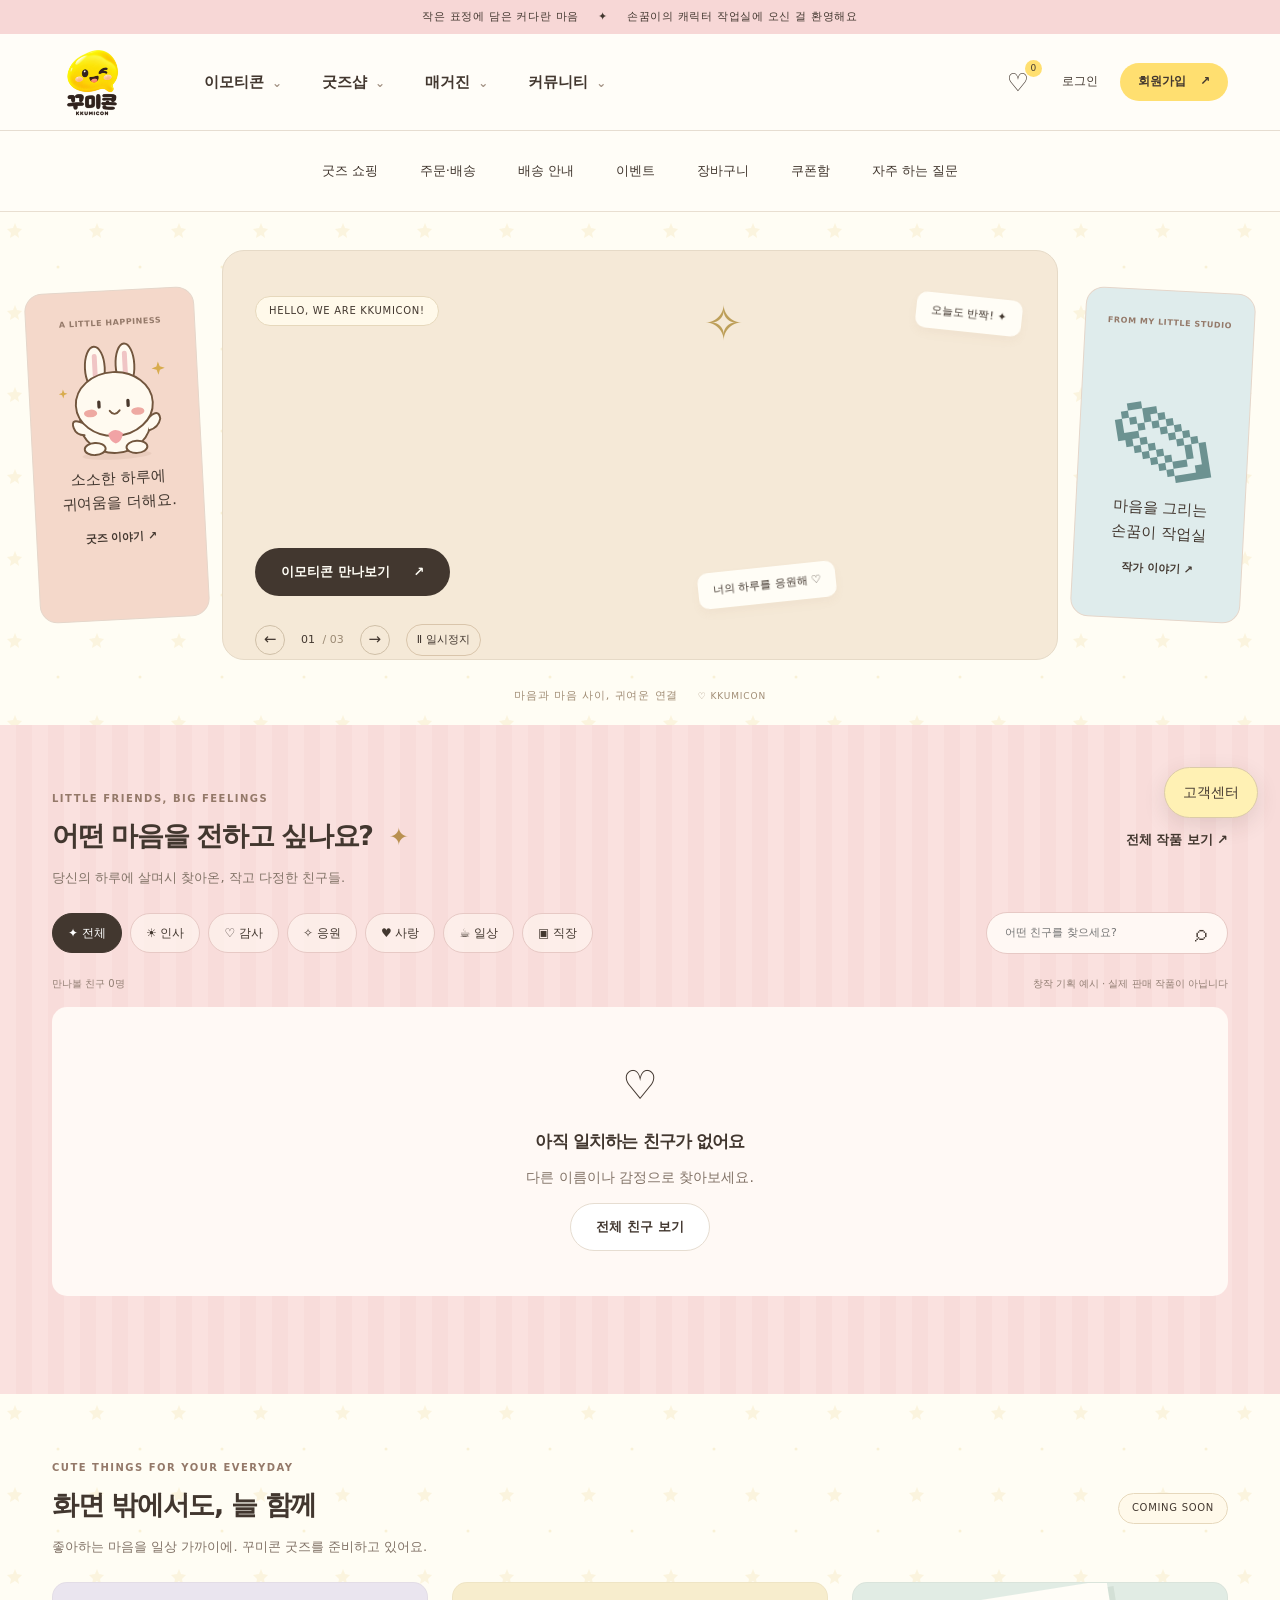
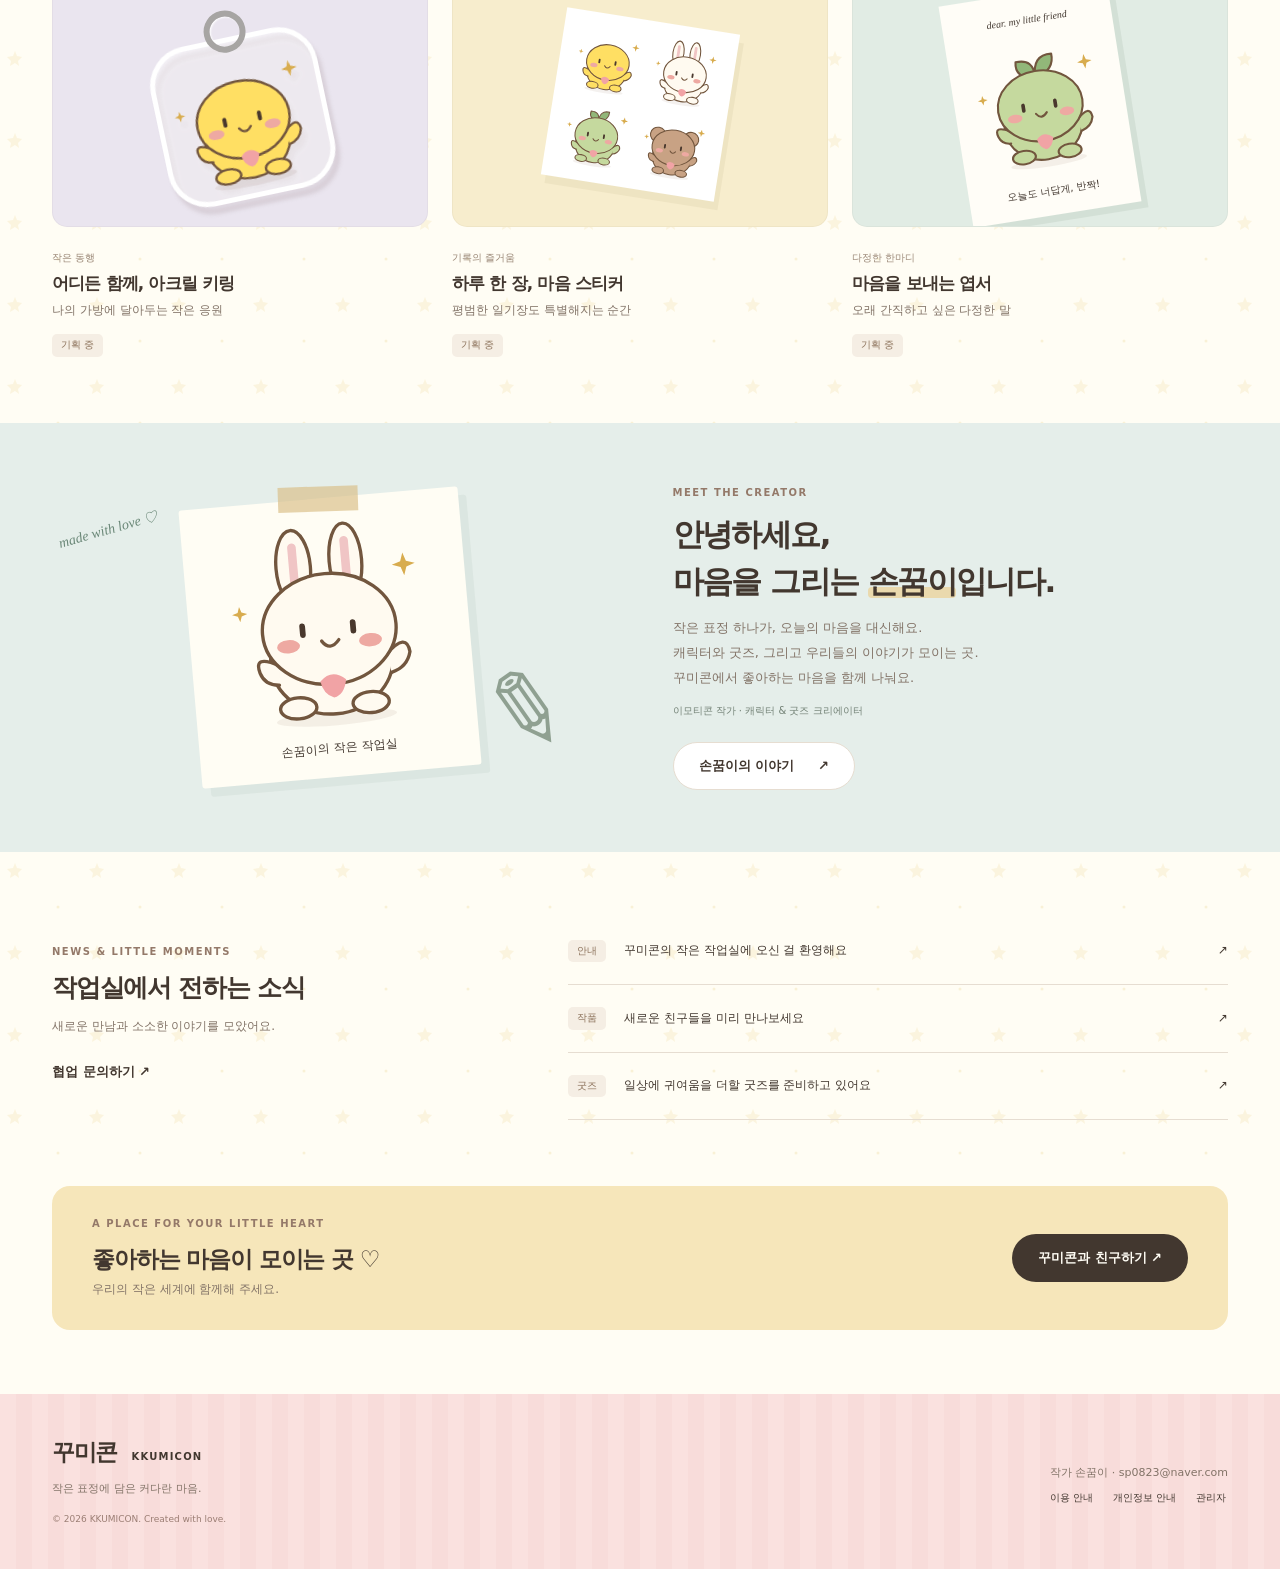
==== commit 85a7bf38: "Preserve line breaks in artwork titles and artist content" ====
--- a/index.html
+++ b/index.html
@@ -1,5 +1,5 @@
 <!doctype html>
-<html lang="ko"><head><meta charset="UTF-8"><meta name="viewport" content="width=device-width, initial-scale=1"><meta name="description" content="작은 표정 하나가 오늘의 마음을 대신해요. 손꿈이의 따뜻한 캐릭터 작업실, 꾸미콘."><title>꾸미콘 KKUMICON · 마음을 그리는 작은 작업실</title><link rel="icon" type="image/png" href="images/꾸미콘로고2.png"><link rel="stylesheet" href="styles.css?v=2"><script defer src="data.js"></script><script defer src="auth.js?v=4"></script><script defer src="pages.js?v=2"></script><script defer src="app.js?v=4"></script><link rel="stylesheet" href="content-editor.css?v=1"><script defer src="content-model.js?v=1"></script><script defer src="content-editor.js?v=1"></script><link rel="stylesheet" href="shop.css?v=1"><script defer src="services.js"></script><script defer src="motion.js"></script><link rel="stylesheet" href="hero-motion.css"><script defer src="hero-motion.js"></script><script defer src="inquiry.js"></script></head>
+<html lang="ko"><head><meta charset="UTF-8"><meta name="viewport" content="width=device-width, initial-scale=1"><meta name="description" content="작은 표정 하나가 오늘의 마음을 대신해요. 손꿈이의 따뜻한 캐릭터 작업실, 꾸미콘."><title>꾸미콘 KKUMICON · 마음을 그리는 작은 작업실</title><link rel="icon" type="image/png" href="images/꾸미콘로고2.png"><link rel="stylesheet" href="styles.css?v=2"><script defer src="data.js"></script><script defer src="auth.js?v=4"></script><script defer src="pages.js?v=2"></script><script defer src="app.js?v=4"></script><link rel="stylesheet" href="content-editor.css?v=3"><script defer src="content-model.js?v=1"></script><script defer src="content-editor.js?v=3"></script><link rel="stylesheet" href="shop.css?v=1"><script defer src="services.js"></script><script defer src="motion.js"></script><link rel="stylesheet" href="hero-motion.css"><script defer src="hero-motion.js"></script><script defer src="inquiry.js"></script></head>
 <body><a class="skip" href="#main">본문 바로가기</a>
 <div class="announcement">작은 표정에 담은 커다란 마음 <span>✦</span> 손꿈이의 캐릭터 작업실에 오신 걸 환영해요</div>
 <header class="site-header"><div class="header-inner"><a class="brand" href="index.html" aria-label="꾸미콘 홈"><img src="images/꾸미콘로고2.png" alt="꾸미콘 홈" width="80" height="80"></a><nav aria-label="주 메뉴" class="main-nav" id="main-nav"><details><summary>이모티콘</summary><div><a href="#collection">이모티콘 컬렉션</a><button data-info="world">캐릭터 세계관</button></div></details><details><summary>굿즈샵</summary><div><a href="#goods">캐릭터별 굿즈</a><button data-info="goods">전체 굿즈</button></div></details><details><summary>매거진</summary><div><a href="#artist">작가 인터뷰</a></div></details><details><summary>커뮤니티</summary><div><button data-info="lounge">팬 라운지</button><a href="#news">소식·이벤트</a></div></details></nav><div class="header-actions"><button class="icon-button" id="wishlist" aria-label="찜한 작품 보기">♡<span id="wish-count">0</span></button><a class="login-link" href="login.html">로그인</a><a class="button small yellow" href="login.html#signup">회원가입 <span>↗</span></a><button class="icon-button mobile-toggle" id="menu-toggle" aria-expanded="false" aria-controls="main-nav" aria-label="메뉴 열기">☰</button></div></div></header>
--- a/content-editor.css
+++ b/content-editor.css
@@ -1 +1,3 @@
-.story-page{max-width:1050px;margin:40px auto 80px;padding:0 24px;overflow-wrap:anywhere}.story-hero{display:grid;grid-template-columns:minmax(0,1fr) minmax(0,1fr);gap:40px;align-items:center}.story-picture{background:#fff1bd;border-radius:26px;overflow:hidden;aspect-ratio:1/1;display:grid;place-items:center}.story-picture img,.story-picture svg{width:100%;height:100%;object-fit:contain}.story-copy h1{font-size:clamp(26px,4vw,44px);line-height:1.4;white-space:pre-line}.story-copy p,.story-body{white-space:pre-wrap;line-height:1.9}.story-body{background:#fffdf8;border:1px solid #eadfce;border-radius:22px;padding:32px;margin-top:32px;min-height:140px}.story-footer{text-align:center;padding:30px;font-size:12px}.story-related{display:flex;flex-wrap:wrap;gap:12px;margin-top:25px}.cms-bar{position:sticky;top:0;z-index:50;background:#fff4c5;border-bottom:1px solid #d4ba72;padding:10px 20px;display:flex;gap:10px;align-items:center;flex-wrap:wrap;font-size:12px}.cms-bar select{max-width:100%;padding:9px;border:1px solid #dccbaf;border-radius:9px;background:white}.cms-bar button,.cms-edit{padding:9px 14px;background:#ffe177;border:1px solid #d9bd69;border-radius:10px;cursor:pointer}.cms-edit{margin:10px 0;font-size:12px}.cms-dialog{width:min(760px,calc(100% - 24px));max-height:90dvh;overflow:auto;padding:28px;border-radius:22px;border:1px solid #dfcfb8;background:#fffdf7}.cms-dialog::backdrop{background:#31271e80}.cms-dialog h2{margin-top:0}.cms-editor-grid{display:grid;grid-template-columns:220px minmax(0,1fr);gap:22px}.cms-editor-preview{width:100%;aspect-ratio:1;object-fit:contain;background:#f2eadf;border-radius:16px}.cms-dialog label{display:block;margin:12px 0;font-size:13px}.cms-dialog input:not([type=file]),.cms-dialog textarea,.cms-dialog select{display:block;width:100%;box-sizing:border-box;border:1px solid #d9ccba;border-radius:9px;padding:10px;margin-top:6px;background:white;color:#403326}.cms-dialog textarea{resize:vertical;min-height:85px}.cms-dialog input[type=file]{max-width:100%;font-size:12px}.cms-actions{display:flex;justify-content:flex-end;gap:10px;position:sticky;bottom:-28px;background:#fffdf7;padding:15px 0}.cms-status{white-space:pre-wrap;overflow-wrap:anywhere;font-size:13px}.cms-image{width:100%;height:100%;object-fit:contain;display:block}.art-open:has(.cms-image){width:100%;aspect-ratio:1}.goods-art:has(>.cms-image){padding:0}.artist-paper:has(.cms-image){aspect-ratio:1}.hero-art img{object-fit:contain}.hero-copy h1,.hero-copy p,.goods-card h3,.goods-card p,.artist-copy h2,.artist-copy p,.news-list button,.section-heading h2{overflow-wrap:anywhere}.hero-main:has(.cms-custom){min-height:560px}.hero-copy:has(.cms-custom){min-width:0}.hero-copy .cms-custom{white-space:pre-line}.story-error{padding:20px;background:#fff4df;border-radius:12px}.cms-message{font-size:12px;padding:10px;color:#76532d}.cms-detail-button{display:block;margin-top:12px}.news-list button>span:nth-child(2){min-width:0}.story-page img{max-width:100%}@media(max-width:767px){.story-hero,.cms-editor-grid{grid-template-columns:1fr}.story-page{margin-top:20px;padding:0 18px}.story-body{padding:22px}.cms-editor-preview{max-height:170px}.cms-dialog{padding:20px}.cms-bar{position:relative;padding:10px}.hero-main:has(.cms-custom){display:flex;flex-direction:column}.hero-main:has(.cms-custom) .hero-art{position:relative;align-self:center;right:auto;bottom:auto}.hero-main:has(.cms-custom) .hero-controls{margin-top:20px}.cms-actions{bottom:-20px}.story-hero{gap:20px}}
+.story-page{max-width:1050px;margin:40px auto 80px;padding:0 24px;overflow-wrap:anywhere}.story-hero{display:grid;grid-template-columns:minmax(0,1fr) minmax(0,1fr);gap:40px;align-items:center}.story-picture{background:#fff1bd;border-radius:26px;overflow:hidden;aspect-ratio:1/1;display:grid;place-items:center}.story-picture img,.story-picture svg{width:100%;height:100%;object-fit:contain}.story-copy h1{font-size:clamp(26px,4vw,44px);line-height:1.4;white-space:pre-line}.story-copy p,.story-body{white-space:pre-wrap;line-height:1.9}.story-body{background:#fffdf8;border:1px solid #eadfce;border-radius:22px;padding:32px;margin-top:32px;min-height:140px}.story-footer{text-align:center;padding:30px;font-size:12px}.story-related{display:flex;flex-wrap:wrap;gap:12px;margin-top:25px}.cms-bar{position:sticky;top:0;z-index:50;background:#fff4c5;border-bottom:1px solid #d4ba72;padding:10px 20px;display:flex;gap:10px;align-items:center;flex-wrap:wrap;font-size:12px}.cms-bar select{max-width:100%;padding:9px;border:1px solid #dccbaf;border-radius:9px;background:white}.cms-bar button,.cms-edit{padding:9px 14px;background:#ffe177;border:1px solid #d9bd69;border-radius:10px;cursor:pointer}.cms-edit{margin:10px 0;font-size:12px}.cms-dialog{width:min(760px,calc(100% - 24px));max-height:90dvh;overflow:auto;padding:28px;border-radius:22px;border:1px solid #dfcfb8;background:#fffdf7}.cms-dialog::backdrop{background:#31271e80}.cms-dialog h2{margin-top:0}.cms-editor-grid{display:grid;grid-template-columns:220px minmax(0,1fr);gap:22px}.cms-editor-preview{width:100%;aspect-ratio:1;object-fit:contain;background:#f2eadf;border-radius:16px}.cms-dialog label{display:block;margin:12px 0;font-size:13px}.cms-dialog input:not([type=file]),.cms-dialog textarea,.cms-dialog select{display:block;width:100%;box-sizing:border-box;border:1px solid #d9ccba;border-radius:9px;padding:10px;margin-top:6px;background:white;color:#403326}.cms-dialog textarea{resize:vertical;min-height:85px}.cms-dialog input[type=file]{max-width:100%;font-size:12px}.cms-actions{display:flex;justify-content:flex-end;gap:10px;position:sticky;bottom:-28px;background:#fffdf7;padding:15px 0}.cms-status{white-space:pre-wrap;overflow-wrap:anywhere;font-size:13px}.cms-image{width:100%;height:100%;object-fit:contain;display:block}.art-open:has(.cms-image){width:100%;aspect-ratio:1}.goods-art:has(>.cms-image){padding:0}.artist-paper:has(.cms-image){aspect-ratio:1}.hero-art img{object-fit:contain}.hero-copy h1,.hero-copy p,.goods-card h3,.goods-card p,.artist-copy h2,.artist-copy p,.news-list button,.section-heading h2{overflow-wrap:anywhere}.hero-main:has(.cms-custom){min-height:560px}.hero-copy:has(.cms-custom){min-width:0}.hero-copy .cms-custom{white-space:pre-line}.story-error{padding:20px;background:#fff4df;border-radius:12px}.cms-message{font-size:12px;padding:10px;color:#76532d}.cms-detail-button{display:block;margin-top:12px}.news-list button>span:nth-child(2){min-width:0}.story-page img{max-width:100%}@media(max-width:767px){.story-hero,.cms-editor-grid{grid-template-columns:1fr}.story-page{margin-top:20px;padding:0 18px}.story-body{padding:22px}.cms-editor-preview{max-height:170px}.cms-dialog{padding:20px}.cms-bar{position:relative;padding:10px}.hero-main:has(.cms-custom){display:flex;flex-direction:column}.hero-main:has(.cms-custom) .hero-art{position:relative;align-self:center;right:auto;bottom:auto}.hero-main:has(.cms-custom) .hero-controls{margin-top:20px}.cms-actions{bottom:-20px}.story-hero{gap:20px}}
+
+.hero-art::before{content:none!important;display:none!important}.art-title h3,.hero-copy h1,.hero-copy p,.hero-side p,.section-heading h2,.section-heading p,.goods-card h3,.goods-card p,.artist-copy h2,.artist-copy p,.news-list button>span:nth-child(2),.collection-meta>span,.goods-card .tag{white-space:pre-line}
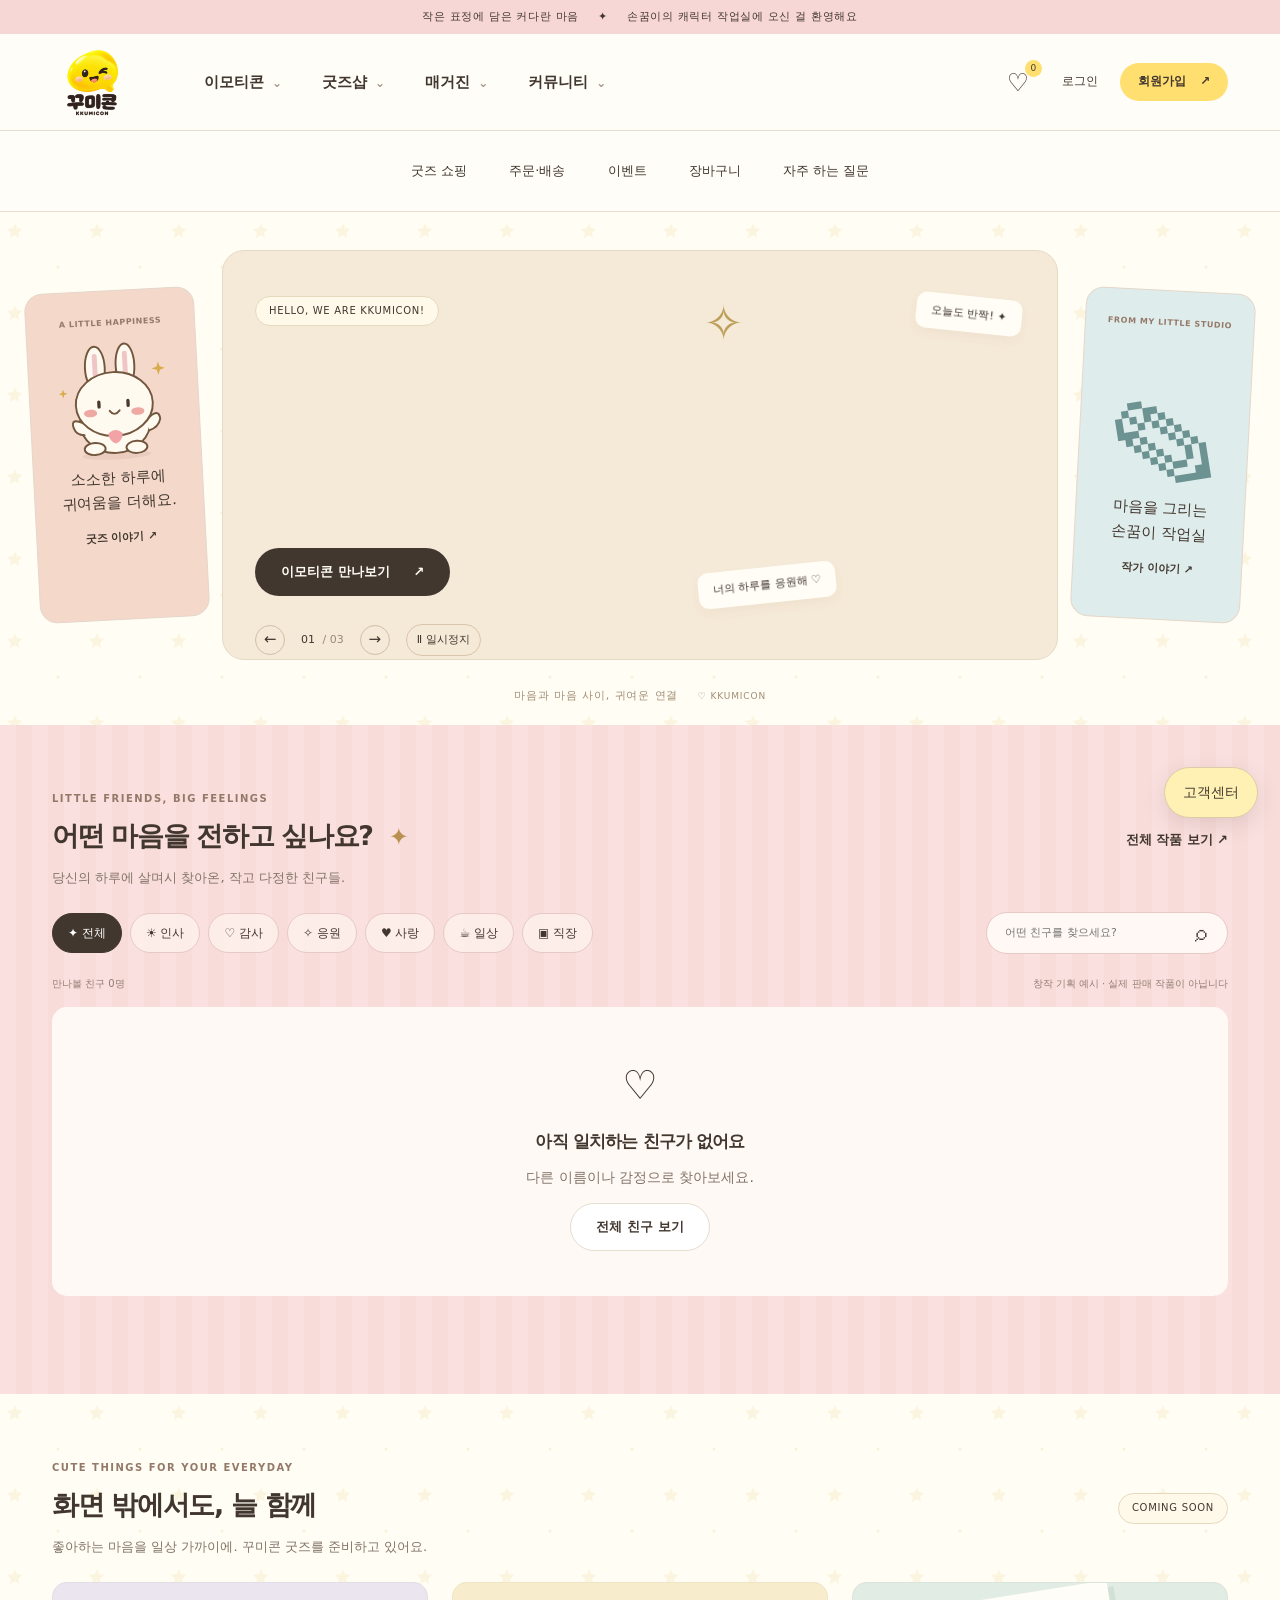
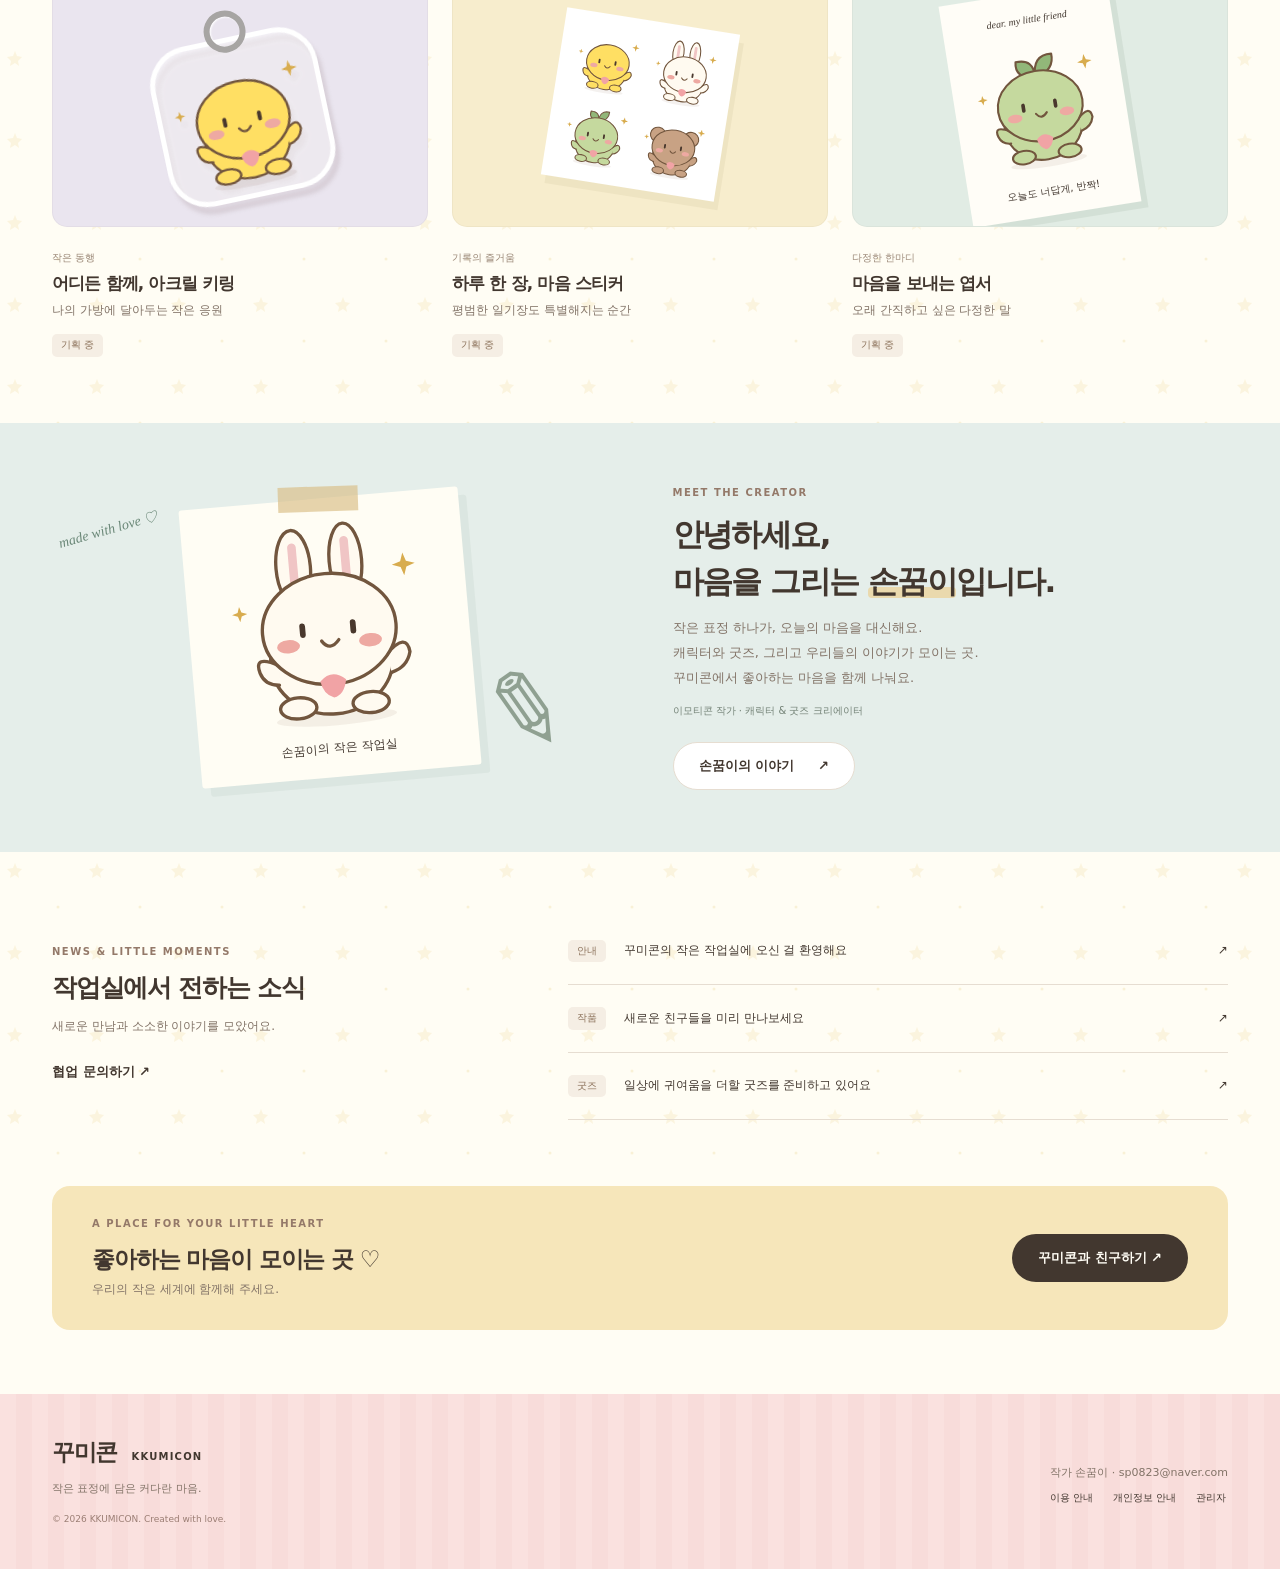
==== commit 50e83b9a: "Group shipping under orders and coupons under events" ====
--- a/index.html
+++ b/index.html
@@ -1,5 +1,5 @@
 <!doctype html>
-<html lang="ko"><head><meta charset="UTF-8"><meta name="viewport" content="width=device-width, initial-scale=1"><meta name="description" content="작은 표정 하나가 오늘의 마음을 대신해요. 손꿈이의 따뜻한 캐릭터 작업실, 꾸미콘."><title>꾸미콘 KKUMICON · 마음을 그리는 작은 작업실</title><link rel="icon" type="image/png" href="images/꾸미콘로고2.png"><link rel="stylesheet" href="styles.css?v=2"><script defer src="data.js"></script><script defer src="auth.js?v=4"></script><script defer src="pages.js?v=2"></script><script defer src="app.js?v=4"></script><link rel="stylesheet" href="content-editor.css?v=3"><script defer src="content-model.js?v=1"></script><script defer src="content-editor.js?v=3"></script><link rel="stylesheet" href="shop.css?v=1"><script defer src="services.js"></script><script defer src="motion.js"></script><link rel="stylesheet" href="hero-motion.css"><script defer src="hero-motion.js"></script><script defer src="inquiry.js"></script></head>
+<html lang="ko"><head><meta charset="UTF-8"><meta name="viewport" content="width=device-width, initial-scale=1"><meta name="description" content="작은 표정 하나가 오늘의 마음을 대신해요. 손꿈이의 따뜻한 캐릭터 작업실, 꾸미콘."><title>꾸미콘 KKUMICON · 마음을 그리는 작은 작업실</title><link rel="icon" type="image/png" href="images/꾸미콘로고2.png"><link rel="stylesheet" href="styles.css?v=2"><script defer src="data.js"></script><script defer src="auth.js?v=4"></script><script defer src="pages.js?v=2"></script><script defer src="app.js?v=4"></script><link rel="stylesheet" href="content-editor.css?v=4"><script defer src="content-model.js?v=1"></script><script defer src="content-editor.js?v=4"></script><link rel="stylesheet" href="shop.css?v=4"><script defer src="services.js?v=2"></script><script defer src="motion.js"></script><link rel="stylesheet" href="hero-motion.css"><script defer src="hero-motion.js"></script><script defer src="inquiry.js"></script></head>
 <body><a class="skip" href="#main">본문 바로가기</a>
 <div class="announcement">작은 표정에 담은 커다란 마음 <span>✦</span> 손꿈이의 캐릭터 작업실에 오신 걸 환영해요</div>
 <header class="site-header"><div class="header-inner"><a class="brand" href="index.html" aria-label="꾸미콘 홈"><img src="images/꾸미콘로고2.png" alt="꾸미콘 홈" width="80" height="80"></a><nav aria-label="주 메뉴" class="main-nav" id="main-nav"><details><summary>이모티콘</summary><div><a href="#collection">이모티콘 컬렉션</a><button data-info="world">캐릭터 세계관</button></div></details><details><summary>굿즈샵</summary><div><a href="#goods">캐릭터별 굿즈</a><button data-info="goods">전체 굿즈</button></div></details><details><summary>매거진</summary><div><a href="#artist">작가 인터뷰</a></div></details><details><summary>커뮤니티</summary><div><button data-info="lounge">팬 라운지</button><a href="#news">소식·이벤트</a></div></details></nav><div class="header-actions"><button class="icon-button" id="wishlist" aria-label="찜한 작품 보기">♡<span id="wish-count">0</span></button><a class="login-link" href="login.html">로그인</a><a class="button small yellow" href="login.html#signup">회원가입 <span>↗</span></a><button class="icon-button mobile-toggle" id="menu-toggle" aria-expanded="false" aria-controls="main-nav" aria-label="메뉴 열기">☰</button></div></div></header>
--- a/content-editor.css
+++ b/content-editor.css
@@ -1,3 +1,5 @@
 .story-page{max-width:1050px;margin:40px auto 80px;padding:0 24px;overflow-wrap:anywhere}.story-hero{display:grid;grid-template-columns:minmax(0,1fr) minmax(0,1fr);gap:40px;align-items:center}.story-picture{background:#fff1bd;border-radius:26px;overflow:hidden;aspect-ratio:1/1;display:grid;place-items:center}.story-picture img,.story-picture svg{width:100%;height:100%;object-fit:contain}.story-copy h1{font-size:clamp(26px,4vw,44px);line-height:1.4;white-space:pre-line}.story-copy p,.story-body{white-space:pre-wrap;line-height:1.9}.story-body{background:#fffdf8;border:1px solid #eadfce;border-radius:22px;padding:32px;margin-top:32px;min-height:140px}.story-footer{text-align:center;padding:30px;font-size:12px}.story-related{display:flex;flex-wrap:wrap;gap:12px;margin-top:25px}.cms-bar{position:sticky;top:0;z-index:50;background:#fff4c5;border-bottom:1px solid #d4ba72;padding:10px 20px;display:flex;gap:10px;align-items:center;flex-wrap:wrap;font-size:12px}.cms-bar select{max-width:100%;padding:9px;border:1px solid #dccbaf;border-radius:9px;background:white}.cms-bar button,.cms-edit{padding:9px 14px;background:#ffe177;border:1px solid #d9bd69;border-radius:10px;cursor:pointer}.cms-edit{margin:10px 0;font-size:12px}.cms-dialog{width:min(760px,calc(100% - 24px));max-height:90dvh;overflow:auto;padding:28px;border-radius:22px;border:1px solid #dfcfb8;background:#fffdf7}.cms-dialog::backdrop{background:#31271e80}.cms-dialog h2{margin-top:0}.cms-editor-grid{display:grid;grid-template-columns:220px minmax(0,1fr);gap:22px}.cms-editor-preview{width:100%;aspect-ratio:1;object-fit:contain;background:#f2eadf;border-radius:16px}.cms-dialog label{display:block;margin:12px 0;font-size:13px}.cms-dialog input:not([type=file]),.cms-dialog textarea,.cms-dialog select{display:block;width:100%;box-sizing:border-box;border:1px solid #d9ccba;border-radius:9px;padding:10px;margin-top:6px;background:white;color:#403326}.cms-dialog textarea{resize:vertical;min-height:85px}.cms-dialog input[type=file]{max-width:100%;font-size:12px}.cms-actions{display:flex;justify-content:flex-end;gap:10px;position:sticky;bottom:-28px;background:#fffdf7;padding:15px 0}.cms-status{white-space:pre-wrap;overflow-wrap:anywhere;font-size:13px}.cms-image{width:100%;height:100%;object-fit:contain;display:block}.art-open:has(.cms-image){width:100%;aspect-ratio:1}.goods-art:has(>.cms-image){padding:0}.artist-paper:has(.cms-image){aspect-ratio:1}.hero-art img{object-fit:contain}.hero-copy h1,.hero-copy p,.goods-card h3,.goods-card p,.artist-copy h2,.artist-copy p,.news-list button,.section-heading h2{overflow-wrap:anywhere}.hero-main:has(.cms-custom){min-height:560px}.hero-copy:has(.cms-custom){min-width:0}.hero-copy .cms-custom{white-space:pre-line}.story-error{padding:20px;background:#fff4df;border-radius:12px}.cms-message{font-size:12px;padding:10px;color:#76532d}.cms-detail-button{display:block;margin-top:12px}.news-list button>span:nth-child(2){min-width:0}.story-page img{max-width:100%}@media(max-width:767px){.story-hero,.cms-editor-grid{grid-template-columns:1fr}.story-page{margin-top:20px;padding:0 18px}.story-body{padding:22px}.cms-editor-preview{max-height:170px}.cms-dialog{padding:20px}.cms-bar{position:relative;padding:10px}.hero-main:has(.cms-custom){display:flex;flex-direction:column}.hero-main:has(.cms-custom) .hero-art{position:relative;align-self:center;right:auto;bottom:auto}.hero-main:has(.cms-custom) .hero-controls{margin-top:20px}.cms-actions{bottom:-20px}.story-hero{gap:20px}}
 
 .hero-art::before{content:none!important;display:none!important}.art-title h3,.hero-copy h1,.hero-copy p,.hero-side p,.section-heading h2,.section-heading p,.goods-card h3,.goods-card p,.artist-copy h2,.artist-copy p,.news-list button>span:nth-child(2),.collection-meta>span,.goods-card .tag{white-space:pre-line}
+
+.goods-order-info{display:block;white-space:pre-line;margin-top:12px;line-height:1.7;font-size:13px;overflow-wrap:anywhere}
--- a/shop.css
+++ b/shop.css
@@ -2,3 +2,22 @@
 .cart-layout{display:grid;grid-template-columns:minmax(0,2fr) minmax(250px,1fr);gap:24px}.cart-row input{width:70px}.shop-card+ .shop-card{margin-top:18px}.shop-empty{padding:40px;text-align:center}.table-scroll{overflow-x:auto}.table-scroll table{width:100%;text-align:left;border-collapse:collapse}.table-scroll th,.table-scroll td{padding:20px;border-bottom:1px solid #e6dbc9}.field select,.field textarea{width:100%;padding:12px;border:1px solid #e6dbc9;border-radius:12px;background:white}.faq-tabs{display:flex;flex-wrap:wrap;gap:8px;margin:18px 0}@media(max-width:767px){.cart-layout{grid-template-columns:1fr}}
 
 .delivery-fields{display:grid;grid-template-columns:1fr 1fr;gap:0 20px}.delivery-info{padding:16px;background:#f8f1df;border-radius:12px;overflow-wrap:anywhere}.story-page .shop-card{margin-top:24px}.delivery-fields input{width:100%;box-sizing:border-box}@media(max-width:767px){.delivery-fields{grid-template-columns:1fr}}
+
+/* Grid cards share a baseline; vertical spacing remains for stacked orders. */
+.shop-grid>.shop-card+.shop-card{margin-top:0}
+.shop-grid>.shop-card[id^="product-"]{display:flex;flex-direction:column;height:100%;box-sizing:border-box}
+.shop-card[id^="product-"]>a{display:block}
+.shop-card[id^="product-"] .product-picture{width:100%;aspect-ratio:4/3;box-sizing:border-box}
+.shop-card[id^="product-"] .product-picture svg{display:block;width:100%;height:100%;object-fit:contain}
+.shop-card[id^="product-"] h2{font-size:clamp(18px,1.8vw,23px);line-height:1.5;min-height:3em;margin:0;word-break:keep-all;overflow-wrap:anywhere;white-space:pre-line}
+.shop-card[id^="product-"]>p{min-height:1.8em;margin:12px 0;white-space:pre-line}
+.shop-card[id^="product-"] .shop-price{margin:8px 0;font-size:21px;line-height:1.5}
+.shop-card[id^="product-"] .shop-actions{margin-top:auto;padding-top:12px}
+.shop-card[id^="product-"] .shop-actions .button{min-height:44px;display:inline-flex;align-items:center;justify-content:center;box-sizing:border-box}
+@media(max-width:767px){.shop-card[id^="product-"] h2{font-size:21px;min-height:0}.shop-card[id^="product-"] .shop-actions{margin-top:8px}}
+
+.shop-subnav{display:flex;flex-wrap:wrap;gap:10px;margin:0 0 24px;padding-bottom:16px;border-bottom:1px solid #e9ddca}
+.shop-subnav a{padding:12px 22px;border:1px solid #e9ddca;border-radius:24px;background:#fffdf8;font-weight:600;font-size:14px}
+.shop-subnav a[aria-current="page"]{background:#fff0b4;border-color:#e3c36d;color:#493a27}
+.shop-subnav a:focus-visible{outline:2px solid #756345;outline-offset:3px}
+@media(max-width:767px){.shop-subnav a{flex:1;text-align:center;padding:12px}}
